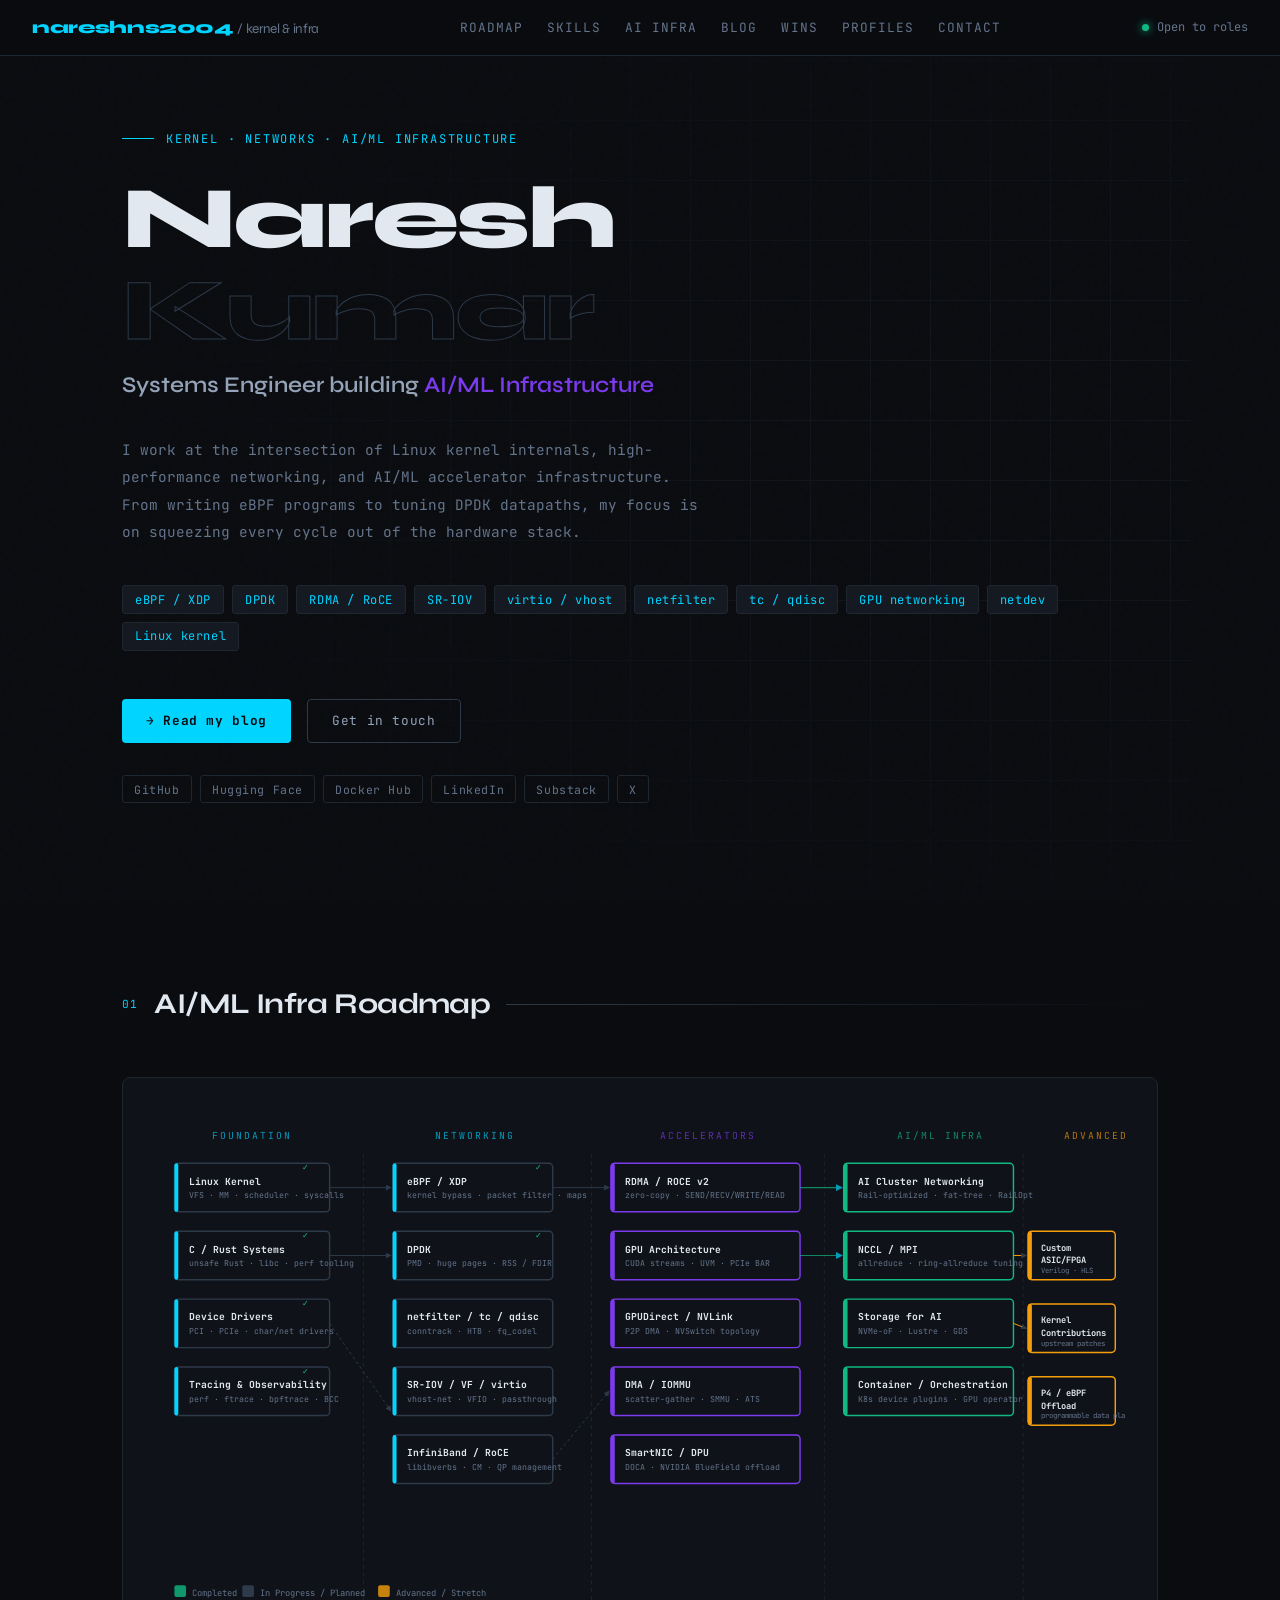
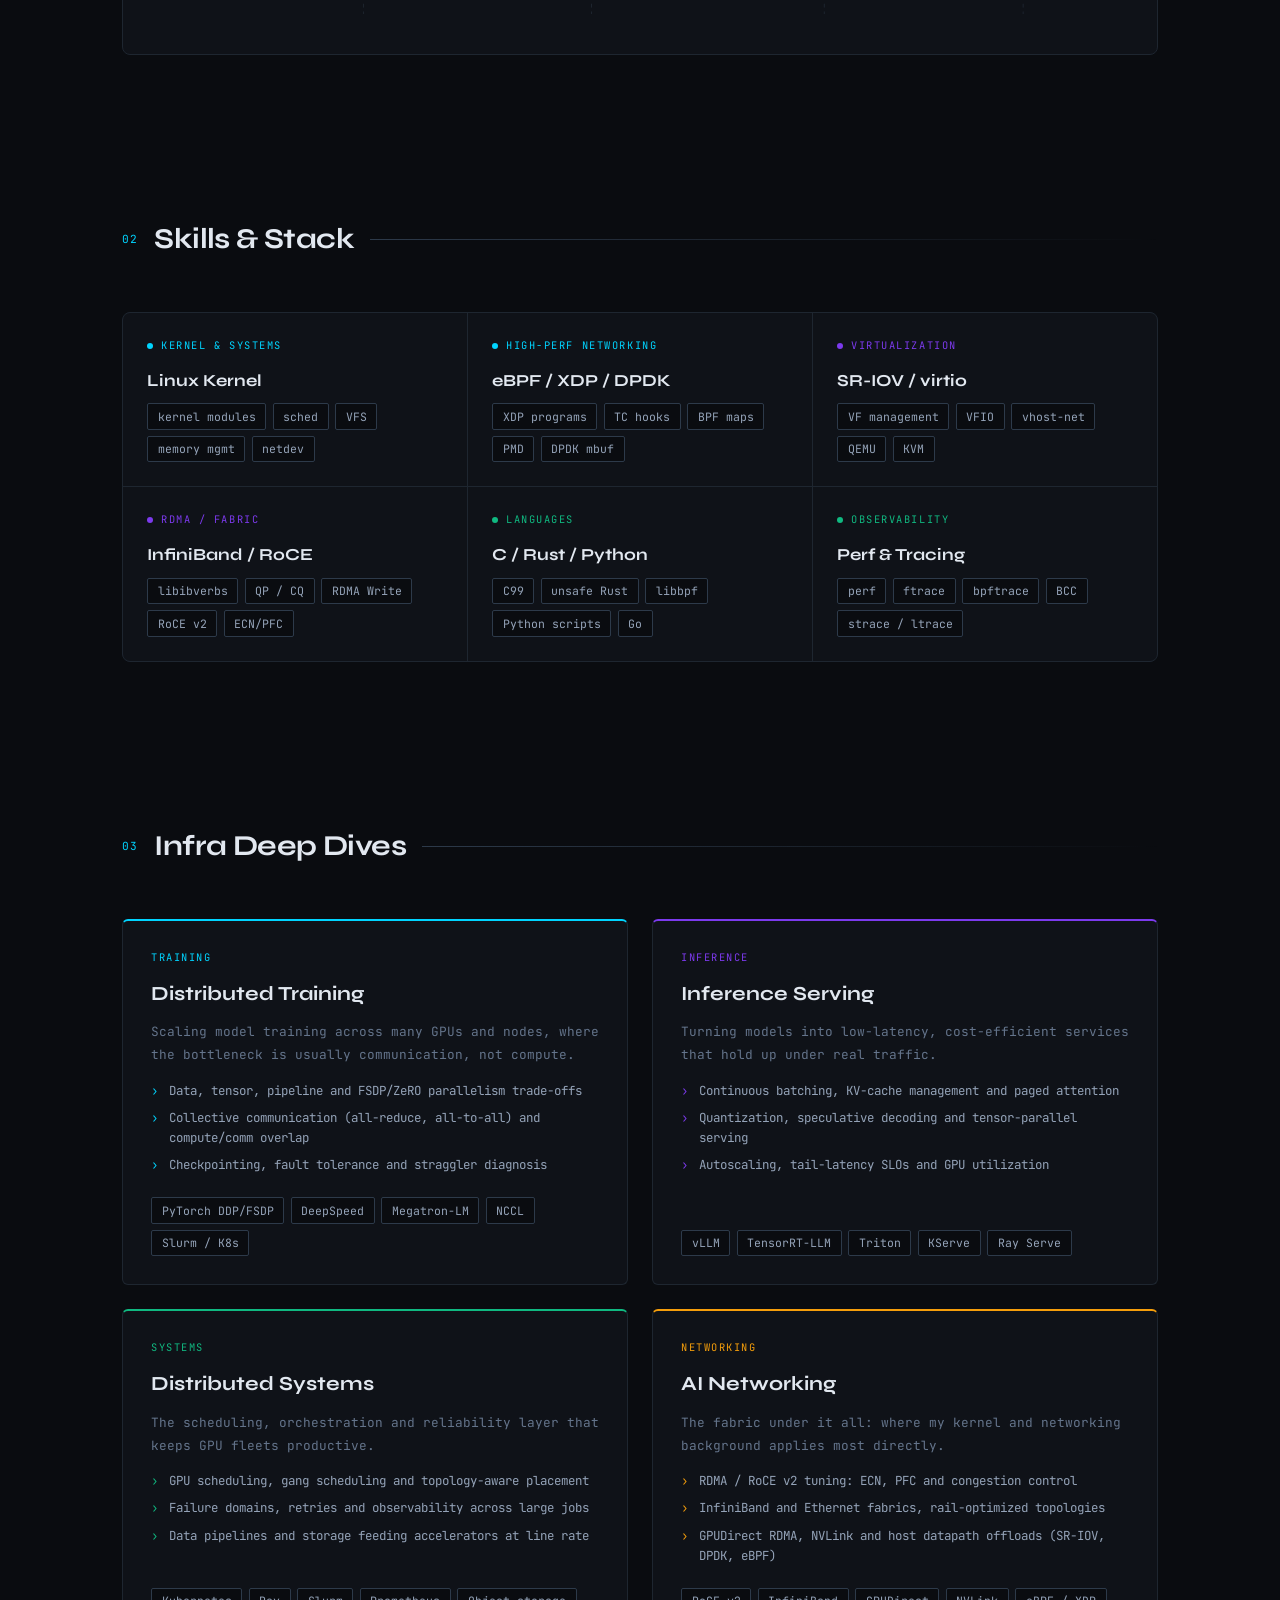
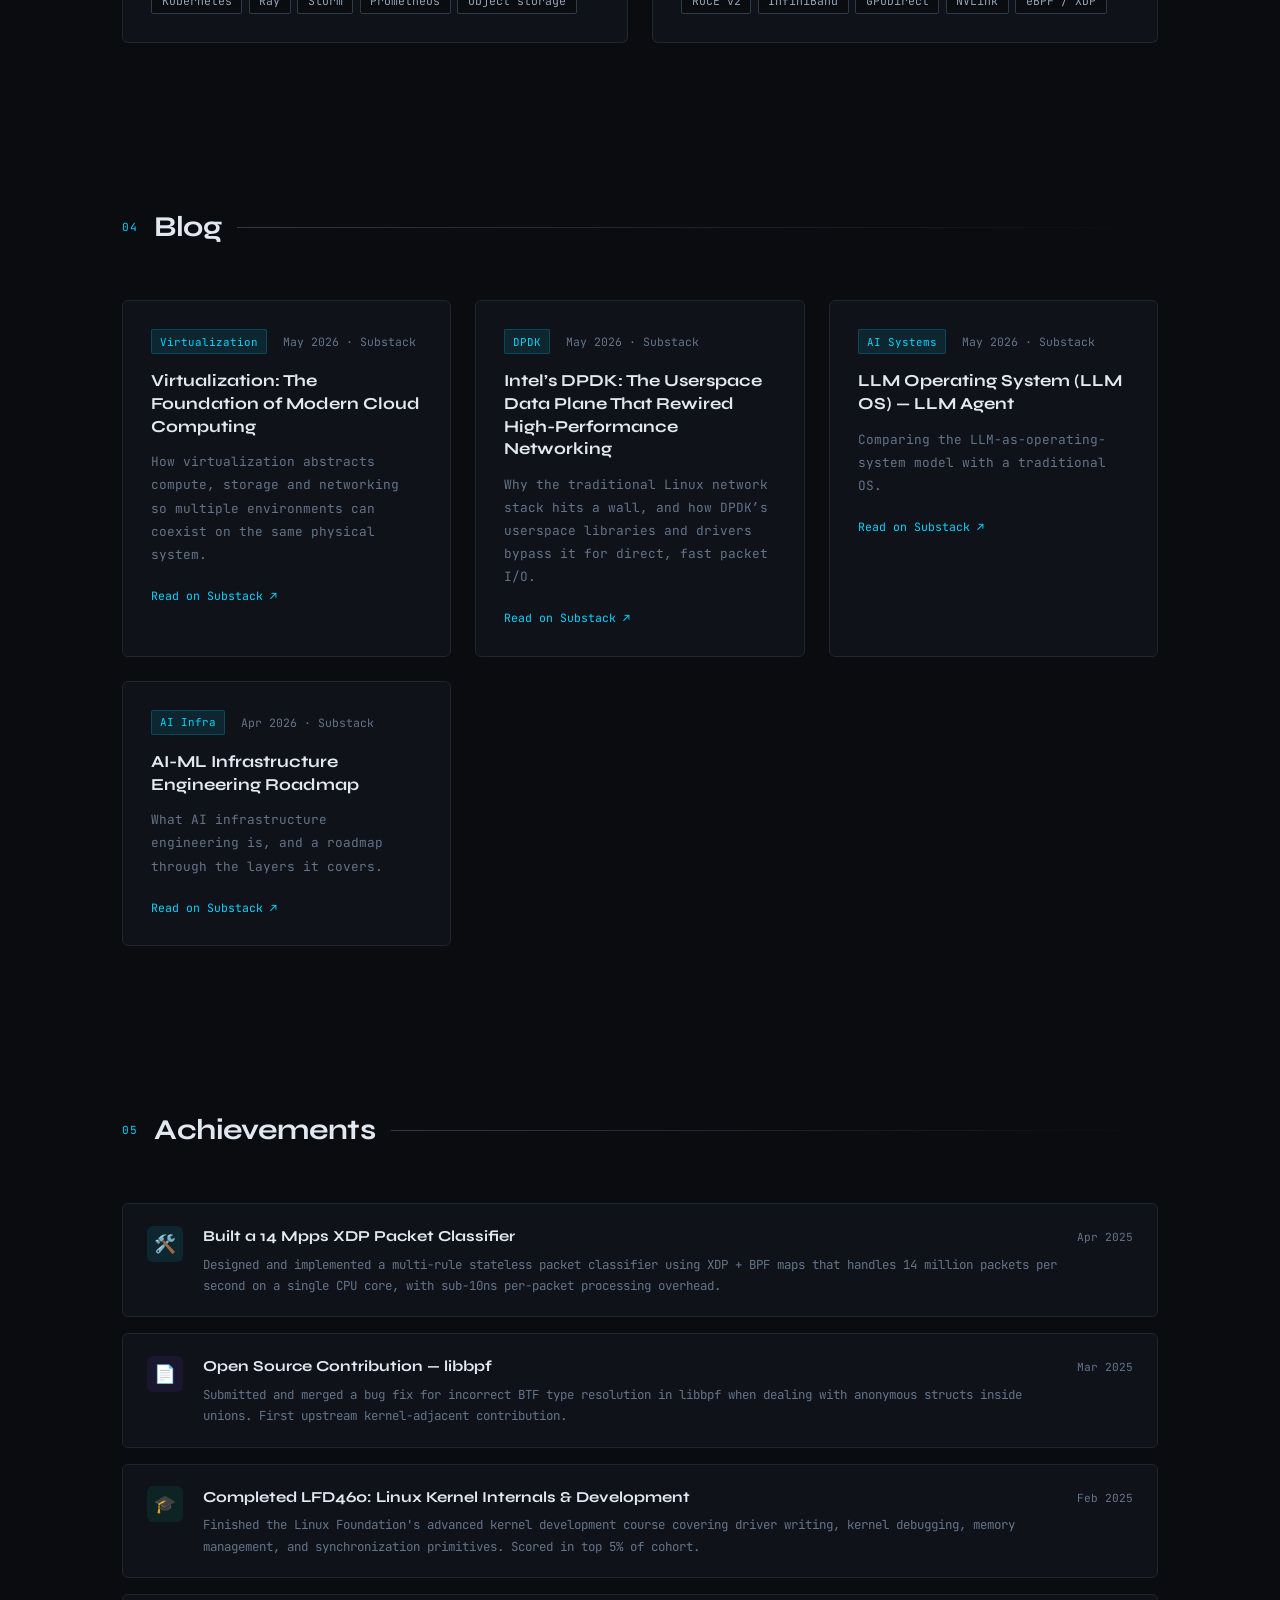
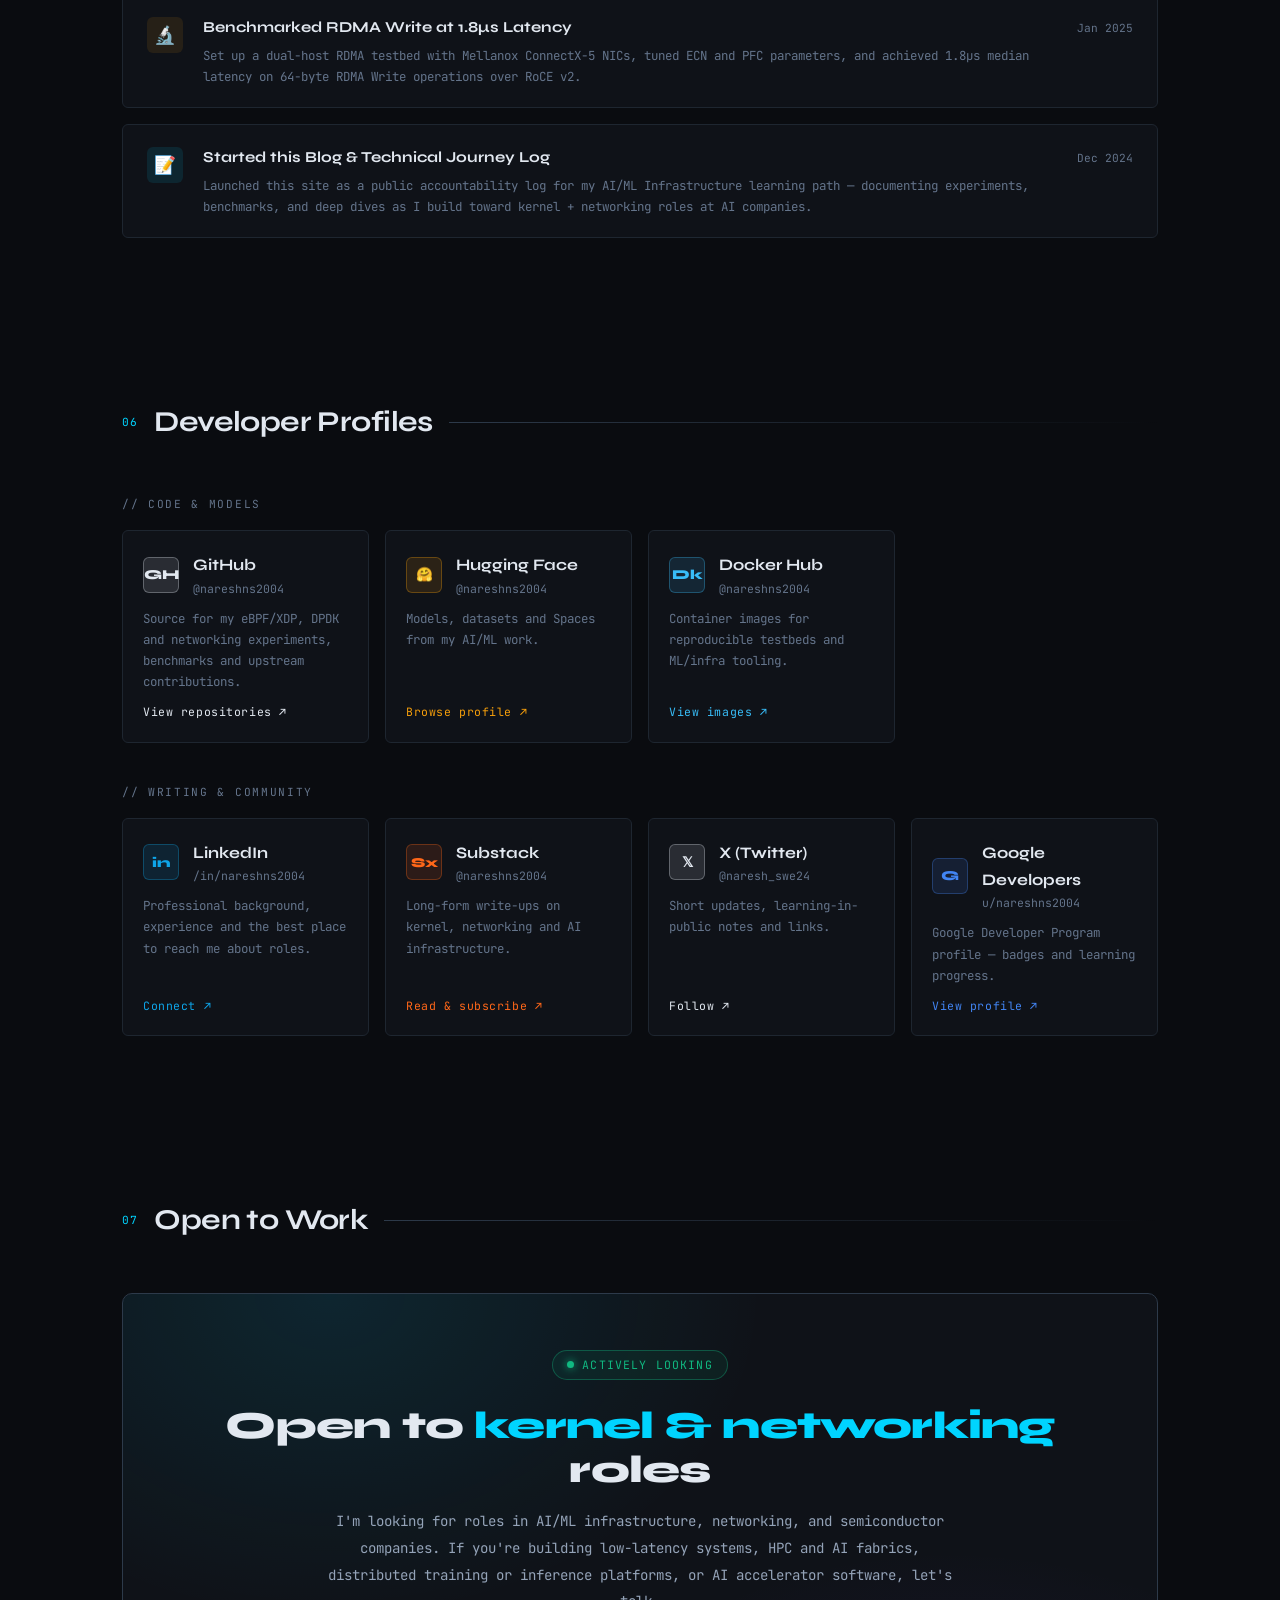
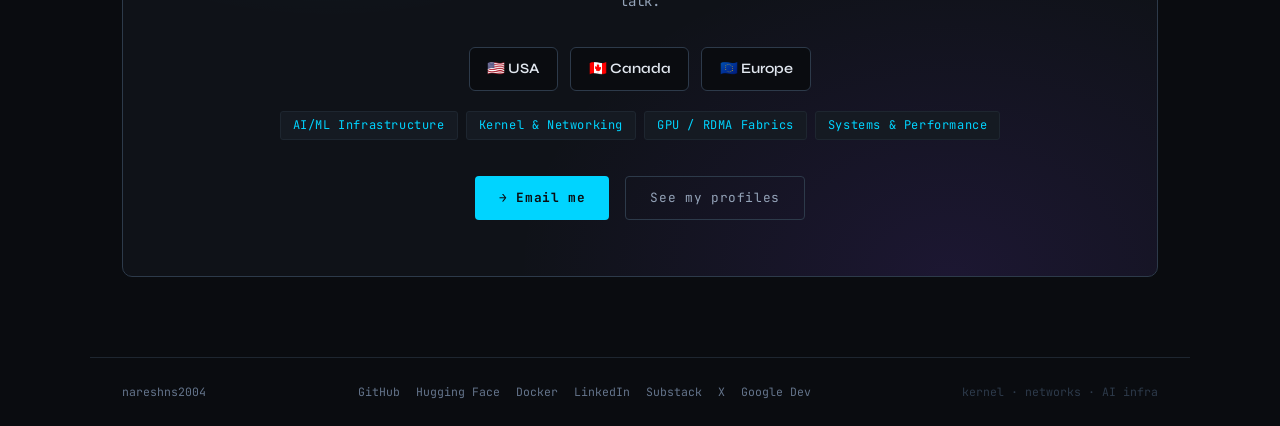
==== index.html @ ad6de615 "Stop the bleeding: remove dead links and self-rated proficiency - Blog: the five posts didn't exist " ====
<!DOCTYPE html>
<html lang="en">
<head>
<meta charset="UTF-8">
<meta name="viewport" content="width=device-width, initial-scale=1.0">
<title>Naresh Kumar — AI/ML Infra Engineer</title>
<meta name="description" content="Naresh Kumar — systems engineer building AI/ML infrastructure: Linux kernel, eBPF/XDP, DPDK, RDMA/RoCE and GPU networking. Open to roles.">
<meta name="author" content="Naresh Kumar">
<meta property="og:type" content="website">
<meta property="og:title" content="Naresh Kumar — AI/ML Infra Engineer">
<meta property="og:description" content="Kernel, high-performance networking and AI/ML infrastructure. Projects, benchmarks, writing and developer profiles.">
<meta name="twitter:card" content="summary">
<meta name="twitter:site" content="@naresh_swe24">
<meta name="theme-color" content="#0a0c10">
<script type="application/ld+json">
{
  "@context": "https://schema.org",
  "@type": "Person",
  "name": "Naresh Kumar",
  "alternateName": "nareshns2004",
  "jobTitle": "AI/ML Infrastructure Engineer",
  "knowsAbout": ["Linux kernel", "eBPF", "XDP", "DPDK", "RDMA", "RoCE", "GPU networking", "AI/ML infrastructure"],
  "sameAs": [
    "https://github.com/nareshns2004",
    "https://www.linkedin.com/in/nareshns2004/",
    "https://huggingface.co/nareshns2004",
    "https://hub.docker.com/u/nareshns2004",
    "https://substack.com/@nareshns2004",
    "https://x.com/naresh_swe24",
    "https://me.developers.google.com/u/nareshns2004"
  ]
}
</script>
<link rel="icon" href="favicon.ico" type="image/x-icon">
<link href="https://fonts.googleapis.com/css2?family=JetBrains+Mono:wght@300;400;500;700&family=Syne:wght@400;600;700;800&display=swap" rel="stylesheet">
<style>
  :root {
    --bg: #0a0c10;
    --bg2: #0f1218;
    --bg3: #151a22;
    --border: #1e2630;
    --border-bright: #2d3a4a;
    --accent: #00d4ff;
    --accent2: #7c3aed;
    --accent3: #10b981;
    --text: #e2e8f0;
    --text-dim: #64748b;
    --text-mid: #94a3b8;
    --warn: #f59e0b;
    --red: #ef4444;
    --font-mono: 'JetBrains Mono', monospace;
    --font-display: 'Syne', sans-serif;
  }

  * { margin: 0; padding: 0; box-sizing: border-box; }

  html { scroll-behavior: smooth; }

  body {
    background: var(--bg);
    color: var(--text);
    font-family: var(--font-mono);
    font-size: 14px;
    line-height: 1.7;
    overflow-x: hidden;
  }

  /* ─── NOISE OVERLAY ─── */
  body::before {
    content: '';
    position: fixed; inset: 0;
    background-image: url("data:image/svg+xml,%3Csvg viewBox='0 0 200 200' xmlns='http://www.w3.org/2000/svg'%3E%3Cfilter id='n'%3E%3CfeTurbulence type='fractalNoise' baseFrequency='0.9' numOctaves='4' stitchTiles='stitch'/%3E%3C/filter%3E%3Crect width='100%25' height='100%25' filter='url(%23n)' opacity='0.04'/%3E%3C/svg%3E");
    pointer-events: none; z-index: 0; opacity: 0.4;
  }

  /* ─── SCROLLBAR ─── */
  ::-webkit-scrollbar { width: 4px; }
  ::-webkit-scrollbar-track { background: var(--bg); }
  ::-webkit-scrollbar-thumb { background: var(--border-bright); border-radius: 2px; }

  /* ─── NAV ─── */
  nav {
    position: fixed; top: 0; left: 0; right: 0;
    background: rgba(10,12,16,0.85);
    backdrop-filter: blur(12px);
    border-bottom: 1px solid var(--border);
    z-index: 100;
    padding: 0 2rem;
    display: flex; align-items: center; justify-content: space-between;
    height: 56px;
  }

  .nav-brand {
    font-family: var(--font-display);
    font-weight: 800;
    font-size: 1.1rem;
    color: var(--accent);
    letter-spacing: -0.02em;
  }
  .nav-brand span { color: var(--text-dim); font-weight: 400; font-size: 0.85rem; }

  .nav-links { display: flex; gap: 1.5rem; list-style: none; }
  .nav-links a {
    color: var(--text-dim);
    text-decoration: none;
    font-size: 0.8rem;
    letter-spacing: 0.08em;
    text-transform: uppercase;
    transition: color 0.2s;
  }
  .nav-links a:hover { color: var(--accent); }

  .nav-status {
    display: flex; align-items: center; gap: 0.5rem;
    font-size: 0.75rem; color: var(--text-dim);
  }
  .status-dot {
    width: 7px; height: 7px; border-radius: 50%;
    background: var(--accent3);
    box-shadow: 0 0 8px var(--accent3);
    animation: pulse 2s infinite;
  }
  @keyframes pulse {
    0%,100% { opacity: 1; } 50% { opacity: 0.4; }
  }

  /* ─── HERO ─── */
  .hero {
    min-height: 100vh;
    display: flex; flex-direction: column; justify-content: center;
    padding: 5rem 2rem 3rem;
    max-width: 1100px; margin: 0 auto;
    position: relative;
  }

  .hero-eyebrow {
    font-size: 0.75rem;
    color: var(--accent);
    letter-spacing: 0.15em;
    text-transform: uppercase;
    margin-bottom: 1.5rem;
    display: flex; align-items: center; gap: 0.75rem;
  }
  .hero-eyebrow::before {
    content: '';
    display: inline-block;
    width: 32px; height: 1px;
    background: var(--accent);
  }

  .hero-name {
    font-family: var(--font-display);
    font-size: clamp(2.8rem, 7vw, 5.5rem);
    font-weight: 800;
    line-height: 1.05;
    letter-spacing: -0.03em;
    margin-bottom: 0.5rem;
  }
  .hero-name .line2 {
    color: transparent;
    -webkit-text-stroke: 1px var(--border-bright);
    transition: -webkit-text-stroke-color 0.3s;
  }
  .hero-name .line2:hover { -webkit-text-stroke-color: var(--accent); }

  .hero-role {
    font-family: var(--font-display);
    font-size: clamp(1rem, 2.5vw, 1.4rem);
    color: var(--text-mid);
    font-weight: 600;
    margin-bottom: 2rem;
  }
  .hero-role .highlight { color: var(--accent2); }

  .hero-bio {
    max-width: 580px;
    color: var(--text-dim);
    font-size: 0.9rem;
    line-height: 1.9;
    margin-bottom: 2.5rem;
  }

  .hero-tags {
    display: flex; flex-wrap: wrap; gap: 0.5rem;
    margin-bottom: 3rem;
  }
  .tag {
    background: var(--bg3);
    border: 1px solid var(--border);
    color: var(--accent);
    padding: 0.2rem 0.75rem;
    border-radius: 3px;
    font-size: 0.75rem;
    letter-spacing: 0.05em;
    transition: border-color 0.2s, background 0.2s;
  }
  .tag:hover { border-color: var(--accent); background: rgba(0,212,255,0.07); }

  .hero-cta {
    display: flex; gap: 1rem; flex-wrap: wrap;
  }
  .btn {
    display: inline-flex; align-items: center; gap: 0.5rem;
    padding: 0.65rem 1.5rem;
    border-radius: 4px;
    text-decoration: none;
    font-family: var(--font-mono);
    font-size: 0.8rem;
    letter-spacing: 0.05em;
    transition: all 0.2s;
    cursor: pointer; border: none;
  }
  .btn-primary {
    background: var(--accent);
    color: var(--bg);
    font-weight: 700;
  }
  .btn-primary:hover { background: #33ddff; transform: translateY(-1px); box-shadow: 0 8px 24px rgba(0,212,255,0.25); }
  .btn-outline {
    background: transparent;
    color: var(--text-mid);
    border: 1px solid var(--border-bright);
  }
  .btn-outline:hover { border-color: var(--text-mid); color: var(--text); }

  .hero-grid-bg {
    position: absolute; inset: 0; z-index: -1;
    background-image:
      linear-gradient(var(--border) 1px, transparent 1px),
      linear-gradient(90deg, var(--border) 1px, transparent 1px);
    background-size: 60px 60px;
    mask-image: radial-gradient(ellipse 80% 60% at 80% 50%, black 30%, transparent 100%);
    opacity: 0.35;
  }

  /* ─── SECTION ─── */
  section {
    max-width: 1100px; margin: 0 auto;
    padding: 5rem 2rem;
    position: relative;
  }

  .section-header {
    display: flex; align-items: center; gap: 1rem;
    margin-bottom: 3rem;
  }
  .section-num {
    font-size: 0.7rem;
    color: var(--accent);
    letter-spacing: 0.1em;
  }
  .section-title {
    font-family: var(--font-display);
    font-size: 1.8rem;
    font-weight: 700;
    letter-spacing: -0.02em;
  }
  .section-line {
    flex: 1;
    height: 1px;
    background: linear-gradient(90deg, var(--border-bright), transparent);
  }

  /* ─── ROADMAP ─── */
  .roadmap-svg-wrap {
    background: var(--bg2);
    border: 1px solid var(--border);
    border-radius: 8px;
    overflow: hidden;
    padding: 2rem;
  }

  .roadmap-svg-wrap svg text { font-family: var(--font-mono); }

  /* ─── SKILLS GRID ─── */
  .skills-grid {
    display: grid;
    grid-template-columns: repeat(auto-fill, minmax(280px, 1fr));
    gap: 1px;
    background: var(--border);
    border: 1px solid var(--border);
    border-radius: 8px;
    overflow: hidden;
  }

  .skill-card {
    background: var(--bg2);
    padding: 1.5rem;
    transition: background 0.2s;
  }
  .skill-card:hover { background: var(--bg3); }

  .skill-cat {
    font-size: 0.65rem;
    color: var(--accent);
    letter-spacing: 0.15em;
    text-transform: uppercase;
    margin-bottom: 0.75rem;
    display: flex; align-items: center; gap: 0.5rem;
  }
  .skill-cat::before {
    content: '';
    display: inline-block;
    width: 6px; height: 6px;
    border-radius: 50%;
    background: currentColor;
  }

  .skill-name {
    font-family: var(--font-display);
    font-size: 1.05rem;
    font-weight: 700;
    margin-bottom: 0.5rem;
    color: var(--text);
  }

  .skill-items {
    display: flex; flex-wrap: wrap; gap: 0.4rem;
  }
  .skill-pill {
    background: var(--bg);
    border: 1px solid var(--border-bright);
    color: var(--text-mid);
    padding: 0.15rem 0.6rem;
    border-radius: 2px;
    font-size: 0.72rem;
  }

  /* ─── BLOG ─── */
  .blog-grid {
    display: grid;
    grid-template-columns: repeat(auto-fill, minmax(320px, 1fr));
    gap: 1.5rem;
  }

  .blog-card {
    background: var(--bg2);
    border: 1px solid var(--border);
    border-radius: 6px;
    padding: 1.75rem;
    transition: border-color 0.2s, transform 0.2s;
    position: relative;
    overflow: hidden;
    display: block;
    text-decoration: none;
    color: inherit;
  }
  .blog-card::before {
    content: '';
    position: absolute; top: 0; left: 0; right: 0;
    height: 2px;
    background: linear-gradient(90deg, var(--accent), var(--accent2));
    opacity: 0; transition: opacity 0.2s;
  }
  .blog-card:hover { border-color: var(--border-bright); transform: translateY(-2px); }
  .blog-card:hover::before { opacity: 1; }

  .blog-meta {
    display: flex; align-items: center; gap: 1rem;
    margin-bottom: 1rem;
    font-size: 0.72rem; color: var(--text-dim);
  }
  .blog-tag-badge {
    background: rgba(0,212,255,0.1);
    color: var(--accent);
    border: 1px solid rgba(0,212,255,0.2);
    padding: 0.15rem 0.5rem;
    border-radius: 2px;
    font-size: 0.68rem;
  }

  .blog-title {
    font-family: var(--font-display);
    font-size: 1.05rem;
    font-weight: 700;
    line-height: 1.35;
    margin-bottom: 0.75rem;
    color: var(--text);
  }
  .blog-excerpt {
    color: var(--text-dim);
    font-size: 0.8rem;
    line-height: 1.8;
    margin-bottom: 1.25rem;
  }
  .blog-read {
    font-size: 0.72rem;
    color: var(--accent);
    display: flex; align-items: center; gap: 0.4rem;
    text-decoration: none;
  }

  /* ─── ACHIEVEMENTS ─── */
  .achieve-list { display: flex; flex-direction: column; gap: 1rem; }

  .achieve-item {
    background: var(--bg2);
    border: 1px solid var(--border);
    border-radius: 6px;
    padding: 1.25rem 1.5rem;
    display: flex; align-items: flex-start; gap: 1.25rem;
    transition: border-color 0.2s;
  }
  .achieve-item:hover { border-color: var(--border-bright); }

  .achieve-icon {
    width: 36px; height: 36px;
    border-radius: 6px;
    display: flex; align-items: center; justify-content: center;
    font-size: 1.1rem;
    flex-shrink: 0;
    margin-top: 0.1rem;
  }

  .achieve-body { flex: 1; }
  .achieve-title {
    font-family: var(--font-display);
    font-size: 0.95rem; font-weight: 700;
    margin-bottom: 0.25rem;
  }
  .achieve-desc {
    font-size: 0.78rem;
    color: var(--text-dim);
    line-height: 1.7;
  }
  .achieve-date {
    font-size: 0.7rem; color: var(--text-dim);
    white-space: nowrap; padding-top: 0.25rem;
  }

  /* ─── PLATFORMS ─── */
  .platform-group-label {
    font-size: 0.7rem; color: var(--text-dim);
    letter-spacing: 0.15em; text-transform: uppercase;
    margin: 0 0 1rem;
  }
  .platform-group-label:not(:first-of-type) { margin-top: 2.5rem; }
  .platform-grid {
    display: grid;
    grid-template-columns: repeat(auto-fill, minmax(240px, 1fr));
    gap: 1rem;
  }
  .platform-card {
    display: flex; flex-direction: column; gap: 0.6rem;
    background: var(--bg2);
    border: 1px solid var(--border);
    border-radius: 6px;
    padding: 1.25rem;
    text-decoration: none; color: var(--text);
    transition: border-color 0.2s, background 0.2s, transform 0.2s;
  }
  .platform-card:hover { border-color: var(--pc, var(--accent)); background: var(--bg3); transform: translateY(-2px); }
  .platform-top { display: flex; align-items: center; gap: 0.85rem; }
  .platform-badge {
    width: 36px; height: 36px; border-radius: 6px; flex-shrink: 0;
    display: flex; align-items: center; justify-content: center;
    font-family: var(--font-display); font-weight: 800; font-size: 0.85rem;
    color: var(--pc, var(--accent));
    background: color-mix(in srgb, var(--pc, var(--accent)) 12%, transparent);
    border: 1px solid color-mix(in srgb, var(--pc, var(--accent)) 30%, transparent);
  }
  .platform-name { font-family: var(--font-display); font-weight: 700; font-size: 1rem; }
  .platform-handle { font-size: 0.72rem; color: var(--text-dim); }
  .platform-desc { font-size: 0.78rem; color: var(--text-dim); line-height: 1.7; flex: 1; }
  .platform-cta { font-size: 0.72rem; color: var(--pc, var(--accent)); letter-spacing: 0.05em; }

  .hero-social { display: flex; flex-wrap: wrap; gap: 0.5rem; margin-top: 2rem; }
  .hero-social a {
    font-size: 0.72rem; letter-spacing: 0.05em;
    color: var(--text-dim); text-decoration: none;
    border: 1px solid var(--border); border-radius: 3px;
    padding: 0.2rem 0.7rem;
    transition: color 0.2s, border-color 0.2s;
  }
  .hero-social a:hover { color: var(--accent); border-color: var(--accent); }

  .footer-links { display: flex; flex-wrap: wrap; gap: 1rem; justify-content: center; }
  .footer-links a { color: var(--text-dim); text-decoration: none; transition: color 0.2s; }
  .footer-links a:hover { color: var(--accent); }

  /* ─── AI INFRA ─── */
  .infra-grid {
    display: grid;
    grid-template-columns: repeat(2, 1fr);
    gap: 1.5rem;
  }
  @media (max-width: 800px) { .infra-grid { grid-template-columns: 1fr; } }
  .infra-card {
    background: var(--bg2);
    border: 1px solid var(--border);
    border-top: 2px solid var(--ic, var(--accent));
    border-radius: 6px;
    padding: 1.75rem;
    display: flex; flex-direction: column; gap: 0.9rem;
    transition: border-color 0.2s, transform 0.2s;
  }
  .infra-card:hover { border-color: var(--ic, var(--accent)); transform: translateY(-2px); }
  .infra-kicker {
    font-size: 0.65rem; letter-spacing: 0.15em; text-transform: uppercase;
    color: var(--ic, var(--accent));
  }
  .infra-title { font-family: var(--font-display); font-size: 1.25rem; font-weight: 700; line-height: 1.25; }
  .infra-desc { font-size: 0.8rem; color: var(--text-dim); line-height: 1.8; }
  .infra-points { list-style: none; display: flex; flex-direction: column; gap: 0.45rem; }
  .infra-points li {
    font-size: 0.78rem; color: var(--text-mid); line-height: 1.6;
    padding-left: 1.1rem; position: relative;
  }
  .infra-points li::before {
    content: '›'; position: absolute; left: 0; color: var(--ic, var(--accent));
  }
  .infra-card .skill-items { margin-top: auto; padding-top: 0.5rem; }

  /* ─── CONTACT ─── */
  .open-panel {
    position: relative; overflow: hidden;
    background: var(--bg2);
    border: 1px solid var(--border-bright);
    border-radius: 10px;
    padding: 3.5rem 2rem;
    text-align: center;
  }
  .open-panel::before {
    content: ''; position: absolute; inset: 0; z-index: 0;
    background:
      radial-gradient(ellipse 60% 80% at 20% 0%, rgba(0,212,255,0.10), transparent 70%),
      radial-gradient(ellipse 60% 80% at 80% 100%, rgba(124,58,237,0.12), transparent 70%);
  }
  .open-panel > * { position: relative; z-index: 1; }
  .open-badge {
    display: inline-flex; align-items: center; gap: 0.5rem;
    font-size: 0.72rem; letter-spacing: 0.1em; text-transform: uppercase;
    color: var(--accent3);
    border: 1px solid rgba(16,185,129,0.35); background: rgba(16,185,129,0.08);
    padding: 0.25rem 0.9rem; border-radius: 999px; margin-bottom: 1.5rem;
  }
  .open-title {
    font-family: var(--font-display);
    font-size: clamp(1.6rem, 4vw, 2.4rem); font-weight: 800;
    letter-spacing: -0.02em; line-height: 1.15;
    margin-bottom: 1rem;
  }
  .open-title .highlight { color: var(--accent); }
  .open-desc {
    max-width: 640px; margin: 0 auto 2rem;
    color: var(--text-mid); font-size: 0.88rem; line-height: 1.9;
  }
  .open-regions { display: flex; flex-wrap: wrap; justify-content: center; gap: 0.75rem; margin-bottom: 1.25rem; }
  .region {
    display: flex; align-items: center; gap: 0.5rem;
    background: var(--bg); border: 1px solid var(--border-bright);
    border-radius: 6px; padding: 0.55rem 1.1rem;
    font-family: var(--font-display); font-weight: 600; font-size: 0.9rem;
  }
  .open-roles { display: flex; flex-wrap: wrap; justify-content: center; gap: 0.5rem; margin-bottom: 2.25rem; }
  .open-cta { display: flex; flex-wrap: wrap; justify-content: center; gap: 1rem; }

  /* ─── FOOTER ─── */
  footer {
    border-top: 1px solid var(--border);
    padding: 1.5rem 2rem;
    max-width: 1100px; margin: 0 auto;
    display: flex; justify-content: space-between; align-items: center;
    font-size: 0.72rem; color: var(--text-dim);
  }

  /* ─── FOCUS ─── */
  a:focus-visible, button:focus-visible {
    outline: 2px solid var(--accent);
    outline-offset: 3px;
  }

  /* ─── ANIMATIONS ─── */
  .fade-in {
    opacity: 0; transform: translateY(20px);
    transition: opacity 0.6s ease, transform 0.6s ease;
  }
  .fade-in.visible { opacity: 1; transform: translateY(0); }

  @media (prefers-reduced-motion: reduce) {
    html { scroll-behavior: auto; }
    *, *::before, *::after { animation: none !important; transition: none !important; }
    .fade-in { opacity: 1; transform: none; }
  }

  @media (max-width: 768px) {
    .nav-links { display: none; }
    .hero-name { font-size: 2.5rem; }
    .skills-grid { grid-template-columns: 1fr; }
    footer { flex-direction: column; gap: 0.5rem; }
  }
</style>
</head>
<body>

<!-- NAV -->
<nav>
  <div class="nav-brand">nareshns2004 <span>/ kernel & infra</span></div>
  <ul class="nav-links">
    <li><a href="#roadmap">Roadmap</a></li>
    <li><a href="#skills">Skills</a></li>
    <li><a href="#ai-infra">AI Infra</a></li>
    <li><a href="#blog">Blog</a></li>
    <li><a href="#achievements">Wins</a></li>
    <li><a href="#platforms">Profiles</a></li>
    <li><a href="#contact">Contact</a></li>
  </ul>
  <div class="nav-status">
    <span class="status-dot"></span>
    <span>Open to roles</span>
  </div>
</nav>

<!-- HERO -->
<div class="hero">
  <div class="hero-grid-bg"></div>
  <div class="hero-eyebrow">Kernel · Networks · AI/ML Infrastructure</div>
  <h1 class="hero-name">
    Naresh<br>
    <span class="line2">Kumar</span>
  </h1>
  <p class="hero-role">
    Systems Engineer building <span class="highlight">AI/ML Infrastructure</span>
  </p>
  <p class="hero-bio">
    I work at the intersection of Linux kernel internals, high-performance networking, and AI/ML accelerator infrastructure.
    From writing eBPF programs to tuning DPDK datapaths, my focus is on squeezing every cycle out of the hardware stack.
  </p>
  <div class="hero-tags">
    <span class="tag">eBPF / XDP</span>
    <span class="tag">DPDK</span>
    <span class="tag">RDMA / RoCE</span>
    <span class="tag">SR-IOV</span>
    <span class="tag">virtio / vhost</span>
    <span class="tag">netfilter</span>
    <span class="tag">tc / qdisc</span>
    <span class="tag">GPU networking</span>
    <span class="tag">netdev</span>
    <span class="tag">Linux kernel</span>
  </div>
  <div class="hero-cta">
    <a href="#blog" class="btn btn-primary">→ Read my blog</a>
    <a href="#contact" class="btn btn-outline">Get in touch</a>
  </div>
  <div class="hero-social" aria-label="Profiles">
    <a href="https://github.com/nareshns2004" target="_blank" rel="noopener">GitHub</a>
    <a href="https://huggingface.co/nareshns2004" target="_blank" rel="noopener">Hugging Face</a>
    <a href="https://hub.docker.com/u/nareshns2004" target="_blank" rel="noopener">Docker Hub</a>
    <a href="https://www.linkedin.com/in/nareshns2004/" target="_blank" rel="noopener">LinkedIn</a>
    <a href="https://substack.com/@nareshns2004" target="_blank" rel="noopener">Substack</a>
    <a href="https://x.com/naresh_swe24" target="_blank" rel="noopener">X</a>
  </div>
</div>

<!-- ROADMAP -->
<section id="roadmap">
  <div class="section-header">
    <span class="section-num">01</span>
    <h2 class="section-title">AI/ML Infra Roadmap</h2>
    <div class="section-line"></div>
  </div>

  <div class="roadmap-svg-wrap fade-in">
    <svg viewBox="0 0 1000 520" xmlns="http://www.w3.org/2000/svg" width="100%" style="max-width:100%">
      <defs>
        <marker id="arr" markerWidth="6" markerHeight="6" refX="5" refY="3" orient="auto">
          <path d="M0,0 L0,6 L6,3 z" fill="#2d3a4a"/>
        </marker>
        <marker id="arr-active" markerWidth="6" markerHeight="6" refX="5" refY="3" orient="auto">
          <path d="M0,0 L0,6 L6,3 z" fill="#00d4ff"/>
        </marker>
        <linearGradient id="gAcc" x1="0%" y1="0%" x2="100%" y2="0%">
          <stop offset="0%" stop-color="#00d4ff" stop-opacity="0.6"/>
          <stop offset="100%" stop-color="#7c3aed" stop-opacity="0.6"/>
        </linearGradient>
      </defs>

      <!-- column labels -->
      <text x="100" y="30" fill="#00d4ff" font-size="10" text-anchor="middle" letter-spacing="2" opacity="0.7">FOUNDATION</text>
      <text x="330" y="30" fill="#00d4ff" font-size="10" text-anchor="middle" letter-spacing="2" opacity="0.7">NETWORKING</text>
      <text x="570" y="30" fill="#7c3aed" font-size="10" text-anchor="middle" letter-spacing="2" opacity="0.7">ACCELERATORS</text>
      <text x="810" y="30" fill="#10b981" font-size="10" text-anchor="middle" letter-spacing="2" opacity="0.7">AI/ML INFRA</text>
      <text x="970" y="30" fill="#f59e0b" font-size="10" text-anchor="middle" letter-spacing="2" opacity="0.7">ADVANCED</text>

      <!-- vertical column lines -->
      <line x1="215" y1="45" x2="215" y2="620" stroke="#1e2630" stroke-width="1" stroke-dasharray="4,4"/>
      <line x1="450" y1="45" x2="450" y2="620" stroke="#1e2630" stroke-width="1" stroke-dasharray="4,4"/>
      <line x1="690" y1="45" x2="690" y2="620" stroke="#1e2630" stroke-width="1" stroke-dasharray="4,4"/>
      <line x1="895" y1="45" x2="895" y2="620" stroke="#1e2630" stroke-width="1" stroke-dasharray="4,4"/>

      <!-- ── FOUNDATION NODES ── -->
      <!-- Linux Kernel Internals -->
      <rect x="20" y="55" width="160" height="50" rx="4" fill="#0f1218" stroke="#2d3a4a" stroke-width="1.5"/>
      <rect x="20" y="55" width="4" height="50" rx="2" fill="#00d4ff"/>
      <text x="35" y="77" fill="#e2e8f0" font-size="10" font-weight="700">Linux Kernel</text>
      <text x="35" y="91" fill="#64748b" font-size="8.5">VFS · MM · scheduler · syscalls</text>
      <text x="152" y="62" fill="#10b981" font-size="8">✓</text>

      <!-- C / Rust Systems -->
      <rect x="20" y="125" width="160" height="50" rx="4" fill="#0f1218" stroke="#2d3a4a" stroke-width="1.5"/>
      <rect x="20" y="125" width="4" height="50" rx="2" fill="#00d4ff"/>
      <text x="35" y="147" fill="#e2e8f0" font-size="10" font-weight="700">C / Rust Systems</text>
      <text x="35" y="161" fill="#64748b" font-size="8.5">unsafe Rust · libc · perf tooling</text>
      <text x="152" y="132" fill="#10b981" font-size="8">✓</text>

      <!-- Device Drivers -->
      <rect x="20" y="195" width="160" height="50" rx="4" fill="#0f1218" stroke="#2d3a4a" stroke-width="1.5"/>
      <rect x="20" y="195" width="4" height="50" rx="2" fill="#00d4ff"/>
      <text x="35" y="217" fill="#e2e8f0" font-size="10" font-weight="700">Device Drivers</text>
      <text x="35" y="231" fill="#64748b" font-size="8.5">PCI · PCIe · char/net drivers</text>
      <text x="152" y="202" fill="#10b981" font-size="8">✓</text>

      <!-- Tracing & Observability -->
      <rect x="20" y="265" width="160" height="50" rx="4" fill="#0f1218" stroke="#2d3a4a" stroke-width="1.5"/>
      <rect x="20" y="265" width="4" height="50" rx="2" fill="#00d4ff"/>
      <text x="35" y="287" fill="#e2e8f0" font-size="10" font-weight="700">Tracing & Observability</text>
      <text x="35" y="301" fill="#64748b" font-size="8.5">perf · ftrace · bpftrace · BCC</text>
      <text x="152" y="272" fill="#10b981" font-size="8">✓</text>

      <!-- ── NETWORKING NODES ── -->
      <rect x="245" y="55" width="165" height="50" rx="4" fill="#0f1218" stroke="#2d3a4a" stroke-width="1.5"/>
      <rect x="245" y="55" width="4" height="50" rx="2" fill="#00d4ff"/>
      <text x="260" y="77" fill="#e2e8f0" font-size="10" font-weight="700">eBPF / XDP</text>
      <text x="260" y="91" fill="#64748b" font-size="8.5">kernel bypass · packet filter · maps</text>
      <text x="392" y="62" fill="#10b981" font-size="8">✓</text>

      <rect x="245" y="125" width="165" height="50" rx="4" fill="#0f1218" stroke="#2d3a4a" stroke-width="1.5"/>
      <rect x="245" y="125" width="4" height="50" rx="2" fill="#00d4ff"/>
      <text x="260" y="147" fill="#e2e8f0" font-size="10" font-weight="700">DPDK</text>
      <text x="260" y="161" fill="#64748b" font-size="8.5">PMD · huge pages · RSS / FDIR</text>
      <text x="392" y="132" fill="#10b981" font-size="8">✓</text>

      <rect x="245" y="195" width="165" height="50" rx="4" fill="#0f1218" stroke="#2d3a4a" stroke-width="1.5"/>
      <rect x="245" y="195" width="4" height="50" rx="2" fill="#00d4ff"/>
      <text x="260" y="217" fill="#e2e8f0" font-size="10" font-weight="700">netfilter / tc / qdisc</text>
      <text x="260" y="231" fill="#64748b" font-size="8.5">conntrack · HTB · fq_codel</text>

      <rect x="245" y="265" width="165" height="50" rx="4" fill="#0f1218" stroke="#2d3a4a" stroke-width="1.5"/>
      <rect x="245" y="265" width="4" height="50" rx="2" fill="#00d4ff"/>
      <text x="260" y="287" fill="#e2e8f0" font-size="10" font-weight="700">SR-IOV / VF / virtio</text>
      <text x="260" y="301" fill="#64748b" font-size="8.5">vhost-net · VFIO · passthrough</text>

      <rect x="245" y="335" width="165" height="50" rx="4" fill="#0f1218" stroke="#2d3a4a" stroke-width="1.5"/>
      <rect x="245" y="335" width="4" height="50" rx="2" fill="#00d4ff"/>
      <text x="260" y="357" fill="#e2e8f0" font-size="10" font-weight="700">InfiniBand / RoCE</text>
      <text x="260" y="371" fill="#64748b" font-size="8.5">libibverbs · CM · QP management</text>

      <!-- ── ACCELERATORS ── -->
      <rect x="470" y="55" width="195" height="50" rx="4" fill="#0f1218" stroke="#7c3aed" stroke-width="1.5"/>
      <rect x="470" y="55" width="4" height="50" rx="2" fill="#7c3aed"/>
      <text x="485" y="77" fill="#e2e8f0" font-size="10" font-weight="700">RDMA / ROCE v2</text>
      <text x="485" y="91" fill="#64748b" font-size="8.5">zero-copy · SEND/RECV/WRITE/READ</text>

      <rect x="470" y="125" width="195" height="50" rx="4" fill="#0f1218" stroke="#7c3aed" stroke-width="1.5"/>
      <rect x="470" y="125" width="4" height="50" rx="2" fill="#7c3aed"/>
      <text x="485" y="147" fill="#e2e8f0" font-size="10" font-weight="700">GPU Architecture</text>
      <text x="485" y="161" fill="#64748b" font-size="8.5">CUDA streams · UVM · PCIe BAR</text>

      <rect x="470" y="195" width="195" height="50" rx="4" fill="#0f1218" stroke="#7c3aed" stroke-width="1.5"/>
      <rect x="470" y="195" width="4" height="50" rx="2" fill="#7c3aed"/>
      <text x="485" y="217" fill="#e2e8f0" font-size="10" font-weight="700">GPUDirect / NVLink</text>
      <text x="485" y="231" fill="#64748b" font-size="8.5">P2P DMA · NVSwitch topology</text>

      <rect x="470" y="265" width="195" height="50" rx="4" fill="#0f1218" stroke="#7c3aed" stroke-width="1.5"/>
      <rect x="470" y="265" width="4" height="50" rx="2" fill="#7c3aed"/>
      <text x="485" y="287" fill="#e2e8f0" font-size="10" font-weight="700">DMA / IOMMU</text>
      <text x="485" y="301" fill="#64748b" font-size="8.5">scatter-gather · SMMU · ATS</text>

      <rect x="470" y="335" width="195" height="50" rx="4" fill="#0f1218" stroke="#7c3aed" stroke-width="1.5"/>
      <rect x="470" y="335" width="4" height="50" rx="2" fill="#7c3aed"/>
      <text x="485" y="357" fill="#e2e8f0" font-size="10" font-weight="700">SmartNIC / DPU</text>
      <text x="485" y="371" fill="#64748b" font-size="8.5">DOCA · NVIDIA BlueField offload</text>

      <!-- ── AI/ML INFRA ── -->
      <rect x="710" y="55" width="175" height="50" rx="4" fill="#0f1218" stroke="#10b981" stroke-width="1.5"/>
      <rect x="710" y="55" width="4" height="50" rx="2" fill="#10b981"/>
      <text x="725" y="77" fill="#e2e8f0" font-size="10" font-weight="700">AI Cluster Networking</text>
      <text x="725" y="91" fill="#64748b" font-size="8.5">Rail-optimized · fat-tree · RailOpt</text>

      <rect x="710" y="125" width="175" height="50" rx="4" fill="#0f1218" stroke="#10b981" stroke-width="1.5"/>
      <rect x="710" y="125" width="4" height="50" rx="2" fill="#10b981"/>
      <text x="725" y="147" fill="#e2e8f0" font-size="10" font-weight="700">NCCL / MPI</text>
      <text x="725" y="161" fill="#64748b" font-size="8.5">allreduce · ring-allreduce tuning</text>

      <rect x="710" y="195" width="175" height="50" rx="4" fill="#0f1218" stroke="#10b981" stroke-width="1.5"/>
      <rect x="710" y="195" width="4" height="50" rx="2" fill="#10b981"/>
      <text x="725" y="217" fill="#e2e8f0" font-size="10" font-weight="700">Storage for AI</text>
      <text x="725" y="231" fill="#64748b" font-size="8.5">NVMe-oF · Lustre · GDS</text>

      <rect x="710" y="265" width="175" height="50" rx="4" fill="#0f1218" stroke="#10b981" stroke-width="1.5"/>
      <rect x="710" y="265" width="4" height="50" rx="2" fill="#10b981"/>
      <text x="725" y="287" fill="#e2e8f0" font-size="10" font-weight="700">Container / Orchestration</text>
      <text x="725" y="301" fill="#64748b" font-size="8.5">K8s device plugins · GPU operator</text>

      <!-- ── ADVANCED ── -->
      <rect x="900" y="125" width="90" height="50" rx="4" fill="#0f1218" stroke="#f59e0b" stroke-width="1.5"/>
      <rect x="900" y="125" width="4" height="50" rx="2" fill="#f59e0b"/>
      <text x="913" y="145" fill="#e2e8f0" font-size="9" font-weight="700">Custom</text>
      <text x="913" y="158" fill="#e2e8f0" font-size="9" font-weight="700">ASIC/FPGA</text>
      <text x="913" y="168" fill="#64748b" font-size="7.5">Verilog · HLS</text>

      <rect x="900" y="200" width="90" height="50" rx="4" fill="#0f1218" stroke="#f59e0b" stroke-width="1.5"/>
      <rect x="900" y="200" width="4" height="50" rx="2" fill="#f59e0b"/>
      <text x="913" y="220" fill="#e2e8f0" font-size="9" font-weight="700">Kernel</text>
      <text x="913" y="233" fill="#e2e8f0" font-size="9" font-weight="700">Contributions</text>
      <text x="913" y="243" fill="#64748b" font-size="7.5">upstream patches</text>

      <rect x="900" y="275" width="90" height="50" rx="4" fill="#0f1218" stroke="#f59e0b" stroke-width="1.5"/>
      <rect x="900" y="275" width="4" height="50" rx="2" fill="#f59e0b"/>
      <text x="913" y="295" fill="#e2e8f0" font-size="9" font-weight="700">P4 / eBPF</text>
      <text x="913" y="308" fill="#e2e8f0" font-size="9" font-weight="700">Offload</text>
      <text x="913" y="318" fill="#64748b" font-size="7.5">programmable data planes</text>

      <!-- ── CONNECTOR ARROWS ── -->
      <!-- Foundation → Networking -->
      <line x1="180" y1="80" x2="243" y2="80" stroke="#2d3a4a" stroke-width="1" marker-end="url(#arr)"/>
      <line x1="180" y1="150" x2="243" y2="150" stroke="#2d3a4a" stroke-width="1" marker-end="url(#arr)"/>
      <line x1="180" y1="220" x2="243" y2="310" stroke="#2d3a4a" stroke-width="1" stroke-dasharray="3,3" marker-end="url(#arr)"/>
      <!-- Networking → Accelerators -->
      <line x1="410" y1="80" x2="468" y2="80" stroke="#2d3a4a" stroke-width="1" marker-end="url(#arr)"/>
      <line x1="410" y1="360" x2="468" y2="290" stroke="#2d3a4a" stroke-width="1" stroke-dasharray="3,3" marker-end="url(#arr)"/>
      <!-- Accelerators → AI/ML -->
      <line x1="665" y1="80" x2="708" y2="80" stroke="#10b981" stroke-width="1.2" marker-end="url(#arr-active)" opacity="0.7"/>
      <line x1="665" y1="150" x2="708" y2="150" stroke="#10b981" stroke-width="1.2" marker-end="url(#arr-active)" opacity="0.7"/>
      <!-- AI/ML → Advanced -->
      <line x1="885" y1="150" x2="898" y2="150" stroke="#f59e0b" stroke-width="1" marker-end="url(#arr)"/>
      <line x1="885" y1="220" x2="898" y2="225" stroke="#f59e0b" stroke-width="1" marker-end="url(#arr)"/>

      <!-- LEGEND -->
      <rect x="20" y="490" width="12" height="12" rx="2" fill="#10b981" opacity="0.8"/>
      <text x="38" y="501" fill="#64748b" font-size="9">Completed</text>
      <rect x="90" y="490" width="12" height="12" rx="2" fill="#2d3a4a"/>
      <text x="108" y="501" fill="#64748b" font-size="9">In Progress / Planned</text>
      <rect x="230" y="490" width="12" height="12" rx="2" fill="#f59e0b" opacity="0.8"/>
      <text x="248" y="501" fill="#64748b" font-size="9">Advanced / Stretch</text>

    </svg>
  </div>
</section>

<!-- SKILLS -->
<section id="skills">
  <div class="section-header">
    <span class="section-num">02</span>
    <h2 class="section-title">Skills & Stack</h2>
    <div class="section-line"></div>
  </div>

  <div class="skills-grid">
    <div class="skill-card fade-in">
      <div class="skill-cat" style="color:#00d4ff">Kernel & Systems</div>
      <div class="skill-name">Linux Kernel</div>
      <div class="skill-items">
        <span class="skill-pill">kernel modules</span>
        <span class="skill-pill">sched</span>
        <span class="skill-pill">VFS</span>
        <span class="skill-pill">memory mgmt</span>
        <span class="skill-pill">netdev</span>
      </div>
    </div>

    <div class="skill-card fade-in">
      <div class="skill-cat" style="color:#00d4ff">High-Perf Networking</div>
      <div class="skill-name">eBPF / XDP / DPDK</div>
      <div class="skill-items">
        <span class="skill-pill">XDP programs</span>
        <span class="skill-pill">TC hooks</span>
        <span class="skill-pill">BPF maps</span>
        <span class="skill-pill">PMD</span>
        <span class="skill-pill">DPDK mbuf</span>
      </div>
    </div>

    <div class="skill-card fade-in">
      <div class="skill-cat" style="color:#7c3aed">Virtualization</div>
      <div class="skill-name">SR-IOV / virtio</div>
      <div class="skill-items">
        <span class="skill-pill">VF management</span>
        <span class="skill-pill">VFIO</span>
        <span class="skill-pill">vhost-net</span>
        <span class="skill-pill">QEMU</span>
        <span class="skill-pill">KVM</span>
      </div>
    </div>

    <div class="skill-card fade-in">
      <div class="skill-cat" style="color:#7c3aed">RDMA / Fabric</div>
      <div class="skill-name">InfiniBand / RoCE</div>
      <div class="skill-items">
        <span class="skill-pill">libibverbs</span>
        <span class="skill-pill">QP / CQ</span>
        <span class="skill-pill">RDMA Write</span>
        <span class="skill-pill">RoCE v2</span>
        <span class="skill-pill">ECN/PFC</span>
      </div>
    </div>

    <div class="skill-card fade-in">
      <div class="skill-cat" style="color:#10b981">Languages</div>
      <div class="skill-name">C / Rust / Python</div>
      <div class="skill-items">
        <span class="skill-pill">C99</span>
        <span class="skill-pill">unsafe Rust</span>
        <span class="skill-pill">libbpf</span>
        <span class="skill-pill">Python scripts</span>
        <span class="skill-pill">Go</span>
      </div>
    </div>

    <div class="skill-card fade-in">
      <div class="skill-cat" style="color:#10b981">Observability</div>
      <div class="skill-name">Perf & Tracing</div>
      <div class="skill-items">
        <span class="skill-pill">perf</span>
        <span class="skill-pill">ftrace</span>
        <span class="skill-pill">bpftrace</span>
        <span class="skill-pill">BCC</span>
        <span class="skill-pill">strace / ltrace</span>
      </div>
    </div>
  </div>
</section>

<!-- AI INFRA DEEP DIVES -->
<section id="ai-infra">
  <div class="section-header">
    <span class="section-num">03</span>
    <h2 class="section-title">Infra Deep Dives</h2>
    <div class="section-line"></div>
  </div>

  <div class="infra-grid">
    <div class="infra-card fade-in" style="--ic:#00d4ff">
      <div class="infra-kicker">Training</div>
      <div class="infra-title">Distributed Training</div>
      <p class="infra-desc">Scaling model training across many GPUs and nodes, where the bottleneck is usually communication, not compute.</p>
      <ul class="infra-points">
        <li>Data, tensor, pipeline and FSDP/ZeRO parallelism trade-offs</li>
        <li>Collective communication (all-reduce, all-to-all) and compute/comm overlap</li>
        <li>Checkpointing, fault tolerance and straggler diagnosis</li>
      </ul>
      <div class="skill-items">
        <span class="skill-pill">PyTorch DDP/FSDP</span>
        <span class="skill-pill">DeepSpeed</span>
        <span class="skill-pill">Megatron-LM</span>
        <span class="skill-pill">NCCL</span>
        <span class="skill-pill">Slurm / K8s</span>
      </div>
    </div>

    <div class="infra-card fade-in" style="--ic:#7c3aed">
      <div class="infra-kicker">Inference</div>
      <div class="infra-title">Inference Serving</div>
      <p class="infra-desc">Turning models into low-latency, cost-efficient services that hold up under real traffic.</p>
      <ul class="infra-points">
        <li>Continuous batching, KV-cache management and paged attention</li>
        <li>Quantization, speculative decoding and tensor-parallel serving</li>
        <li>Autoscaling, tail-latency SLOs and GPU utilization</li>
      </ul>
      <div class="skill-items">
        <span class="skill-pill">vLLM</span>
        <span class="skill-pill">TensorRT-LLM</span>
        <span class="skill-pill">Triton</span>
        <span class="skill-pill">KServe</span>
        <span class="skill-pill">Ray Serve</span>
      </div>
    </div>

    <div class="infra-card fade-in" style="--ic:#10b981">
      <div class="infra-kicker">Systems</div>
      <div class="infra-title">Distributed Systems</div>
      <p class="infra-desc">The scheduling, orchestration and reliability layer that keeps GPU fleets productive.</p>
      <ul class="infra-points">
        <li>GPU scheduling, gang scheduling and topology-aware placement</li>
        <li>Failure domains, retries and observability across large jobs</li>
        <li>Data pipelines and storage feeding accelerators at line rate</li>
      </ul>
      <div class="skill-items">
        <span class="skill-pill">Kubernetes</span>
        <span class="skill-pill">Ray</span>
        <span class="skill-pill">Slurm</span>
        <span class="skill-pill">Prometheus</span>
        <span class="skill-pill">Object storage</span>
      </div>
    </div>

    <div class="infra-card fade-in" style="--ic:#f59e0b">
      <div class="infra-kicker">Networking</div>
      <div class="infra-title">AI Networking</div>
      <p class="infra-desc">The fabric under it all: where my kernel and networking background applies most directly.</p>
      <ul class="infra-points">
        <li>RDMA / RoCE v2 tuning: ECN, PFC and congestion control</li>
        <li>InfiniBand and Ethernet fabrics, rail-optimized topologies</li>
        <li>GPUDirect RDMA, NVLink and host datapath offloads (SR-IOV, DPDK, eBPF)</li>
      </ul>
      <div class="skill-items">
        <span class="skill-pill">RoCE v2</span>
        <span class="skill-pill">InfiniBand</span>
        <span class="skill-pill">GPUDirect</span>
        <span class="skill-pill">NVLink</span>
        <span class="skill-pill">eBPF / XDP</span>
      </div>
    </div>

  </div>
</section>

<!-- BLOG -->
<section id="blog">
  <div class="section-header">
    <span class="section-num">04</span>
    <h2 class="section-title">Blog</h2>
    <div class="section-line"></div>
  </div>

  <div class="blog-grid">

    <a class="blog-card fade-in" href="https://nareshns2004.substack.com/p/virtualization-the-foundation-of" target="_blank" rel="noopener">
      <div class="blog-meta">
        <span class="blog-tag-badge">Virtualization</span>
        <span>May 2026 · Substack</span>
      </div>
      <h3 class="blog-title">Virtualization: The Foundation of Modern Cloud Computing</h3>
      <p class="blog-excerpt">How virtualization abstracts compute, storage and networking so multiple environments can coexist on the same physical system.</p>
      <span class="blog-read">Read on Substack ↗</span>
    </a>

    <a class="blog-card fade-in" href="https://nareshns2004.substack.com/p/intels-dpdk-the-userspace-data-plane" target="_blank" rel="noopener">
      <div class="blog-meta">
        <span class="blog-tag-badge">DPDK</span>
        <span>May 2026 · Substack</span>
      </div>
      <h3 class="blog-title">Intel’s DPDK: The Userspace Data Plane That Rewired High-Performance Networking</h3>
      <p class="blog-excerpt">Why the traditional Linux network stack hits a wall, and how DPDK’s userspace libraries and drivers bypass it for direct, fast packet I/O.</p>
      <span class="blog-read">Read on Substack ↗</span>
    </a>

    <a class="blog-card fade-in" href="https://nareshns2004.substack.com/p/llm-operating-system-llm-os-llm-agent" target="_blank" rel="noopener">
      <div class="blog-meta">
        <span class="blog-tag-badge">AI Systems</span>
        <span>May 2026 · Substack</span>
      </div>
      <h3 class="blog-title">LLM Operating System (LLM OS) — LLM Agent</h3>
      <p class="blog-excerpt">Comparing the LLM-as-operating-system model with a traditional OS.</p>
      <span class="blog-read">Read on Substack ↗</span>
    </a>

    <a class="blog-card fade-in" href="https://nareshns2004.substack.com/p/ai-ml-infrastructure-engineering" target="_blank" rel="noopener">
      <div class="blog-meta">
        <span class="blog-tag-badge">AI Infra</span>
        <span>Apr 2026 · Substack</span>
      </div>
      <h3 class="blog-title">AI-ML Infrastructure Engineering Roadmap</h3>
      <p class="blog-excerpt">What AI infrastructure engineering is, and a roadmap through the layers it covers.</p>
      <span class="blog-read">Read on Substack ↗</span>
    </a>

  </div>
</section>

<!-- ACHIEVEMENTS -->
<section id="achievements">
  <div class="section-header">
    <span class="section-num">05</span>
    <h2 class="section-title">Achievements</h2>
    <div class="section-line"></div>
  </div>

  <!-- TODO(naresh): link evidence or cut. None of these claims link to a repo, PR, post or certificate
       (the 14 Mpps / 1.8μs numbers came from blog posts that don't exist on Substack). Replaced in backlog item 4. -->
  <div class="achieve-list">

    <div class="achieve-item fade-in">
      <div class="achieve-icon" style="background:rgba(0,212,255,0.1)">🛠️</div>
      <div class="achieve-body">
        <div class="achieve-title">Built a 14 Mpps XDP Packet Classifier</div>
        <div class="achieve-desc">Designed and implemented a multi-rule stateless packet classifier using XDP + BPF maps that handles 14 million packets per second on a single CPU core, with sub-10ns per-packet processing overhead.</div>
      </div>
      <div class="achieve-date">Apr 2025</div>
    </div>

    <div class="achieve-item fade-in">
      <div class="achieve-icon" style="background:rgba(124,58,237,0.1)">📄</div>
      <div class="achieve-body">
        <div class="achieve-title">Open Source Contribution — libbpf</div>
        <div class="achieve-desc">Submitted and merged a bug fix for incorrect BTF type resolution in libbpf when dealing with anonymous structs inside unions. First upstream kernel-adjacent contribution.</div>
      </div>
      <div class="achieve-date">Mar 2025</div>
    </div>

    <div class="achieve-item fade-in">
      <div class="achieve-icon" style="background:rgba(16,185,129,0.1)">🎓</div>
      <div class="achieve-body">
        <div class="achieve-title">Completed LFD460: Linux Kernel Internals & Development</div>
        <div class="achieve-desc">Finished the Linux Foundation's advanced kernel development course covering driver writing, kernel debugging, memory management, and synchronization primitives. Scored in top 5% of cohort.</div>
      </div>
      <div class="achieve-date">Feb 2025</div>
    </div>

    <div class="achieve-item fade-in">
      <div class="achieve-icon" style="background:rgba(245,158,11,0.1)">🔬</div>
      <div class="achieve-body">
        <div class="achieve-title">Benchmarked RDMA Write at 1.8μs Latency</div>
        <div class="achieve-desc">Set up a dual-host RDMA testbed with Mellanox ConnectX-5 NICs, tuned ECN and PFC parameters, and achieved 1.8μs median latency on 64-byte RDMA Write operations over RoCE v2.</div>
      </div>
      <div class="achieve-date">Jan 2025</div>
    </div>

    <div class="achieve-item fade-in">
      <div class="achieve-icon" style="background:rgba(0,212,255,0.1)">📝</div>
      <div class="achieve-body">
        <div class="achieve-title">Started this Blog & Technical Journey Log</div>
        <div class="achieve-desc">Launched this site as a public accountability log for my AI/ML Infrastructure learning path — documenting experiments, benchmarks, and deep dives as I build toward kernel + networking roles at AI companies.</div>
      </div>
      <div class="achieve-date">Dec 2024</div>
    </div>

  </div>
</section>

<!-- PLATFORMS -->
<section id="platforms">
  <div class="section-header">
    <span class="section-num">06</span>
    <h2 class="section-title">Developer Profiles</h2>
    <div class="section-line"></div>
  </div>

  <div class="platform-group-label">// Code &amp; models</div>
  <div class="platform-grid">
      <a href="https://github.com/nareshns2004" class="platform-card fade-in" style="--pc:#e2e8f0" target="_blank" rel="noopener">
        <div class="platform-top">
          <div class="platform-badge">GH</div>
          <div><div class="platform-name">GitHub</div><div class="platform-handle">@nareshns2004</div></div>
        </div>
        <div class="platform-desc">Source for my eBPF/XDP, DPDK and networking experiments, benchmarks and upstream contributions.</div>
        <div class="platform-cta">View repositories ↗</div>
      </a>
      <a href="https://huggingface.co/nareshns2004" class="platform-card fade-in" style="--pc:#f59e0b" target="_blank" rel="noopener">
        <div class="platform-top">
          <div class="platform-badge">🤗</div>
          <div><div class="platform-name">Hugging Face</div><div class="platform-handle">@nareshns2004</div></div>
        </div>
        <div class="platform-desc">Models, datasets and Spaces from my AI/ML work.</div>
        <div class="platform-cta">Browse profile ↗</div>
      </a>
      <a href="https://hub.docker.com/u/nareshns2004" class="platform-card fade-in" style="--pc:#38bdf8" target="_blank" rel="noopener">
        <div class="platform-top">
          <div class="platform-badge">Dk</div>
          <div><div class="platform-name">Docker Hub</div><div class="platform-handle">@nareshns2004</div></div>
        </div>
        <div class="platform-desc">Container images for reproducible testbeds and ML/infra tooling.</div>
        <div class="platform-cta">View images ↗</div>
      </a>
  </div>

  <div class="platform-group-label">// Writing &amp; community</div>
  <div class="platform-grid">
      <a href="https://www.linkedin.com/in/nareshns2004/" class="platform-card fade-in" style="--pc:#0ea5e9" target="_blank" rel="noopener">
        <div class="platform-top">
          <div class="platform-badge">in</div>
          <div><div class="platform-name">LinkedIn</div><div class="platform-handle">/in/nareshns2004</div></div>
        </div>
        <div class="platform-desc">Professional background, experience and the best place to reach me about roles.</div>
        <div class="platform-cta">Connect ↗</div>
      </a>
      <a href="https://substack.com/@nareshns2004" class="platform-card fade-in" style="--pc:#ff6719" target="_blank" rel="noopener">
        <div class="platform-top">
          <div class="platform-badge">Sx</div>
          <div><div class="platform-name">Substack</div><div class="platform-handle">@nareshns2004</div></div>
        </div>
        <div class="platform-desc">Long-form write-ups on kernel, networking and AI infrastructure.</div>
        <div class="platform-cta">Read & subscribe ↗</div>
      </a>
      <a href="https://x.com/naresh_swe24" class="platform-card fade-in" style="--pc:#e2e8f0" target="_blank" rel="noopener">
        <div class="platform-top">
          <div class="platform-badge">𝕏</div>
          <div><div class="platform-name">X (Twitter)</div><div class="platform-handle">@naresh_swe24</div></div>
        </div>
        <div class="platform-desc">Short updates, learning-in-public notes and links.</div>
        <div class="platform-cta">Follow ↗</div>
      </a>
      <a href="https://me.developers.google.com/u/nareshns2004" class="platform-card fade-in" style="--pc:#4285f4" target="_blank" rel="noopener">
        <div class="platform-top">
          <div class="platform-badge">G</div>
          <div><div class="platform-name">Google Developers</div><div class="platform-handle">u/nareshns2004</div></div>
        </div>
        <div class="platform-desc">Google Developer Program profile — badges and learning progress.</div>
        <div class="platform-cta">View profile ↗</div>
      </a>
  </div>
</section>

<!-- CONTACT -->
<section id="contact">
  <div class="section-header">
    <span class="section-num">07</span>
    <h2 class="section-title">Open to Work</h2>
    <div class="section-line"></div>
  </div>

  <div class="open-panel fade-in">
    <div class="open-badge"><span class="status-dot"></span>Actively looking</div>
    <h3 class="open-title">Open to <span class="highlight">kernel &amp; networking</span> roles</h3>
    <p class="open-desc">
      I'm looking for roles in AI/ML infrastructure, networking, and semiconductor companies.
      If you're building low-latency systems, HPC and AI fabrics, distributed training or inference platforms,
      or AI accelerator software, let's talk.
    </p>
    <div class="open-regions">
      <span class="region">🇺🇸 USA</span>
      <span class="region">🇨🇦 Canada</span>
      <span class="region">🇪🇺 Europe</span>
    </div>
    <div class="open-roles">
      <span class="tag">AI/ML Infrastructure</span>
      <span class="tag">Kernel &amp; Networking</span>
      <span class="tag">GPU / RDMA Fabrics</span>
      <span class="tag">Systems &amp; Performance</span>
    </div>
    <div class="open-cta">
      <a href="mailto:nareshns2004@gmail.com?subject=Opportunity%20for%20Naresh" class="btn btn-primary">→ Email me</a>
      <a href="#platforms" class="btn btn-outline">See my profiles</a>
    </div>
  </div>
</section>

<footer>
  <span>nareshns2004</span>
  <div class="footer-links">
    <a href="https://github.com/nareshns2004" target="_blank" rel="noopener">GitHub</a>
    <a href="https://huggingface.co/nareshns2004" target="_blank" rel="noopener">Hugging Face</a>
    <a href="https://hub.docker.com/u/nareshns2004" target="_blank" rel="noopener">Docker</a>
    <a href="https://www.linkedin.com/in/nareshns2004/" target="_blank" rel="noopener">LinkedIn</a>
    <a href="https://substack.com/@nareshns2004" target="_blank" rel="noopener">Substack</a>
    <a href="https://x.com/naresh_swe24" target="_blank" rel="noopener">X</a>
    <a href="https://me.developers.google.com/u/nareshns2004" target="_blank" rel="noopener">Google Dev</a>
  </div>
  <span style="color:var(--border-bright)">kernel · networks · AI infra</span>
</footer>

<script>
// Fade-in on scroll
const obs = new IntersectionObserver(entries => {
  entries.forEach((e, i) => {
    if (e.isIntersecting) {
      setTimeout(() => e.target.classList.add('visible'), i * 80);
      obs.unobserve(e.target);
    }
  });
}, { threshold: 0.1 });
document.querySelectorAll('.fade-in').forEach(el => obs.observe(el));
</script>
</body>
</html>
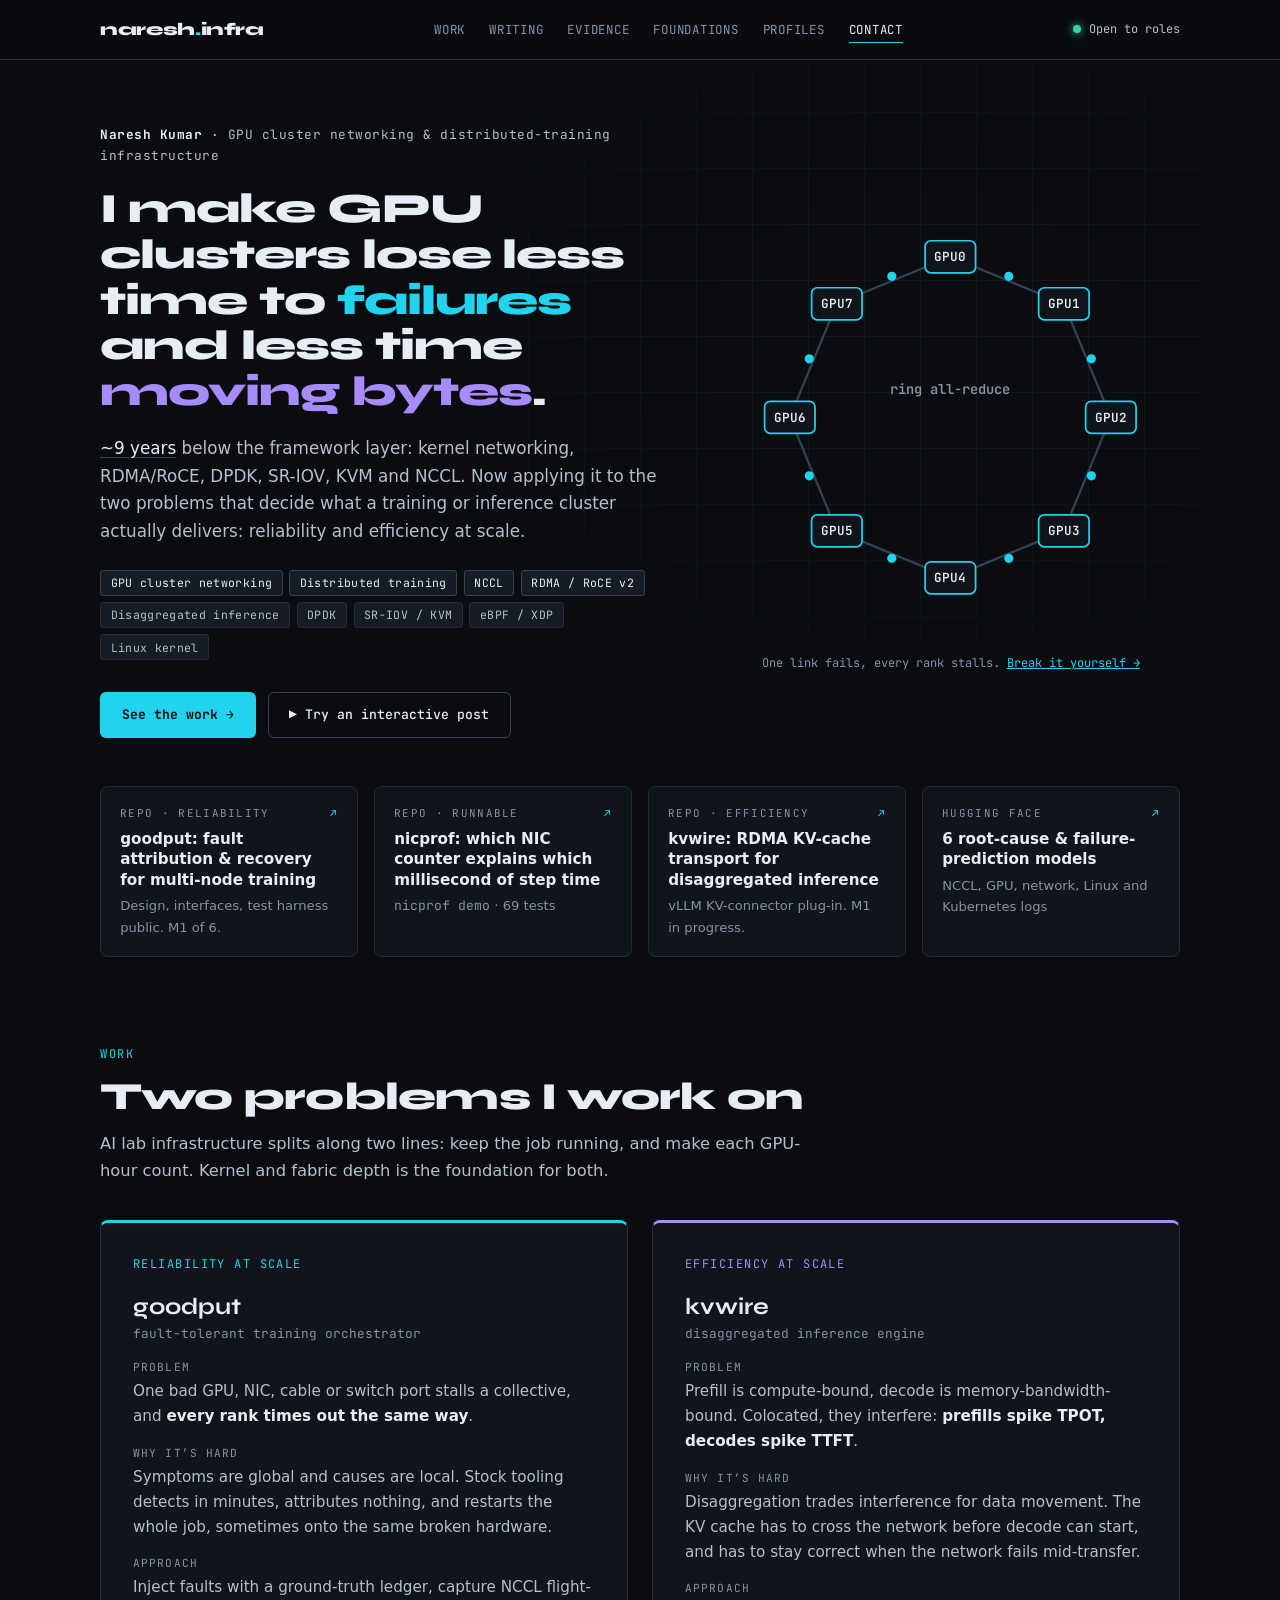
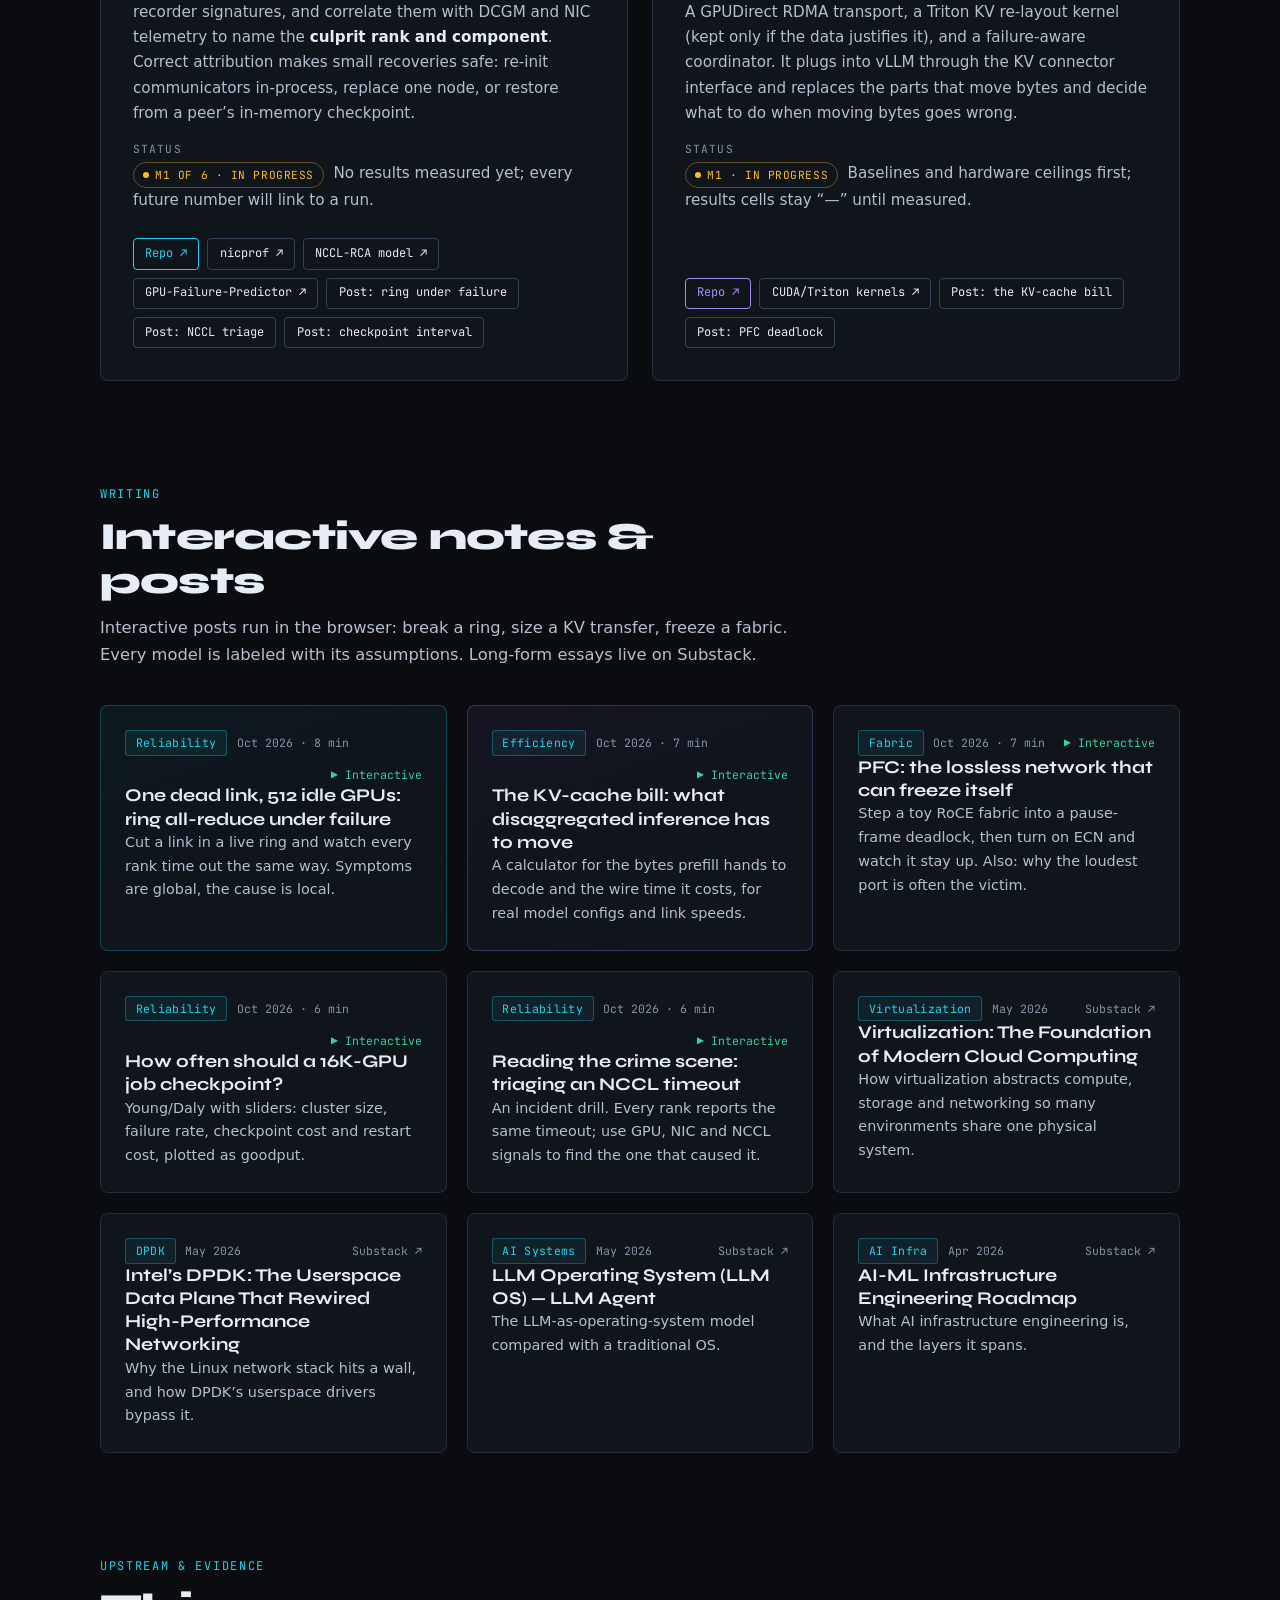
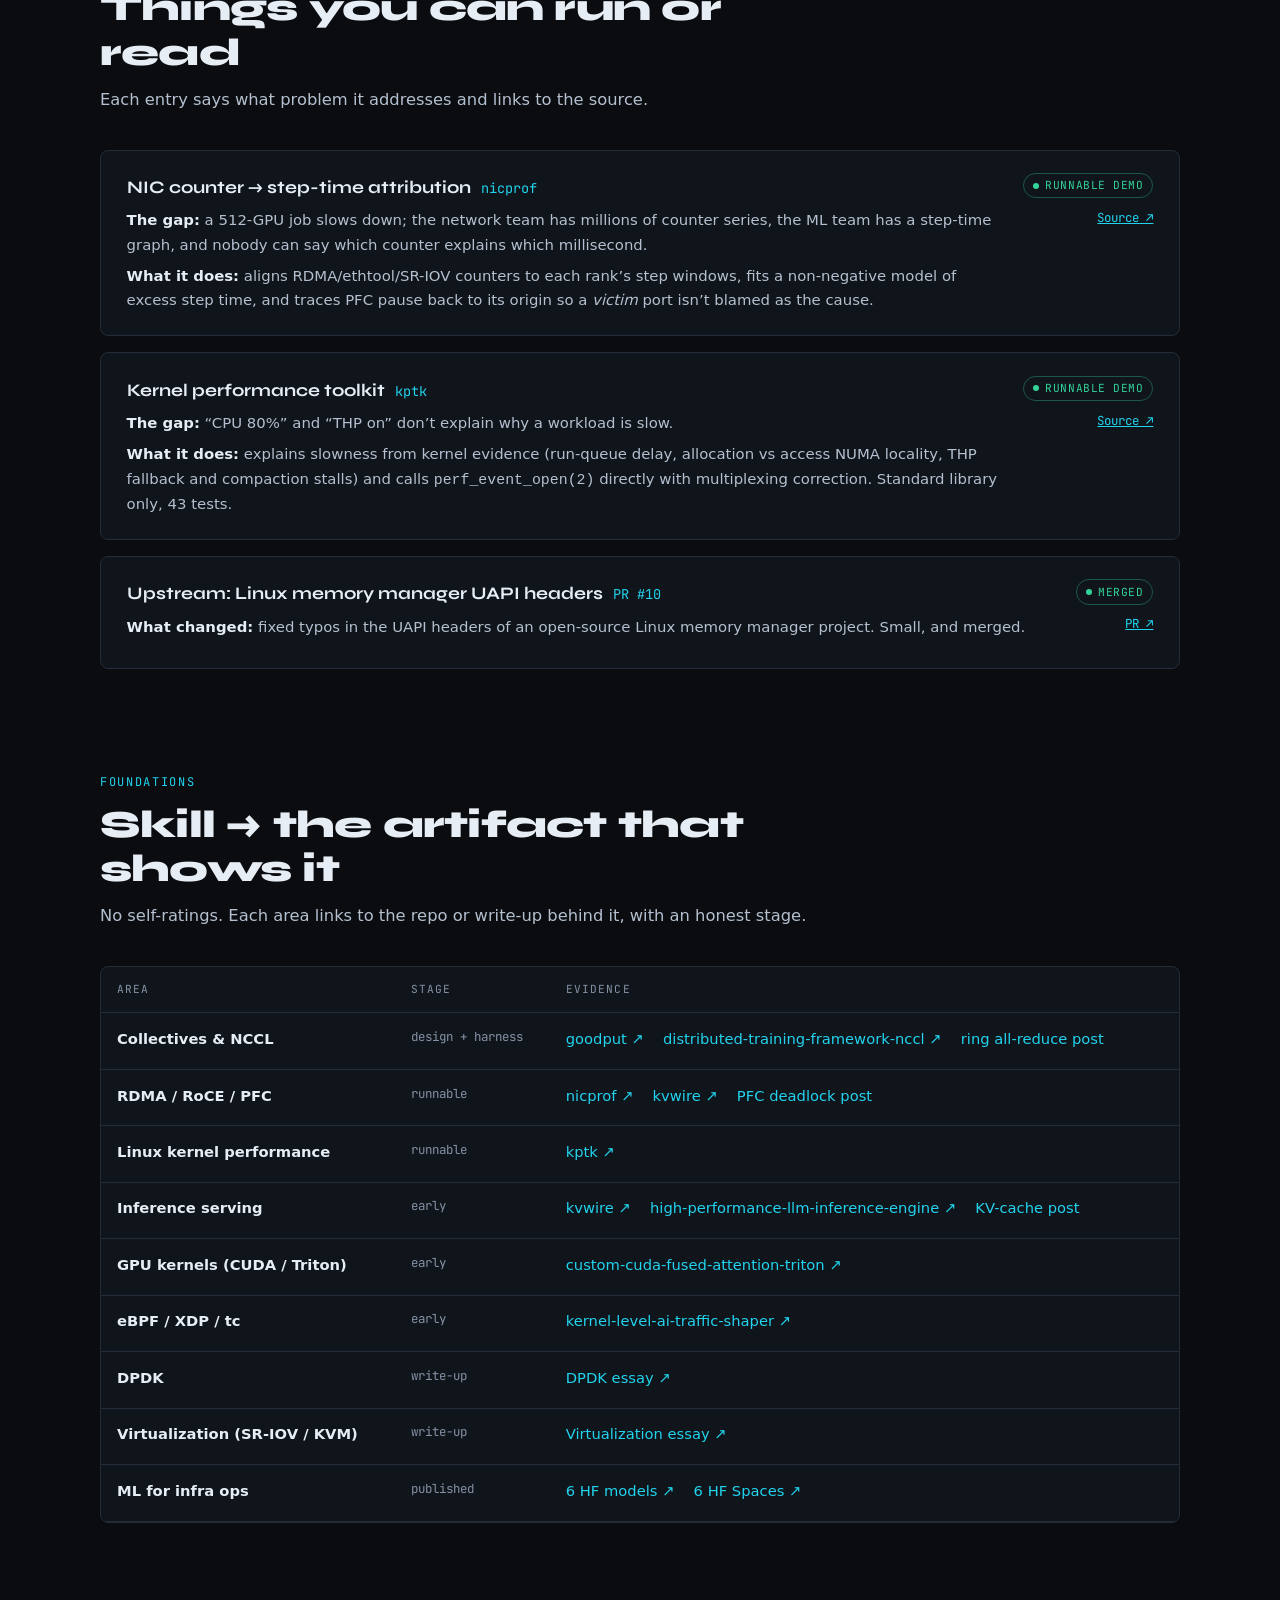
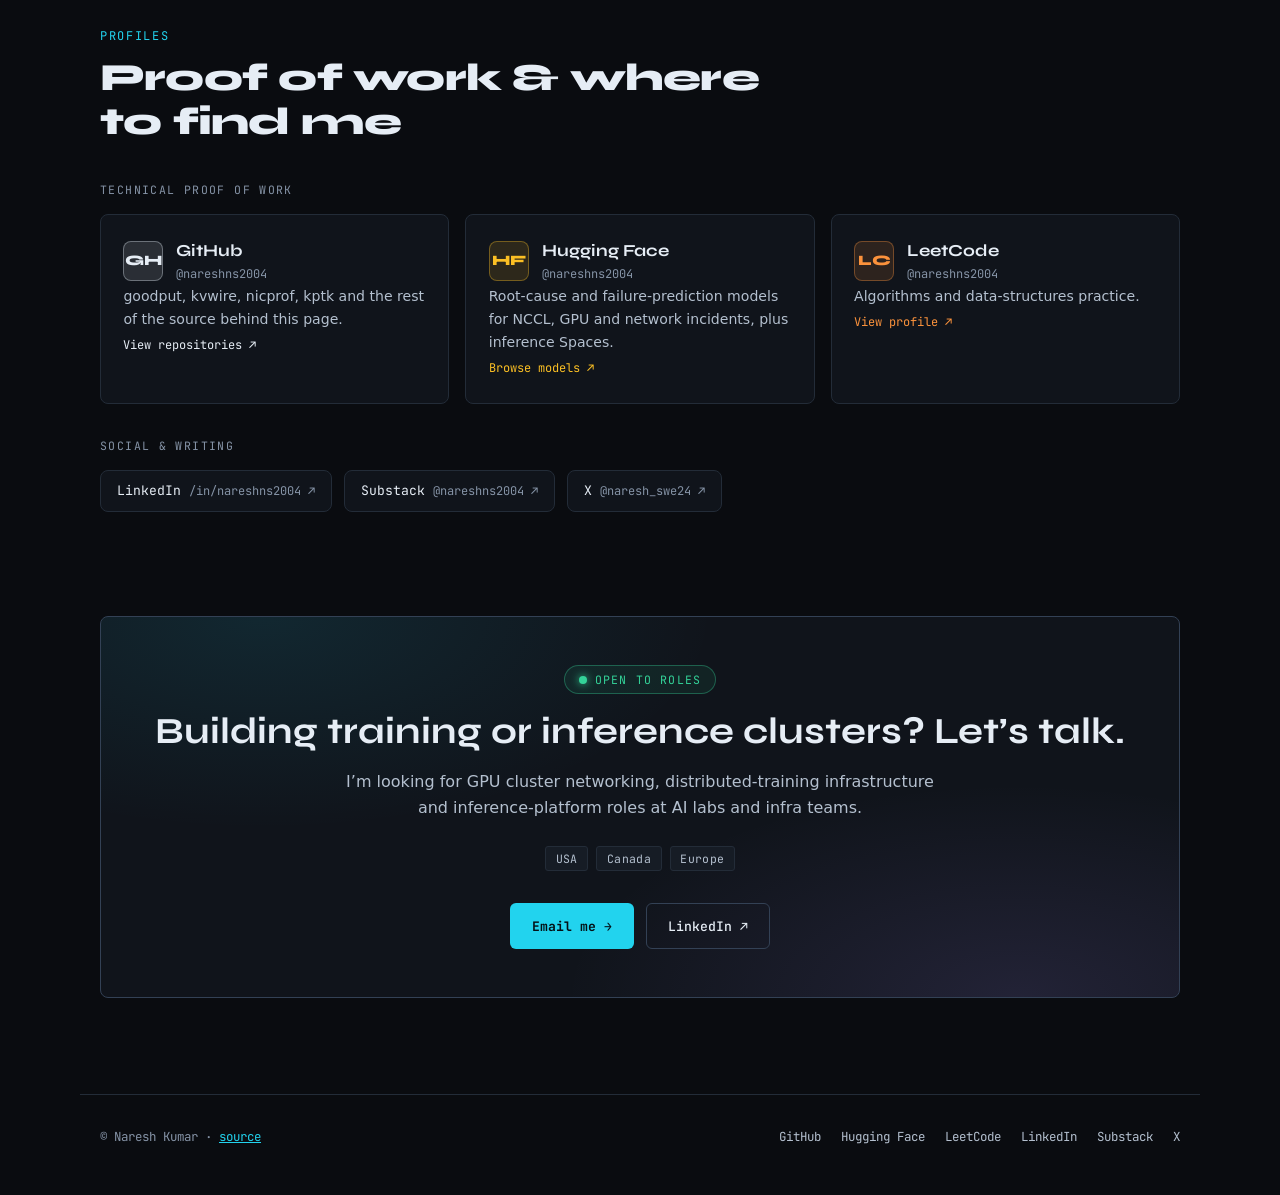
==== commit 5a5b9f1a: "Restructure site around proof of work; add five interactive posts Backlog items 2-6, 8 and 9 from CL" ====
--- a/index.html
+++ b/index.html
@@ -1,16 +1,23 @@
 <!DOCTYPE html>
-<html lang="en">
+<html lang="en" class="no-js">
 <head>
 <meta charset="UTF-8">
 <meta name="viewport" content="width=device-width, initial-scale=1.0">
-<title>Naresh Kumar — AI/ML Infra Engineer</title>
-<meta name="description" content="Naresh Kumar — systems engineer building AI/ML infrastructure: Linux kernel, eBPF/XDP, DPDK, RDMA/RoCE and GPU networking. Open to roles.">
+<title>Naresh Kumar — GPU Cluster Networking &amp; Training Infrastructure</title>
+<meta name="description" content="Naresh Kumar builds GPU cluster networking and distributed-training infrastructure: fault attribution and recovery for multi-node training, and RDMA KV-cache transport for disaggregated inference. ~9 years in kernel networking, RDMA/RoCE, DPDK, SR-IOV and NCCL.">
 <meta name="author" content="Naresh Kumar">
+<link rel="canonical" href="https://portfolio-webapp-roan.vercel.app/">
 <meta property="og:type" content="website">
-<meta property="og:title" content="Naresh Kumar — AI/ML Infra Engineer">
-<meta property="og:description" content="Kernel, high-performance networking and AI/ML infrastructure. Projects, benchmarks, writing and developer profiles.">
-<meta name="twitter:card" content="summary">
+<meta property="og:url" content="https://portfolio-webapp-roan.vercel.app/">
+<meta property="og:title" content="Naresh Kumar — GPU Cluster Networking &amp; Training Infrastructure">
+<meta property="og:description" content="Making GPU clusters lose less time to failures and less time moving bytes. Repos, models and interactive write-ups.">
+<meta property="og:image" content="https://portfolio-webapp-roan.vercel.app/og-image.png">
+<meta property="og:image:width" content="1200">
+<meta property="og:image:height" content="630">
+<meta property="og:image:alt" content="Naresh Kumar: GPU cluster networking and distributed-training infrastructure">
+<meta name="twitter:card" content="summary_large_image">
 <meta name="twitter:site" content="@naresh_swe24">
+<meta name="twitter:image" content="https://portfolio-webapp-roan.vercel.app/og-image.png">
 <meta name="theme-color" content="#0a0c10">
 <script type="application/ld+json">
 {
@@ -18,1238 +25,354 @@
   "@type": "Person",
   "name": "Naresh Kumar",
   "alternateName": "nareshns2004",
-  "jobTitle": "AI/ML Infrastructure Engineer",
-  "knowsAbout": ["Linux kernel", "eBPF", "XDP", "DPDK", "RDMA", "RoCE", "GPU networking", "AI/ML infrastructure"],
+  "url": "https://portfolio-webapp-roan.vercel.app/",
+  "jobTitle": "GPU Cluster Networking & Distributed-Training Infrastructure Engineer",
+  "knowsAbout": ["GPU cluster networking", "Distributed training", "NCCL", "RDMA", "RoCE", "Disaggregated inference", "DPDK", "SR-IOV", "KVM", "Linux kernel networking", "eBPF", "XDP"],
   "sameAs": [
     "https://github.com/nareshns2004",
+    "https://huggingface.co/nareshns2004",
+    "https://leetcode.com/u/nareshns2004/",
     "https://www.linkedin.com/in/nareshns2004/",
-    "https://huggingface.co/nareshns2004",
-    "https://hub.docker.com/u/nareshns2004",
     "https://substack.com/@nareshns2004",
-    "https://x.com/naresh_swe24",
-    "https://me.developers.google.com/u/nareshns2004"
+    "https://x.com/naresh_swe24"
   ]
 }
 </script>
 <link rel="icon" href="favicon.ico" type="image/x-icon">
-<link href="https://fonts.googleapis.com/css2?family=JetBrains+Mono:wght@300;400;500;700&family=Syne:wght@400;600;700;800&display=swap" rel="stylesheet">
-<style>
-  :root {
-    --bg: #0a0c10;
-    --bg2: #0f1218;
-    --bg3: #151a22;
-    --border: #1e2630;
-    --border-bright: #2d3a4a;
-    --accent: #00d4ff;
-    --accent2: #7c3aed;
-    --accent3: #10b981;
-    --text: #e2e8f0;
-    --text-dim: #64748b;
-    --text-mid: #94a3b8;
-    --warn: #f59e0b;
-    --red: #ef4444;
-    --font-mono: 'JetBrains Mono', monospace;
-    --font-display: 'Syne', sans-serif;
-  }
-
-  * { margin: 0; padding: 0; box-sizing: border-box; }
-
-  html { scroll-behavior: smooth; }
-
-  body {
-    background: var(--bg);
-    color: var(--text);
-    font-family: var(--font-mono);
-    font-size: 14px;
-    line-height: 1.7;
-    overflow-x: hidden;
-  }
-
-  /* ─── NOISE OVERLAY ─── */
-  body::before {
-    content: '';
-    position: fixed; inset: 0;
-    background-image: url("data:image/svg+xml,%3Csvg viewBox='0 0 200 200' xmlns='http://www.w3.org/2000/svg'%3E%3Cfilter id='n'%3E%3CfeTurbulence type='fractalNoise' baseFrequency='0.9' numOctaves='4' stitchTiles='stitch'/%3E%3C/filter%3E%3Crect width='100%25' height='100%25' filter='url(%23n)' opacity='0.04'/%3E%3C/svg%3E");
-    pointer-events: none; z-index: 0; opacity: 0.4;
-  }
-
-  /* ─── SCROLLBAR ─── */
-  ::-webkit-scrollbar { width: 4px; }
-  ::-webkit-scrollbar-track { background: var(--bg); }
-  ::-webkit-scrollbar-thumb { background: var(--border-bright); border-radius: 2px; }
-
-  /* ─── NAV ─── */
-  nav {
-    position: fixed; top: 0; left: 0; right: 0;
-    background: rgba(10,12,16,0.85);
-    backdrop-filter: blur(12px);
-    border-bottom: 1px solid var(--border);
-    z-index: 100;
-    padding: 0 2rem;
-    display: flex; align-items: center; justify-content: space-between;
-    height: 56px;
-  }
-
-  .nav-brand {
-    font-family: var(--font-display);
-    font-weight: 800;
-    font-size: 1.1rem;
-    color: var(--accent);
-    letter-spacing: -0.02em;
-  }
-  .nav-brand span { color: var(--text-dim); font-weight: 400; font-size: 0.85rem; }
-
-  .nav-links { display: flex; gap: 1.5rem; list-style: none; }
-  .nav-links a {
-    color: var(--text-dim);
-    text-decoration: none;
-    font-size: 0.8rem;
-    letter-spacing: 0.08em;
-    text-transform: uppercase;
-    transition: color 0.2s;
-  }
-  .nav-links a:hover { color: var(--accent); }
-
-  .nav-status {
-    display: flex; align-items: center; gap: 0.5rem;
-    font-size: 0.75rem; color: var(--text-dim);
-  }
-  .status-dot {
-    width: 7px; height: 7px; border-radius: 50%;
-    background: var(--accent3);
-    box-shadow: 0 0 8px var(--accent3);
-    animation: pulse 2s infinite;
-  }
-  @keyframes pulse {
-    0%,100% { opacity: 1; } 50% { opacity: 0.4; }
-  }
-
-  /* ─── HERO ─── */
-  .hero {
-    min-height: 100vh;
-    display: flex; flex-direction: column; justify-content: center;
-    padding: 5rem 2rem 3rem;
-    max-width: 1100px; margin: 0 auto;
-    position: relative;
-  }
-
-  .hero-eyebrow {
-    font-size: 0.75rem;
-    color: var(--accent);
-    letter-spacing: 0.15em;
-    text-transform: uppercase;
-    margin-bottom: 1.5rem;
-    display: flex; align-items: center; gap: 0.75rem;
-  }
-  .hero-eyebrow::before {
-    content: '';
-    display: inline-block;
-    width: 32px; height: 1px;
-    background: var(--accent);
-  }
-
-  .hero-name {
-    font-family: var(--font-display);
-    font-size: clamp(2.8rem, 7vw, 5.5rem);
-    font-weight: 800;
-    line-height: 1.05;
-    letter-spacing: -0.03em;
-    margin-bottom: 0.5rem;
-  }
-  .hero-name .line2 {
-    color: transparent;
-    -webkit-text-stroke: 1px var(--border-bright);
-    transition: -webkit-text-stroke-color 0.3s;
-  }
-  .hero-name .line2:hover { -webkit-text-stroke-color: var(--accent); }
-
-  .hero-role {
-    font-family: var(--font-display);
-    font-size: clamp(1rem, 2.5vw, 1.4rem);
-    color: var(--text-mid);
-    font-weight: 600;
-    margin-bottom: 2rem;
-  }
-  .hero-role .highlight { color: var(--accent2); }
-
-  .hero-bio {
-    max-width: 580px;
-    color: var(--text-dim);
-    font-size: 0.9rem;
-    line-height: 1.9;
-    margin-bottom: 2.5rem;
-  }
-
-  .hero-tags {
-    display: flex; flex-wrap: wrap; gap: 0.5rem;
-    margin-bottom: 3rem;
-  }
-  .tag {
-    background: var(--bg3);
-    border: 1px solid var(--border);
-    color: var(--accent);
-    padding: 0.2rem 0.75rem;
-    border-radius: 3px;
-    font-size: 0.75rem;
-    letter-spacing: 0.05em;
-    transition: border-color 0.2s, background 0.2s;
-  }
-  .tag:hover { border-color: var(--accent); background: rgba(0,212,255,0.07); }
-
-  .hero-cta {
-    display: flex; gap: 1rem; flex-wrap: wrap;
-  }
-  .btn {
-    display: inline-flex; align-items: center; gap: 0.5rem;
-    padding: 0.65rem 1.5rem;
-    border-radius: 4px;
-    text-decoration: none;
-    font-family: var(--font-mono);
-    font-size: 0.8rem;
-    letter-spacing: 0.05em;
-    transition: all 0.2s;
-    cursor: pointer; border: none;
-  }
-  .btn-primary {
-    background: var(--accent);
-    color: var(--bg);
-    font-weight: 700;
-  }
-  .btn-primary:hover { background: #33ddff; transform: translateY(-1px); box-shadow: 0 8px 24px rgba(0,212,255,0.25); }
-  .btn-outline {
-    background: transparent;
-    color: var(--text-mid);
-    border: 1px solid var(--border-bright);
-  }
-  .btn-outline:hover { border-color: var(--text-mid); color: var(--text); }
-
-  .hero-grid-bg {
-    position: absolute; inset: 0; z-index: -1;
-    background-image:
-      linear-gradient(var(--border) 1px, transparent 1px),
-      linear-gradient(90deg, var(--border) 1px, transparent 1px);
-    background-size: 60px 60px;
-    mask-image: radial-gradient(ellipse 80% 60% at 80% 50%, black 30%, transparent 100%);
-    opacity: 0.35;
-  }
-
-  /* ─── SECTION ─── */
-  section {
-    max-width: 1100px; margin: 0 auto;
-    padding: 5rem 2rem;
-    position: relative;
-  }
-
-  .section-header {
-    display: flex; align-items: center; gap: 1rem;
-    margin-bottom: 3rem;
-  }
-  .section-num {
-    font-size: 0.7rem;
-    color: var(--accent);
-    letter-spacing: 0.1em;
-  }
-  .section-title {
-    font-family: var(--font-display);
-    font-size: 1.8rem;
-    font-weight: 700;
-    letter-spacing: -0.02em;
-  }
-  .section-line {
-    flex: 1;
-    height: 1px;
-    background: linear-gradient(90deg, var(--border-bright), transparent);
-  }
-
-  /* ─── ROADMAP ─── */
-  .roadmap-svg-wrap {
-    background: var(--bg2);
-    border: 1px solid var(--border);
-    border-radius: 8px;
-    overflow: hidden;
-    padding: 2rem;
-  }
-
-  .roadmap-svg-wrap svg text { font-family: var(--font-mono); }
-
-  /* ─── SKILLS GRID ─── */
-  .skills-grid {
-    display: grid;
-    grid-template-columns: repeat(auto-fill, minmax(280px, 1fr));
-    gap: 1px;
-    background: var(--border);
-    border: 1px solid var(--border);
-    border-radius: 8px;
-    overflow: hidden;
-  }
-
-  .skill-card {
-    background: var(--bg2);
-    padding: 1.5rem;
-    transition: background 0.2s;
-  }
-  .skill-card:hover { background: var(--bg3); }
-
-  .skill-cat {
-    font-size: 0.65rem;
-    color: var(--accent);
-    letter-spacing: 0.15em;
-    text-transform: uppercase;
-    margin-bottom: 0.75rem;
-    display: flex; align-items: center; gap: 0.5rem;
-  }
-  .skill-cat::before {
-    content: '';
-    display: inline-block;
-    width: 6px; height: 6px;
-    border-radius: 50%;
-    background: currentColor;
-  }
-
-  .skill-name {
-    font-family: var(--font-display);
-    font-size: 1.05rem;
-    font-weight: 700;
-    margin-bottom: 0.5rem;
-    color: var(--text);
-  }
-
-  .skill-items {
-    display: flex; flex-wrap: wrap; gap: 0.4rem;
-  }
-  .skill-pill {
-    background: var(--bg);
-    border: 1px solid var(--border-bright);
-    color: var(--text-mid);
-    padding: 0.15rem 0.6rem;
-    border-radius: 2px;
-    font-size: 0.72rem;
-  }
-
-  /* ─── BLOG ─── */
-  .blog-grid {
-    display: grid;
-    grid-template-columns: repeat(auto-fill, minmax(320px, 1fr));
-    gap: 1.5rem;
-  }
-
-  .blog-card {
-    background: var(--bg2);
-    border: 1px solid var(--border);
-    border-radius: 6px;
-    padding: 1.75rem;
-    transition: border-color 0.2s, transform 0.2s;
-    position: relative;
-    overflow: hidden;
-    display: block;
-    text-decoration: none;
-    color: inherit;
-  }
-  .blog-card::before {
-    content: '';
-    position: absolute; top: 0; left: 0; right: 0;
-    height: 2px;
-    background: linear-gradient(90deg, var(--accent), var(--accent2));
-    opacity: 0; transition: opacity 0.2s;
-  }
-  .blog-card:hover { border-color: var(--border-bright); transform: translateY(-2px); }
-  .blog-card:hover::before { opacity: 1; }
-
-  .blog-meta {
-    display: flex; align-items: center; gap: 1rem;
-    margin-bottom: 1rem;
-    font-size: 0.72rem; color: var(--text-dim);
-  }
-  .blog-tag-badge {
-    background: rgba(0,212,255,0.1);
-    color: var(--accent);
-    border: 1px solid rgba(0,212,255,0.2);
-    padding: 0.15rem 0.5rem;
-    border-radius: 2px;
-    font-size: 0.68rem;
-  }
-
-  .blog-title {
-    font-family: var(--font-display);
-    font-size: 1.05rem;
-    font-weight: 700;
-    line-height: 1.35;
-    margin-bottom: 0.75rem;
-    color: var(--text);
-  }
-  .blog-excerpt {
-    color: var(--text-dim);
-    font-size: 0.8rem;
-    line-height: 1.8;
-    margin-bottom: 1.25rem;
-  }
-  .blog-read {
-    font-size: 0.72rem;
-    color: var(--accent);
-    display: flex; align-items: center; gap: 0.4rem;
-    text-decoration: none;
-  }
-
-  /* ─── ACHIEVEMENTS ─── */
-  .achieve-list { display: flex; flex-direction: column; gap: 1rem; }
-
-  .achieve-item {
-    background: var(--bg2);
-    border: 1px solid var(--border);
-    border-radius: 6px;
-    padding: 1.25rem 1.5rem;
-    display: flex; align-items: flex-start; gap: 1.25rem;
-    transition: border-color 0.2s;
-  }
-  .achieve-item:hover { border-color: var(--border-bright); }
-
-  .achieve-icon {
-    width: 36px; height: 36px;
-    border-radius: 6px;
-    display: flex; align-items: center; justify-content: center;
-    font-size: 1.1rem;
-    flex-shrink: 0;
-    margin-top: 0.1rem;
-  }
-
-  .achieve-body { flex: 1; }
-  .achieve-title {
-    font-family: var(--font-display);
-    font-size: 0.95rem; font-weight: 700;
-    margin-bottom: 0.25rem;
-  }
-  .achieve-desc {
-    font-size: 0.78rem;
-    color: var(--text-dim);
-    line-height: 1.7;
-  }
-  .achieve-date {
-    font-size: 0.7rem; color: var(--text-dim);
-    white-space: nowrap; padding-top: 0.25rem;
-  }
-
-  /* ─── PLATFORMS ─── */
-  .platform-group-label {
-    font-size: 0.7rem; color: var(--text-dim);
-    letter-spacing: 0.15em; text-transform: uppercase;
-    margin: 0 0 1rem;
-  }
-  .platform-group-label:not(:first-of-type) { margin-top: 2.5rem; }
-  .platform-grid {
-    display: grid;
-    grid-template-columns: repeat(auto-fill, minmax(240px, 1fr));
-    gap: 1rem;
-  }
-  .platform-card {
-    display: flex; flex-direction: column; gap: 0.6rem;
-    background: var(--bg2);
-    border: 1px solid var(--border);
-    border-radius: 6px;
-    padding: 1.25rem;
-    text-decoration: none; color: var(--text);
-    transition: border-color 0.2s, background 0.2s, transform 0.2s;
-  }
-  .platform-card:hover { border-color: var(--pc, var(--accent)); background: var(--bg3); transform: translateY(-2px); }
-  .platform-top { display: flex; align-items: center; gap: 0.85rem; }
-  .platform-badge {
-    width: 36px; height: 36px; border-radius: 6px; flex-shrink: 0;
-    display: flex; align-items: center; justify-content: center;
-    font-family: var(--font-display); font-weight: 800; font-size: 0.85rem;
-    color: var(--pc, var(--accent));
-    background: color-mix(in srgb, var(--pc, var(--accent)) 12%, transparent);
-    border: 1px solid color-mix(in srgb, var(--pc, var(--accent)) 30%, transparent);
-  }
-  .platform-name { font-family: var(--font-display); font-weight: 700; font-size: 1rem; }
-  .platform-handle { font-size: 0.72rem; color: var(--text-dim); }
-  .platform-desc { font-size: 0.78rem; color: var(--text-dim); line-height: 1.7; flex: 1; }
-  .platform-cta { font-size: 0.72rem; color: var(--pc, var(--accent)); letter-spacing: 0.05em; }
-
-  .hero-social { display: flex; flex-wrap: wrap; gap: 0.5rem; margin-top: 2rem; }
-  .hero-social a {
-    font-size: 0.72rem; letter-spacing: 0.05em;
-    color: var(--text-dim); text-decoration: none;
-    border: 1px solid var(--border); border-radius: 3px;
-    padding: 0.2rem 0.7rem;
-    transition: color 0.2s, border-color 0.2s;
-  }
-  .hero-social a:hover { color: var(--accent); border-color: var(--accent); }
-
-  .footer-links { display: flex; flex-wrap: wrap; gap: 1rem; justify-content: center; }
-  .footer-links a { color: var(--text-dim); text-decoration: none; transition: color 0.2s; }
-  .footer-links a:hover { color: var(--accent); }
-
-  /* ─── AI INFRA ─── */
-  .infra-grid {
-    display: grid;
-    grid-template-columns: repeat(2, 1fr);
-    gap: 1.5rem;
-  }
-  @media (max-width: 800px) { .infra-grid { grid-template-columns: 1fr; } }
-  .infra-card {
-    background: var(--bg2);
-    border: 1px solid var(--border);
-    border-top: 2px solid var(--ic, var(--accent));
-    border-radius: 6px;
-    padding: 1.75rem;
-    display: flex; flex-direction: column; gap: 0.9rem;
-    transition: border-color 0.2s, transform 0.2s;
-  }
-  .infra-card:hover { border-color: var(--ic, var(--accent)); transform: translateY(-2px); }
-  .infra-kicker {
-    font-size: 0.65rem; letter-spacing: 0.15em; text-transform: uppercase;
-    color: var(--ic, var(--accent));
-  }
-  .infra-title { font-family: var(--font-display); font-size: 1.25rem; font-weight: 700; line-height: 1.25; }
-  .infra-desc { font-size: 0.8rem; color: var(--text-dim); line-height: 1.8; }
-  .infra-points { list-style: none; display: flex; flex-direction: column; gap: 0.45rem; }
-  .infra-points li {
-    font-size: 0.78rem; color: var(--text-mid); line-height: 1.6;
-    padding-left: 1.1rem; position: relative;
-  }
-  .infra-points li::before {
-    content: '›'; position: absolute; left: 0; color: var(--ic, var(--accent));
-  }
-  .infra-card .skill-items { margin-top: auto; padding-top: 0.5rem; }
-
-  /* ─── CONTACT ─── */
-  .open-panel {
-    position: relative; overflow: hidden;
-    background: var(--bg2);
-    border: 1px solid var(--border-bright);
-    border-radius: 10px;
-    padding: 3.5rem 2rem;
-    text-align: center;
-  }
-  .open-panel::before {
-    content: ''; position: absolute; inset: 0; z-index: 0;
-    background:
-      radial-gradient(ellipse 60% 80% at 20% 0%, rgba(0,212,255,0.10), transparent 70%),
-      radial-gradient(ellipse 60% 80% at 80% 100%, rgba(124,58,237,0.12), transparent 70%);
-  }
-  .open-panel > * { position: relative; z-index: 1; }
-  .open-badge {
-    display: inline-flex; align-items: center; gap: 0.5rem;
-    font-size: 0.72rem; letter-spacing: 0.1em; text-transform: uppercase;
-    color: var(--accent3);
-    border: 1px solid rgba(16,185,129,0.35); background: rgba(16,185,129,0.08);
-    padding: 0.25rem 0.9rem; border-radius: 999px; margin-bottom: 1.5rem;
-  }
-  .open-title {
-    font-family: var(--font-display);
-    font-size: clamp(1.6rem, 4vw, 2.4rem); font-weight: 800;
-    letter-spacing: -0.02em; line-height: 1.15;
-    margin-bottom: 1rem;
-  }
-  .open-title .highlight { color: var(--accent); }
-  .open-desc {
-    max-width: 640px; margin: 0 auto 2rem;
-    color: var(--text-mid); font-size: 0.88rem; line-height: 1.9;
-  }
-  .open-regions { display: flex; flex-wrap: wrap; justify-content: center; gap: 0.75rem; margin-bottom: 1.25rem; }
-  .region {
-    display: flex; align-items: center; gap: 0.5rem;
-    background: var(--bg); border: 1px solid var(--border-bright);
-    border-radius: 6px; padding: 0.55rem 1.1rem;
-    font-family: var(--font-display); font-weight: 600; font-size: 0.9rem;
-  }
-  .open-roles { display: flex; flex-wrap: wrap; justify-content: center; gap: 0.5rem; margin-bottom: 2.25rem; }
-  .open-cta { display: flex; flex-wrap: wrap; justify-content: center; gap: 1rem; }
-
-  /* ─── FOOTER ─── */
-  footer {
-    border-top: 1px solid var(--border);
-    padding: 1.5rem 2rem;
-    max-width: 1100px; margin: 0 auto;
-    display: flex; justify-content: space-between; align-items: center;
-    font-size: 0.72rem; color: var(--text-dim);
-  }
-
-  /* ─── FOCUS ─── */
-  a:focus-visible, button:focus-visible {
-    outline: 2px solid var(--accent);
-    outline-offset: 3px;
-  }
-
-  /* ─── ANIMATIONS ─── */
-  .fade-in {
-    opacity: 0; transform: translateY(20px);
-    transition: opacity 0.6s ease, transform 0.6s ease;
-  }
-  .fade-in.visible { opacity: 1; transform: translateY(0); }
-
-  @media (prefers-reduced-motion: reduce) {
-    html { scroll-behavior: auto; }
-    *, *::before, *::after { animation: none !important; transition: none !important; }
-    .fade-in { opacity: 1; transform: none; }
-  }
-
-  @media (max-width: 768px) {
-    .nav-links { display: none; }
-    .hero-name { font-size: 2.5rem; }
-    .skills-grid { grid-template-columns: 1fr; }
-    footer { flex-direction: column; gap: 0.5rem; }
-  }
-</style>
+<link rel="preconnect" href="https://fonts.googleapis.com">
+<link rel="preconnect" href="https://fonts.gstatic.com" crossorigin>
+<link href="https://fonts.googleapis.com/css2?family=JetBrains+Mono:wght@400;500;700&family=Syne:wght@600;700;800&display=swap" rel="stylesheet">
+<link rel="stylesheet" href="assets/css/site.css">
+<link rel="stylesheet" href="assets/css/home.css">
 </head>
 <body>
-
-<!-- NAV -->
-<nav>
-  <div class="nav-brand">nareshns2004 <span>/ kernel & infra</span></div>
-  <ul class="nav-links">
-    <li><a href="#roadmap">Roadmap</a></li>
-    <li><a href="#skills">Skills</a></li>
-    <li><a href="#ai-infra">AI Infra</a></li>
-    <li><a href="#blog">Blog</a></li>
-    <li><a href="#achievements">Wins</a></li>
-    <li><a href="#platforms">Profiles</a></li>
-    <li><a href="#contact">Contact</a></li>
-  </ul>
-  <div class="nav-status">
-    <span class="status-dot"></span>
-    <span>Open to roles</span>
+<a class="skip-link" href="#main">Skip to content</a>
+
+<nav class="nav" aria-label="Primary">
+  <div class="nav-inner">
+    <a class="nav-brand" href="#top">naresh<span>.</span>infra</a>
+    <button class="nav-toggle" aria-expanded="false" aria-controls="nav-links">Menu</button>
+    <ul class="nav-links" id="nav-links">
+      <li><a href="#work">Work</a></li>
+      <li><a href="#writing">Writing</a></li>
+      <li><a href="#evidence">Evidence</a></li>
+      <li><a href="#foundations">Foundations</a></li>
+      <li><a href="#profiles">Profiles</a></li>
+      <li><a href="#contact">Contact</a></li>
+    </ul>
+    <a class="nav-status" href="#contact"><span class="status-dot"></span>Open to roles</a>
   </div>
 </nav>
 
+<main id="main">
+
 <!-- HERO -->
-<div class="hero">
-  <div class="hero-grid-bg"></div>
-  <div class="hero-eyebrow">Kernel · Networks · AI/ML Infrastructure</div>
-  <h1 class="hero-name">
-    Naresh<br>
-    <span class="line2">Kumar</span>
-  </h1>
-  <p class="hero-role">
-    Systems Engineer building <span class="highlight">AI/ML Infrastructure</span>
-  </p>
-  <p class="hero-bio">
-    I work at the intersection of Linux kernel internals, high-performance networking, and AI/ML accelerator infrastructure.
-    From writing eBPF programs to tuning DPDK datapaths, my focus is on squeezing every cycle out of the hardware stack.
-  </p>
-  <div class="hero-tags">
-    <span class="tag">eBPF / XDP</span>
-    <span class="tag">DPDK</span>
-    <span class="tag">RDMA / RoCE</span>
-    <span class="tag">SR-IOV</span>
-    <span class="tag">virtio / vhost</span>
-    <span class="tag">netfilter</span>
-    <span class="tag">tc / qdisc</span>
-    <span class="tag">GPU networking</span>
-    <span class="tag">netdev</span>
-    <span class="tag">Linux kernel</span>
-  </div>
-  <div class="hero-cta">
-    <a href="#blog" class="btn btn-primary">→ Read my blog</a>
-    <a href="#contact" class="btn btn-outline">Get in touch</a>
-  </div>
-  <div class="hero-social" aria-label="Profiles">
+<!--
+  TODO(naresh): pick the hero line (CLAUDE.md item 2). Current choice is A.
+    A) "I make GPU clusters lose less time to failures and less time moving bytes."
+    B) "When one link fails, a 512-GPU job stops. I build the infrastructure that finds it and gets training back fast."
+    C) "A GPU cluster is as fast as its slowest link and as reliable as its weakest one. I work on both."
+-->
+<header class="hero" id="top">
+  <div>
+    <p class="hero-eyebrow"><strong>Naresh Kumar</strong> · GPU cluster networking &amp; distributed-training infrastructure</p>
+    <h1 class="hero-title">I make GPU clusters lose less time to <em>failures</em> and less time <em class="alt">moving bytes</em>.</h1>
+    <p class="hero-bio">
+      <a href="https://www.linkedin.com/in/nareshns2004/" target="_blank" rel="noopener">~9 years</a> below the framework layer:
+      kernel networking, RDMA/RoCE, DPDK, SR-IOV, KVM and NCCL. Now applying it to the two problems that
+      decide what a training or inference cluster actually delivers: reliability and efficiency at scale.
+    </p>
+    <div class="hero-tags" aria-label="Focus areas">
+      <span class="chip lead">GPU cluster networking</span>
+      <span class="chip lead">Distributed training</span>
+      <span class="chip lead">NCCL</span>
+      <span class="chip lead">RDMA / RoCE v2</span>
+      <span class="chip">Disaggregated inference</span>
+      <span class="chip">DPDK</span>
+      <span class="chip">SR-IOV / KVM</span>
+      <span class="chip">eBPF / XDP</span>
+      <span class="chip">Linux kernel</span>
+    </div>
+    <div class="hero-cta">
+      <a href="#work" class="btn btn-primary">See the work →</a>
+      <a href="posts/ring-allreduce-failure.html" class="btn btn-outline">▶ Try an interactive post</a>
+    </div>
+  </div>
+
+  <div class="hero-viz">
+    <figure>
+      <svg viewBox="0 0 400 400" role="img" aria-labelledby="ring-title ring-desc">
+        <title id="ring-title">Ring all-reduce losing a link and recovering</title>
+        <desc id="ring-desc">Eight GPUs pass gradient chunks around a ring. The link between GPU 2 and GPU 3 fails, every rank stalls on the collective, and the job resumes from a checkpoint.</desc>
+        <g>
+          <line class="ring-link" x1="200" y1="60" x2="299" y2="101"/>
+          <line class="ring-link" x1="299" y1="101" x2="340" y2="200"/>
+          <line class="ring-link flaky" x1="340" y1="200" x2="299" y2="299"/>
+          <line class="ring-link" x1="299" y1="299" x2="200" y2="340"/>
+          <line class="ring-link" x1="200" y1="340" x2="101" y2="299"/>
+          <line class="ring-link" x1="101" y1="299" x2="60" y2="200"/>
+          <line class="ring-link" x1="60" y1="200" x2="101" y2="101"/>
+          <line class="ring-link" x1="101" y1="101" x2="200" y2="60"/>
+        </g>
+        <g class="ring-packets">
+          <circle cx="251" cy="77" r="4"/><circle cx="323" cy="149" r="4"/>
+          <circle cx="323" cy="251" r="4"/><circle cx="251" cy="323" r="4"/>
+          <circle cx="149" cy="323" r="4"/><circle cx="77" cy="251" r="4"/>
+          <circle cx="77" cy="149" r="4"/><circle cx="149" cy="77" r="4"/>
+        </g>
+        <g class="ring-node"><rect x="178" y="46" width="44" height="28" rx="5"/><text x="200" y="64">GPU0</text></g>
+        <g class="ring-node"><rect x="277" y="87" width="44" height="28" rx="5"/><text x="299" y="105">GPU1</text></g>
+        <g class="ring-node"><rect x="318" y="186" width="44" height="28" rx="5"/><text x="340" y="204">GPU2</text></g>
+        <g class="ring-node"><rect x="277" y="285" width="44" height="28" rx="5"/><text x="299" y="303">GPU3</text></g>
+        <g class="ring-node"><rect x="178" y="326" width="44" height="28" rx="5"/><text x="200" y="344">GPU4</text></g>
+        <g class="ring-node"><rect x="79" y="285" width="44" height="28" rx="5"/><text x="101" y="303">GPU5</text></g>
+        <g class="ring-node"><rect x="38" y="186" width="44" height="28" rx="5"/><text x="60" y="204">GPU6</text></g>
+        <g class="ring-node"><rect x="79" y="87" width="44" height="28" rx="5"/><text x="101" y="105">GPU7</text></g>
+        <text class="ring-center" x="200" y="180">ring all-reduce</text>
+        <text class="ring-label l1" x="200" y="210">link 2→3 down</text>
+        <text class="ring-label l2" x="200" y="210">all 8 ranks: timeout</text>
+        <text class="ring-label l3" x="200" y="210">resumed from checkpoint</text>
+      </svg>
+      <figcaption>One link fails, every rank stalls. <a href="posts/ring-allreduce-failure.html">Break it yourself →</a></figcaption>
+    </figure>
+  </div>
+</header>
+
+<!-- PROOF STRIP -->
+<!-- TODO(naresh): upstream slot. CLAUDE.md cites vLLM PR #50618, but on GitHub that PR is by JohnQinAMD and is unmerged.
+     Send the link to your own merged PR (or the cudagraph padding issue) and it goes here as the first proof item. -->
+<section class="proof" aria-label="Proof of work">
+  <a class="card proof-item reveal" href="https://github.com/nareshns2004/fault-tolerant-training-orchestrator" target="_blank" rel="noopener">
+    <div class="proof-kicker"><span>Repo · reliability</span><span>↗</span></div>
+    <div class="proof-fact">goodput: fault attribution &amp; recovery for multi-node training</div>
+    <div class="proof-sub">Design, interfaces, test harness public. M1 of 6.</div>
+  </a>
+  <a class="card proof-item reveal" href="https://github.com/nareshns2004/ai-nic-performance-profiler" target="_blank" rel="noopener">
+    <div class="proof-kicker"><span>Repo · runnable</span><span>↗</span></div>
+    <div class="proof-fact">nicprof: which NIC counter explains which millisecond of step time</div>
+    <div class="proof-sub"><code class="mono">nicprof demo</code> · 69 tests</div>
+  </a>
+  <a class="card proof-item reveal" href="https://github.com/nareshns2004/disaggregated-inference-engine" target="_blank" rel="noopener">
+    <div class="proof-kicker"><span>Repo · efficiency</span><span>↗</span></div>
+    <div class="proof-fact">kvwire: RDMA KV-cache transport for disaggregated inference</div>
+    <div class="proof-sub">vLLM KV-connector plug-in. M1 in progress.</div>
+  </a>
+  <!-- TODO(naresh): fill in the model cards. All six HF models currently have an empty README (license only). -->
+  <a class="card proof-item reveal" href="https://huggingface.co/nareshns2004" target="_blank" rel="noopener">
+    <div class="proof-kicker"><span>Hugging Face</span><span>↗</span></div>
+    <div class="proof-fact">6 root-cause &amp; failure-prediction models</div>
+    <div class="proof-sub">NCCL, GPU, network, Linux and Kubernetes logs</div>
+  </a>
+</section>
+
+<!-- TWO PROBLEMS -->
+<section class="section" id="work">
+  <div class="section-head">
+    <p class="section-kicker">Work</p>
+    <h2 class="section-title">Two problems I work on</h2>
+    <p class="section-lede">AI lab infrastructure splits along two lines: keep the job running, and make each GPU-hour count. Kernel and fabric depth is the foundation for both.</p>
+  </div>
+
+  <div class="problems">
+    <article class="card problem reveal" style="--pc: var(--accent)">
+      <p class="problem-kicker">Reliability at scale</p>
+      <h3>goodput <small>fault-tolerant training orchestrator</small></h3>
+      <dl>
+        <div><dt>Problem</dt><dd>One bad GPU, NIC, cable or switch port stalls a collective, and <strong>every rank times out the same way</strong>.</dd></div>
+        <div><dt>Why it’s hard</dt><dd>Symptoms are global and causes are local. Stock tooling detects in minutes, attributes nothing, and restarts the whole job, sometimes onto the same broken hardware.</dd></div>
+        <div><dt>Approach</dt><dd>Inject faults with a ground-truth ledger, capture NCCL flight-recorder signatures, and correlate them with DCGM and NIC telemetry to name the <strong>culprit rank and component</strong>. Correct attribution makes small recoveries safe: re-init communicators in-process, replace one node, or restore from a peer’s in-memory checkpoint.</dd></div>
+        <div><dt>Status</dt><dd><span class="status status-wip">M1 of 6 · in progress</span> &nbsp;No results measured yet; every future number will link to a run.</dd></div>
+      </dl>
+      <div class="problem-links">
+        <a class="primary" href="https://github.com/nareshns2004/fault-tolerant-training-orchestrator" target="_blank" rel="noopener">Repo ↗</a>
+        <a href="https://github.com/nareshns2004/ai-nic-performance-profiler" target="_blank" rel="noopener">nicprof ↗</a>
+        <a href="https://huggingface.co/nareshns2004/NCCL-RCA" target="_blank" rel="noopener">NCCL-RCA model ↗</a>
+        <a href="https://huggingface.co/nareshns2004/GPU-Failure-Predictor" target="_blank" rel="noopener">GPU-Failure-Predictor ↗</a>
+        <a href="posts/ring-allreduce-failure.html">Post: ring under failure</a>
+        <a href="posts/nccl-timeout-triage.html">Post: NCCL triage</a>
+        <a href="posts/checkpoint-interval.html">Post: checkpoint interval</a>
+      </div>
+    </article>
+
+    <article class="card problem reveal" style="--pc: var(--accent2)">
+      <p class="problem-kicker">Efficiency at scale</p>
+      <h3>kvwire <small>disaggregated inference engine</small></h3>
+      <dl>
+        <div><dt>Problem</dt><dd>Prefill is compute-bound, decode is memory-bandwidth-bound. Colocated, they interfere: <strong>prefills spike TPOT, decodes spike TTFT</strong>.</dd></div>
+        <div><dt>Why it’s hard</dt><dd>Disaggregation trades interference for data movement. The KV cache has to cross the network before decode can start, and has to stay correct when the network fails mid-transfer.</dd></div>
+        <div><dt>Approach</dt><dd>A GPUDirect RDMA transport, a Triton KV re-layout kernel (kept only if the data justifies it), and a failure-aware coordinator. It plugs into vLLM through the KV connector interface and replaces the parts that move bytes and decide what to do when moving bytes goes wrong.</dd></div>
+        <div><dt>Status</dt><dd><span class="status status-wip">M1 · in progress</span> &nbsp;Baselines and hardware ceilings first; results cells stay “—” until measured.</dd></div>
+      </dl>
+      <div class="problem-links">
+        <a class="primary" href="https://github.com/nareshns2004/disaggregated-inference-engine" target="_blank" rel="noopener">Repo ↗</a>
+        <a href="https://github.com/nareshns2004/custom-cuda-fused-attention-triton" target="_blank" rel="noopener">CUDA/Triton kernels ↗</a>
+        <a href="posts/kv-cache-transfer.html">Post: the KV-cache bill</a>
+        <a href="posts/pfc-deadlock.html">Post: PFC deadlock</a>
+      </div>
+    </article>
+  </div>
+</section>
+
+<!-- WRITING -->
+<section class="section" id="writing">
+  <div class="section-head">
+    <p class="section-kicker">Writing</p>
+    <h2 class="section-title">Interactive notes &amp; posts</h2>
+    <p class="section-lede">Interactive posts run in the browser: break a ring, size a KV transfer, freeze a fabric. Every model is labeled with its assumptions. Long-form essays live on Substack.</p>
+  </div>
+  <div class="writing-grid" id="writing-grid">
+    <noscript><ul>
+      <li><a href="posts/ring-allreduce-failure.html">One dead link, 512 idle GPUs: ring all-reduce under failure</a></li>
+      <li><a href="posts/kv-cache-transfer.html">The KV-cache bill: what disaggregated inference has to move</a></li>
+      <li><a href="posts/pfc-deadlock.html">PFC: the lossless network that can freeze itself</a></li>
+      <li><a href="posts/checkpoint-interval.html">How often should a 16K-GPU job checkpoint?</a></li>
+      <li><a href="posts/nccl-timeout-triage.html">Reading the crime scene: triaging an NCCL timeout</a></li>
+      <li><a href="https://substack.com/@nareshns2004">Essays on Substack</a></li>
+    </ul></noscript>
+  </div>
+</section>
+
+<!-- UPSTREAM & EVIDENCE -->
+<!-- TODO(naresh): add upstream entries with links: vLLM PR, the cudagraph padding issue, the libbpf BTF fix.
+     The previous "Achievements" (14 Mpps XDP classifier, 1.8 μs RDMA write, LFD460 top 5%) were removed: no evidence links. -->
+<section class="section" id="evidence">
+  <div class="section-head">
+    <p class="section-kicker">Upstream &amp; evidence</p>
+    <h2 class="section-title">Things you can run or read</h2>
+    <p class="section-lede">Each entry says what problem it addresses and links to the source.</p>
+  </div>
+
+  <div class="evidence">
+    <article class="card ev-item reveal">
+      <h3>NIC counter → step-time attribution <code>nicprof</code></h3>
+      <p><b>The gap:</b> a 512-GPU job slows down; the network team has millions of counter series, the ML team has a step-time graph, and nobody can say which counter explains which millisecond.</p>
+      <p><b>What it does:</b> aligns RDMA/ethtool/SR-IOV counters to each rank’s step windows, fits a non-negative model of excess step time, and traces PFC pause back to its origin so a <em>victim</em> port isn’t blamed as the cause.</p>
+      <div class="ev-side"><span class="status status-ok">Runnable demo</span><a href="https://github.com/nareshns2004/ai-nic-performance-profiler" target="_blank" rel="noopener">Source ↗</a></div>
+    </article>
+
+    <article class="card ev-item reveal">
+      <h3>Kernel performance toolkit <code>kptk</code></h3>
+      <p><b>The gap:</b> “CPU 80%” and “THP on” don’t explain why a workload is slow.</p>
+      <p><b>What it does:</b> explains slowness from kernel evidence (run-queue delay, allocation vs access NUMA locality, THP fallback and compaction stalls) and calls <code>perf_event_open(2)</code> directly with multiplexing correction. Standard library only, 43 tests.</p>
+      <div class="ev-side"><span class="status status-ok">Runnable demo</span><a href="https://github.com/nareshns2004/kernel-performance-toolkit" target="_blank" rel="noopener">Source ↗</a></div>
+    </article>
+
+    <article class="card ev-item reveal">
+      <h3>Upstream: Linux memory manager UAPI headers <code>PR #10</code></h3>
+      <p><b>What changed:</b> fixed typos in the UAPI headers of an open-source Linux memory manager project. Small, and merged.</p>
+      <div class="ev-side"><span class="status status-ok">Merged</span><a href="https://github.com/sachinites/LinuxMemoryManager/pull/10" target="_blank" rel="noopener">PR ↗</a></div>
+    </article>
+  </div>
+</section>
+
+<!-- FOUNDATIONS -->
+<section class="section" id="foundations">
+  <div class="section-head">
+    <p class="section-kicker">Foundations</p>
+    <h2 class="section-title">Skill → the artifact that shows it</h2>
+    <p class="section-lede">No self-ratings. Each area links to the repo or write-up behind it, with an honest stage.</p>
+  </div>
+
+  <div class="table-wrap reveal">
+    <table class="foundations">
+      <thead><tr><th scope="col">Area</th><th scope="col">Stage</th><th scope="col">Evidence</th></tr></thead>
+      <tbody>
+        <tr><td>Collectives &amp; NCCL</td><td>design + harness</td><td>
+          <a href="https://github.com/nareshns2004/fault-tolerant-training-orchestrator" target="_blank" rel="noopener">goodput ↗</a>
+          <a href="https://github.com/nareshns2004/distributed-training-framework-nccl" target="_blank" rel="noopener">distributed-training-framework-nccl ↗</a>
+          <a href="posts/ring-allreduce-failure.html">ring all-reduce post</a></td></tr>
+        <tr><td>RDMA / RoCE / PFC</td><td>runnable</td><td>
+          <a href="https://github.com/nareshns2004/ai-nic-performance-profiler" target="_blank" rel="noopener">nicprof ↗</a>
+          <a href="https://github.com/nareshns2004/disaggregated-inference-engine" target="_blank" rel="noopener">kvwire ↗</a>
+          <a href="posts/pfc-deadlock.html">PFC deadlock post</a></td></tr>
+        <tr><td>Linux kernel performance</td><td>runnable</td><td>
+          <a href="https://github.com/nareshns2004/kernel-performance-toolkit" target="_blank" rel="noopener">kptk ↗</a></td></tr>
+        <tr><td>Inference serving</td><td>early</td><td>
+          <a href="https://github.com/nareshns2004/disaggregated-inference-engine" target="_blank" rel="noopener">kvwire ↗</a>
+          <a href="https://github.com/nareshns2004/high-performance-llm-inference-engine" target="_blank" rel="noopener">high-performance-llm-inference-engine ↗</a>
+          <a href="posts/kv-cache-transfer.html">KV-cache post</a></td></tr>
+        <tr><td>GPU kernels (CUDA / Triton)</td><td>early</td><td>
+          <a href="https://github.com/nareshns2004/custom-cuda-fused-attention-triton" target="_blank" rel="noopener">custom-cuda-fused-attention-triton ↗</a></td></tr>
+        <tr><td>eBPF / XDP / tc</td><td>early</td><td>
+          <a href="https://github.com/nareshns2004/kernel-level-ai-traffic-shaper" target="_blank" rel="noopener">kernel-level-ai-traffic-shaper ↗</a></td></tr>
+        <tr><td>DPDK</td><td>write-up</td><td>
+          <a href="https://nareshns2004.substack.com/p/intels-dpdk-the-userspace-data-plane" target="_blank" rel="noopener">DPDK essay ↗</a></td></tr>
+        <tr><td>Virtualization (SR-IOV / KVM)</td><td>write-up</td><td>
+          <a href="https://nareshns2004.substack.com/p/virtualization-the-foundation-of" target="_blank" rel="noopener">Virtualization essay ↗</a>
+          <!-- TODO(naresh): link SR-IOV/KVM work evidence (repo, talk, or post) --></td></tr>
+        <tr><td>ML for infra ops</td><td>published</td><td>
+          <a href="https://huggingface.co/nareshns2004" target="_blank" rel="noopener">6 HF models ↗</a>
+          <a href="https://huggingface.co/nareshns2004" target="_blank" rel="noopener">6 HF Spaces ↗</a></td></tr>
+      </tbody>
+    </table>
+  </div>
+</section>
+
+<!-- PROFILES -->
+<section class="section" id="profiles">
+  <div class="section-head">
+    <p class="section-kicker">Profiles</p>
+    <h2 class="section-title">Proof of work &amp; where to find me</h2>
+  </div>
+
+  <p class="profile-label">Technical proof of work</p>
+  <div class="profiles-primary">
+    <a class="card profile reveal" href="https://github.com/nareshns2004" target="_blank" rel="noopener" style="--pc:#e6edf5">
+      <div class="profile-top"><div class="profile-badge">GH</div><div><div class="profile-name">GitHub</div><div class="profile-handle">@nareshns2004</div></div></div>
+      <p class="profile-desc">goodput, kvwire, nicprof, kptk and the rest of the source behind this page.</p>
+      <span class="profile-cta">View repositories ↗</span>
+    </a>
+    <a class="card profile reveal" href="https://huggingface.co/nareshns2004" target="_blank" rel="noopener" style="--pc:#fbbf24">
+      <div class="profile-top"><div class="profile-badge">HF</div><div><div class="profile-name">Hugging Face</div><div class="profile-handle">@nareshns2004</div></div></div>
+      <p class="profile-desc">Root-cause and failure-prediction models for NCCL, GPU and network incidents, plus inference Spaces.</p>
+      <span class="profile-cta">Browse models ↗</span>
+    </a>
+    <a class="card profile reveal" href="https://leetcode.com/u/nareshns2004/" target="_blank" rel="noopener" style="--pc:#fb923c">
+      <div class="profile-top"><div class="profile-badge">LC</div><div><div class="profile-name">LeetCode</div><div class="profile-handle">@nareshns2004</div></div></div>
+      <p class="profile-desc">Algorithms and data-structures practice.</p>
+      <span class="profile-cta">View profile ↗</span>
+    </a>
+  </div>
+
+  <p class="profile-label">Social &amp; writing</p>
+  <div class="profiles-social">
+    <a class="card social" href="https://www.linkedin.com/in/nareshns2004/" target="_blank" rel="noopener">LinkedIn <span>/in/nareshns2004 ↗</span></a>
+    <a class="card social" href="https://substack.com/@nareshns2004" target="_blank" rel="noopener">Substack <span>@nareshns2004 ↗</span></a>
+    <a class="card social" href="https://x.com/naresh_swe24" target="_blank" rel="noopener">X <span>@naresh_swe24 ↗</span></a>
+  </div>
+</section>
+
+<!-- CONTACT -->
+<section class="section" id="contact">
+  <div class="card contact reveal">
+    <span class="contact-badge"><span class="status-dot"></span>Open to roles</span>
+    <h2>Building training or inference clusters? Let’s talk.</h2>
+    <p>I’m looking for GPU cluster networking, distributed-training infrastructure and inference-platform roles at AI labs and infra teams.</p>
+    <div class="contact-meta">
+      <span class="chip">USA</span><span class="chip">Canada</span><span class="chip">Europe</span>
+    </div>
+    <div class="contact-cta">
+      <a href="mailto:nareshns2004@gmail.com?subject=Opportunity%20for%20Naresh" class="btn btn-primary">Email me →</a>
+      <a href="https://www.linkedin.com/in/nareshns2004/" target="_blank" rel="noopener" class="btn btn-outline">LinkedIn ↗</a>
+    </div>
+  </div>
+</section>
+
+</main>
+
+<footer class="footer">
+  <span>© Naresh Kumar · <a href="https://github.com/nareshns2004/portfolio-webapp" target="_blank" rel="noopener">source</a></span>
+  <div class="footer-links">
     <a href="https://github.com/nareshns2004" target="_blank" rel="noopener">GitHub</a>
     <a href="https://huggingface.co/nareshns2004" target="_blank" rel="noopener">Hugging Face</a>
-    <a href="https://hub.docker.com/u/nareshns2004" target="_blank" rel="noopener">Docker Hub</a>
+    <a href="https://leetcode.com/u/nareshns2004/" target="_blank" rel="noopener">LeetCode</a>
     <a href="https://www.linkedin.com/in/nareshns2004/" target="_blank" rel="noopener">LinkedIn</a>
     <a href="https://substack.com/@nareshns2004" target="_blank" rel="noopener">Substack</a>
     <a href="https://x.com/naresh_swe24" target="_blank" rel="noopener">X</a>
   </div>
-</div>
-
-<!-- ROADMAP -->
-<section id="roadmap">
-  <div class="section-header">
-    <span class="section-num">01</span>
-    <h2 class="section-title">AI/ML Infra Roadmap</h2>
-    <div class="section-line"></div>
-  </div>
-
-  <div class="roadmap-svg-wrap fade-in">
-    <svg viewBox="0 0 1000 520" xmlns="http://www.w3.org/2000/svg" width="100%" style="max-width:100%">
-      <defs>
-        <marker id="arr" markerWidth="6" markerHeight="6" refX="5" refY="3" orient="auto">
-          <path d="M0,0 L0,6 L6,3 z" fill="#2d3a4a"/>
-        </marker>
-        <marker id="arr-active" markerWidth="6" markerHeight="6" refX="5" refY="3" orient="auto">
-          <path d="M0,0 L0,6 L6,3 z" fill="#00d4ff"/>
-        </marker>
-        <linearGradient id="gAcc" x1="0%" y1="0%" x2="100%" y2="0%">
-          <stop offset="0%" stop-color="#00d4ff" stop-opacity="0.6"/>
-          <stop offset="100%" stop-color="#7c3aed" stop-opacity="0.6"/>
-        </linearGradient>
-      </defs>
-
-      <!-- column labels -->
-      <text x="100" y="30" fill="#00d4ff" font-size="10" text-anchor="middle" letter-spacing="2" opacity="0.7">FOUNDATION</text>
-      <text x="330" y="30" fill="#00d4ff" font-size="10" text-anchor="middle" letter-spacing="2" opacity="0.7">NETWORKING</text>
-      <text x="570" y="30" fill="#7c3aed" font-size="10" text-anchor="middle" letter-spacing="2" opacity="0.7">ACCELERATORS</text>
-      <text x="810" y="30" fill="#10b981" font-size="10" text-anchor="middle" letter-spacing="2" opacity="0.7">AI/ML INFRA</text>
-      <text x="970" y="30" fill="#f59e0b" font-size="10" text-anchor="middle" letter-spacing="2" opacity="0.7">ADVANCED</text>
-
-      <!-- vertical column lines -->
-      <line x1="215" y1="45" x2="215" y2="620" stroke="#1e2630" stroke-width="1" stroke-dasharray="4,4"/>
-      <line x1="450" y1="45" x2="450" y2="620" stroke="#1e2630" stroke-width="1" stroke-dasharray="4,4"/>
-      <line x1="690" y1="45" x2="690" y2="620" stroke="#1e2630" stroke-width="1" stroke-dasharray="4,4"/>
-      <line x1="895" y1="45" x2="895" y2="620" stroke="#1e2630" stroke-width="1" stroke-dasharray="4,4"/>
-
-      <!-- ── FOUNDATION NODES ── -->
-      <!-- Linux Kernel Internals -->
-      <rect x="20" y="55" width="160" height="50" rx="4" fill="#0f1218" stroke="#2d3a4a" stroke-width="1.5"/>
-      <rect x="20" y="55" width="4" height="50" rx="2" fill="#00d4ff"/>
-      <text x="35" y="77" fill="#e2e8f0" font-size="10" font-weight="700">Linux Kernel</text>
-      <text x="35" y="91" fill="#64748b" font-size="8.5">VFS · MM · scheduler · syscalls</text>
-      <text x="152" y="62" fill="#10b981" font-size="8">✓</text>
-
-      <!-- C / Rust Systems -->
-      <rect x="20" y="125" width="160" height="50" rx="4" fill="#0f1218" stroke="#2d3a4a" stroke-width="1.5"/>
-      <rect x="20" y="125" width="4" height="50" rx="2" fill="#00d4ff"/>
-      <text x="35" y="147" fill="#e2e8f0" font-size="10" font-weight="700">C / Rust Systems</text>
-      <text x="35" y="161" fill="#64748b" font-size="8.5">unsafe Rust · libc · perf tooling</text>
-      <text x="152" y="132" fill="#10b981" font-size="8">✓</text>
-
-      <!-- Device Drivers -->
-      <rect x="20" y="195" width="160" height="50" rx="4" fill="#0f1218" stroke="#2d3a4a" stroke-width="1.5"/>
-      <rect x="20" y="195" width="4" height="50" rx="2" fill="#00d4ff"/>
-      <text x="35" y="217" fill="#e2e8f0" font-size="10" font-weight="700">Device Drivers</text>
-      <text x="35" y="231" fill="#64748b" font-size="8.5">PCI · PCIe · char/net drivers</text>
-      <text x="152" y="202" fill="#10b981" font-size="8">✓</text>
-
-      <!-- Tracing & Observability -->
-      <rect x="20" y="265" width="160" height="50" rx="4" fill="#0f1218" stroke="#2d3a4a" stroke-width="1.5"/>
-      <rect x="20" y="265" width="4" height="50" rx="2" fill="#00d4ff"/>
-      <text x="35" y="287" fill="#e2e8f0" font-size="10" font-weight="700">Tracing & Observability</text>
-      <text x="35" y="301" fill="#64748b" font-size="8.5">perf · ftrace · bpftrace · BCC</text>
-      <text x="152" y="272" fill="#10b981" font-size="8">✓</text>
-
-      <!-- ── NETWORKING NODES ── -->
-      <rect x="245" y="55" width="165" height="50" rx="4" fill="#0f1218" stroke="#2d3a4a" stroke-width="1.5"/>
-      <rect x="245" y="55" width="4" height="50" rx="2" fill="#00d4ff"/>
-      <text x="260" y="77" fill="#e2e8f0" font-size="10" font-weight="700">eBPF / XDP</text>
-      <text x="260" y="91" fill="#64748b" font-size="8.5">kernel bypass · packet filter · maps</text>
-      <text x="392" y="62" fill="#10b981" font-size="8">✓</text>
-
-      <rect x="245" y="125" width="165" height="50" rx="4" fill="#0f1218" stroke="#2d3a4a" stroke-width="1.5"/>
-      <rect x="245" y="125" width="4" height="50" rx="2" fill="#00d4ff"/>
-      <text x="260" y="147" fill="#e2e8f0" font-size="10" font-weight="700">DPDK</text>
-      <text x="260" y="161" fill="#64748b" font-size="8.5">PMD · huge pages · RSS / FDIR</text>
-      <text x="392" y="132" fill="#10b981" font-size="8">✓</text>
-
-      <rect x="245" y="195" width="165" height="50" rx="4" fill="#0f1218" stroke="#2d3a4a" stroke-width="1.5"/>
-      <rect x="245" y="195" width="4" height="50" rx="2" fill="#00d4ff"/>
-      <text x="260" y="217" fill="#e2e8f0" font-size="10" font-weight="700">netfilter / tc / qdisc</text>
-      <text x="260" y="231" fill="#64748b" font-size="8.5">conntrack · HTB · fq_codel</text>
-
-      <rect x="245" y="265" width="165" height="50" rx="4" fill="#0f1218" stroke="#2d3a4a" stroke-width="1.5"/>
-      <rect x="245" y="265" width="4" height="50" rx="2" fill="#00d4ff"/>
-      <text x="260" y="287" fill="#e2e8f0" font-size="10" font-weight="700">SR-IOV / VF / virtio</text>
-      <text x="260" y="301" fill="#64748b" font-size="8.5">vhost-net · VFIO · passthrough</text>
-
-      <rect x="245" y="335" width="165" height="50" rx="4" fill="#0f1218" stroke="#2d3a4a" stroke-width="1.5"/>
-      <rect x="245" y="335" width="4" height="50" rx="2" fill="#00d4ff"/>
-      <text x="260" y="357" fill="#e2e8f0" font-size="10" font-weight="700">InfiniBand / RoCE</text>
-      <text x="260" y="371" fill="#64748b" font-size="8.5">libibverbs · CM · QP management</text>
-
-      <!-- ── ACCELERATORS ── -->
-      <rect x="470" y="55" width="195" height="50" rx="4" fill="#0f1218" stroke="#7c3aed" stroke-width="1.5"/>
-      <rect x="470" y="55" width="4" height="50" rx="2" fill="#7c3aed"/>
-      <text x="485" y="77" fill="#e2e8f0" font-size="10" font-weight="700">RDMA / ROCE v2</text>
-      <text x="485" y="91" fill="#64748b" font-size="8.5">zero-copy · SEND/RECV/WRITE/READ</text>
-
-      <rect x="470" y="125" width="195" height="50" rx="4" fill="#0f1218" stroke="#7c3aed" stroke-width="1.5"/>
-      <rect x="470" y="125" width="4" height="50" rx="2" fill="#7c3aed"/>
-      <text x="485" y="147" fill="#e2e8f0" font-size="10" font-weight="700">GPU Architecture</text>
-      <text x="485" y="161" fill="#64748b" font-size="8.5">CUDA streams · UVM · PCIe BAR</text>
-
-      <rect x="470" y="195" width="195" height="50" rx="4" fill="#0f1218" stroke="#7c3aed" stroke-width="1.5"/>
-      <rect x="470" y="195" width="4" height="50" rx="2" fill="#7c3aed"/>
-      <text x="485" y="217" fill="#e2e8f0" font-size="10" font-weight="700">GPUDirect / NVLink</text>
-      <text x="485" y="231" fill="#64748b" font-size="8.5">P2P DMA · NVSwitch topology</text>
-
-      <rect x="470" y="265" width="195" height="50" rx="4" fill="#0f1218" stroke="#7c3aed" stroke-width="1.5"/>
-      <rect x="470" y="265" width="4" height="50" rx="2" fill="#7c3aed"/>
-      <text x="485" y="287" fill="#e2e8f0" font-size="10" font-weight="700">DMA / IOMMU</text>
-      <text x="485" y="301" fill="#64748b" font-size="8.5">scatter-gather · SMMU · ATS</text>
-
-      <rect x="470" y="335" width="195" height="50" rx="4" fill="#0f1218" stroke="#7c3aed" stroke-width="1.5"/>
-      <rect x="470" y="335" width="4" height="50" rx="2" fill="#7c3aed"/>
-      <text x="485" y="357" fill="#e2e8f0" font-size="10" font-weight="700">SmartNIC / DPU</text>
-      <text x="485" y="371" fill="#64748b" font-size="8.5">DOCA · NVIDIA BlueField offload</text>
-
-      <!-- ── AI/ML INFRA ── -->
-      <rect x="710" y="55" width="175" height="50" rx="4" fill="#0f1218" stroke="#10b981" stroke-width="1.5"/>
-      <rect x="710" y="55" width="4" height="50" rx="2" fill="#10b981"/>
-      <text x="725" y="77" fill="#e2e8f0" font-size="10" font-weight="700">AI Cluster Networking</text>
-      <text x="725" y="91" fill="#64748b" font-size="8.5">Rail-optimized · fat-tree · RailOpt</text>
-
-      <rect x="710" y="125" width="175" height="50" rx="4" fill="#0f1218" stroke="#10b981" stroke-width="1.5"/>
-      <rect x="710" y="125" width="4" height="50" rx="2" fill="#10b981"/>
-      <text x="725" y="147" fill="#e2e8f0" font-size="10" font-weight="700">NCCL / MPI</text>
-      <text x="725" y="161" fill="#64748b" font-size="8.5">allreduce · ring-allreduce tuning</text>
-
-      <rect x="710" y="195" width="175" height="50" rx="4" fill="#0f1218" stroke="#10b981" stroke-width="1.5"/>
-      <rect x="710" y="195" width="4" height="50" rx="2" fill="#10b981"/>
-      <text x="725" y="217" fill="#e2e8f0" font-size="10" font-weight="700">Storage for AI</text>
-      <text x="725" y="231" fill="#64748b" font-size="8.5">NVMe-oF · Lustre · GDS</text>
-
-      <rect x="710" y="265" width="175" height="50" rx="4" fill="#0f1218" stroke="#10b981" stroke-width="1.5"/>
-      <rect x="710" y="265" width="4" height="50" rx="2" fill="#10b981"/>
-      <text x="725" y="287" fill="#e2e8f0" font-size="10" font-weight="700">Container / Orchestration</text>
-      <text x="725" y="301" fill="#64748b" font-size="8.5">K8s device plugins · GPU operator</text>
-
-      <!-- ── ADVANCED ── -->
-      <rect x="900" y="125" width="90" height="50" rx="4" fill="#0f1218" stroke="#f59e0b" stroke-width="1.5"/>
-      <rect x="900" y="125" width="4" height="50" rx="2" fill="#f59e0b"/>
-      <text x="913" y="145" fill="#e2e8f0" font-size="9" font-weight="700">Custom</text>
-      <text x="913" y="158" fill="#e2e8f0" font-size="9" font-weight="700">ASIC/FPGA</text>
-      <text x="913" y="168" fill="#64748b" font-size="7.5">Verilog · HLS</text>
-
-      <rect x="900" y="200" width="90" height="50" rx="4" fill="#0f1218" stroke="#f59e0b" stroke-width="1.5"/>
-      <rect x="900" y="200" width="4" height="50" rx="2" fill="#f59e0b"/>
-      <text x="913" y="220" fill="#e2e8f0" font-size="9" font-weight="700">Kernel</text>
-      <text x="913" y="233" fill="#e2e8f0" font-size="9" font-weight="700">Contributions</text>
-      <text x="913" y="243" fill="#64748b" font-size="7.5">upstream patches</text>
-
-      <rect x="900" y="275" width="90" height="50" rx="4" fill="#0f1218" stroke="#f59e0b" stroke-width="1.5"/>
-      <rect x="900" y="275" width="4" height="50" rx="2" fill="#f59e0b"/>
-      <text x="913" y="295" fill="#e2e8f0" font-size="9" font-weight="700">P4 / eBPF</text>
-      <text x="913" y="308" fill="#e2e8f0" font-size="9" font-weight="700">Offload</text>
-      <text x="913" y="318" fill="#64748b" font-size="7.5">programmable data planes</text>
-
-      <!-- ── CONNECTOR ARROWS ── -->
-      <!-- Foundation → Networking -->
-      <line x1="180" y1="80" x2="243" y2="80" stroke="#2d3a4a" stroke-width="1" marker-end="url(#arr)"/>
-      <line x1="180" y1="150" x2="243" y2="150" stroke="#2d3a4a" stroke-width="1" marker-end="url(#arr)"/>
-      <line x1="180" y1="220" x2="243" y2="310" stroke="#2d3a4a" stroke-width="1" stroke-dasharray="3,3" marker-end="url(#arr)"/>
-      <!-- Networking → Accelerators -->
-      <line x1="410" y1="80" x2="468" y2="80" stroke="#2d3a4a" stroke-width="1" marker-end="url(#arr)"/>
-      <line x1="410" y1="360" x2="468" y2="290" stroke="#2d3a4a" stroke-width="1" stroke-dasharray="3,3" marker-end="url(#arr)"/>
-      <!-- Accelerators → AI/ML -->
-      <line x1="665" y1="80" x2="708" y2="80" stroke="#10b981" stroke-width="1.2" marker-end="url(#arr-active)" opacity="0.7"/>
-      <line x1="665" y1="150" x2="708" y2="150" stroke="#10b981" stroke-width="1.2" marker-end="url(#arr-active)" opacity="0.7"/>
-      <!-- AI/ML → Advanced -->
-      <line x1="885" y1="150" x2="898" y2="150" stroke="#f59e0b" stroke-width="1" marker-end="url(#arr)"/>
-      <line x1="885" y1="220" x2="898" y2="225" stroke="#f59e0b" stroke-width="1" marker-end="url(#arr)"/>
-
-      <!-- LEGEND -->
-      <rect x="20" y="490" width="12" height="12" rx="2" fill="#10b981" opacity="0.8"/>
-      <text x="38" y="501" fill="#64748b" font-size="9">Completed</text>
-      <rect x="90" y="490" width="12" height="12" rx="2" fill="#2d3a4a"/>
-      <text x="108" y="501" fill="#64748b" font-size="9">In Progress / Planned</text>
-      <rect x="230" y="490" width="12" height="12" rx="2" fill="#f59e0b" opacity="0.8"/>
-      <text x="248" y="501" fill="#64748b" font-size="9">Advanced / Stretch</text>
-
-    </svg>
-  </div>
-</section>
-
-<!-- SKILLS -->
-<section id="skills">
-  <div class="section-header">
-    <span class="section-num">02</span>
-    <h2 class="section-title">Skills & Stack</h2>
-    <div class="section-line"></div>
-  </div>
-
-  <div class="skills-grid">
-    <div class="skill-card fade-in">
-      <div class="skill-cat" style="color:#00d4ff">Kernel & Systems</div>
-      <div class="skill-name">Linux Kernel</div>
-      <div class="skill-items">
-        <span class="skill-pill">kernel modules</span>
-        <span class="skill-pill">sched</span>
-        <span class="skill-pill">VFS</span>
-        <span class="skill-pill">memory mgmt</span>
-        <span class="skill-pill">netdev</span>
-      </div>
-    </div>
-
-    <div class="skill-card fade-in">
-      <div class="skill-cat" style="color:#00d4ff">High-Perf Networking</div>
-      <div class="skill-name">eBPF / XDP / DPDK</div>
-      <div class="skill-items">
-        <span class="skill-pill">XDP programs</span>
-        <span class="skill-pill">TC hooks</span>
-        <span class="skill-pill">BPF maps</span>
-        <span class="skill-pill">PMD</span>
-        <span class="skill-pill">DPDK mbuf</span>
-      </div>
-    </div>
-
-    <div class="skill-card fade-in">
-      <div class="skill-cat" style="color:#7c3aed">Virtualization</div>
-      <div class="skill-name">SR-IOV / virtio</div>
-      <div class="skill-items">
-        <span class="skill-pill">VF management</span>
-        <span class="skill-pill">VFIO</span>
-        <span class="skill-pill">vhost-net</span>
-        <span class="skill-pill">QEMU</span>
-        <span class="skill-pill">KVM</span>
-      </div>
-    </div>
-
-    <div class="skill-card fade-in">
-      <div class="skill-cat" style="color:#7c3aed">RDMA / Fabric</div>
-      <div class="skill-name">InfiniBand / RoCE</div>
-      <div class="skill-items">
-        <span class="skill-pill">libibverbs</span>
-        <span class="skill-pill">QP / CQ</span>
-        <span class="skill-pill">RDMA Write</span>
-        <span class="skill-pill">RoCE v2</span>
-        <span class="skill-pill">ECN/PFC</span>
-      </div>
-    </div>
-
-    <div class="skill-card fade-in">
-      <div class="skill-cat" style="color:#10b981">Languages</div>
-      <div class="skill-name">C / Rust / Python</div>
-      <div class="skill-items">
-        <span class="skill-pill">C99</span>
-        <span class="skill-pill">unsafe Rust</span>
-        <span class="skill-pill">libbpf</span>
-        <span class="skill-pill">Python scripts</span>
-        <span class="skill-pill">Go</span>
-      </div>
-    </div>
-
-    <div class="skill-card fade-in">
-      <div class="skill-cat" style="color:#10b981">Observability</div>
-      <div class="skill-name">Perf & Tracing</div>
-      <div class="skill-items">
-        <span class="skill-pill">perf</span>
-        <span class="skill-pill">ftrace</span>
-        <span class="skill-pill">bpftrace</span>
-        <span class="skill-pill">BCC</span>
-        <span class="skill-pill">strace / ltrace</span>
-      </div>
-    </div>
-  </div>
-</section>
-
-<!-- AI INFRA DEEP DIVES -->
-<section id="ai-infra">
-  <div class="section-header">
-    <span class="section-num">03</span>
-    <h2 class="section-title">Infra Deep Dives</h2>
-    <div class="section-line"></div>
-  </div>
-
-  <div class="infra-grid">
-    <div class="infra-card fade-in" style="--ic:#00d4ff">
-      <div class="infra-kicker">Training</div>
-      <div class="infra-title">Distributed Training</div>
-      <p class="infra-desc">Scaling model training across many GPUs and nodes, where the bottleneck is usually communication, not compute.</p>
-      <ul class="infra-points">
-        <li>Data, tensor, pipeline and FSDP/ZeRO parallelism trade-offs</li>
-        <li>Collective communication (all-reduce, all-to-all) and compute/comm overlap</li>
-        <li>Checkpointing, fault tolerance and straggler diagnosis</li>
-      </ul>
-      <div class="skill-items">
-        <span class="skill-pill">PyTorch DDP/FSDP</span>
-        <span class="skill-pill">DeepSpeed</span>
-        <span class="skill-pill">Megatron-LM</span>
-        <span class="skill-pill">NCCL</span>
-        <span class="skill-pill">Slurm / K8s</span>
-      </div>
-    </div>
-
-    <div class="infra-card fade-in" style="--ic:#7c3aed">
-      <div class="infra-kicker">Inference</div>
-      <div class="infra-title">Inference Serving</div>
-      <p class="infra-desc">Turning models into low-latency, cost-efficient services that hold up under real traffic.</p>
-      <ul class="infra-points">
-        <li>Continuous batching, KV-cache management and paged attention</li>
-        <li>Quantization, speculative decoding and tensor-parallel serving</li>
-        <li>Autoscaling, tail-latency SLOs and GPU utilization</li>
-      </ul>
-      <div class="skill-items">
-        <span class="skill-pill">vLLM</span>
-        <span class="skill-pill">TensorRT-LLM</span>
-        <span class="skill-pill">Triton</span>
-        <span class="skill-pill">KServe</span>
-        <span class="skill-pill">Ray Serve</span>
-      </div>
-    </div>
-
-    <div class="infra-card fade-in" style="--ic:#10b981">
-      <div class="infra-kicker">Systems</div>
-      <div class="infra-title">Distributed Systems</div>
-      <p class="infra-desc">The scheduling, orchestration and reliability layer that keeps GPU fleets productive.</p>
-      <ul class="infra-points">
-        <li>GPU scheduling, gang scheduling and topology-aware placement</li>
-        <li>Failure domains, retries and observability across large jobs</li>
-        <li>Data pipelines and storage feeding accelerators at line rate</li>
-      </ul>
-      <div class="skill-items">
-        <span class="skill-pill">Kubernetes</span>
-        <span class="skill-pill">Ray</span>
-        <span class="skill-pill">Slurm</span>
-        <span class="skill-pill">Prometheus</span>
-        <span class="skill-pill">Object storage</span>
-      </div>
-    </div>
-
-    <div class="infra-card fade-in" style="--ic:#f59e0b">
-      <div class="infra-kicker">Networking</div>
-      <div class="infra-title">AI Networking</div>
-      <p class="infra-desc">The fabric under it all: where my kernel and networking background applies most directly.</p>
-      <ul class="infra-points">
-        <li>RDMA / RoCE v2 tuning: ECN, PFC and congestion control</li>
-        <li>InfiniBand and Ethernet fabrics, rail-optimized topologies</li>
-        <li>GPUDirect RDMA, NVLink and host datapath offloads (SR-IOV, DPDK, eBPF)</li>
-      </ul>
-      <div class="skill-items">
-        <span class="skill-pill">RoCE v2</span>
-        <span class="skill-pill">InfiniBand</span>
-        <span class="skill-pill">GPUDirect</span>
-        <span class="skill-pill">NVLink</span>
-        <span class="skill-pill">eBPF / XDP</span>
-      </div>
-    </div>
-
-  </div>
-</section>
-
-<!-- BLOG -->
-<section id="blog">
-  <div class="section-header">
-    <span class="section-num">04</span>
-    <h2 class="section-title">Blog</h2>
-    <div class="section-line"></div>
-  </div>
-
-  <div class="blog-grid">
-
-    <a class="blog-card fade-in" href="https://nareshns2004.substack.com/p/virtualization-the-foundation-of" target="_blank" rel="noopener">
-      <div class="blog-meta">
-        <span class="blog-tag-badge">Virtualization</span>
-        <span>May 2026 · Substack</span>
-      </div>
-      <h3 class="blog-title">Virtualization: The Foundation of Modern Cloud Computing</h3>
-      <p class="blog-excerpt">How virtualization abstracts compute, storage and networking so multiple environments can coexist on the same physical system.</p>
-      <span class="blog-read">Read on Substack ↗</span>
-    </a>
-
-    <a class="blog-card fade-in" href="https://nareshns2004.substack.com/p/intels-dpdk-the-userspace-data-plane" target="_blank" rel="noopener">
-      <div class="blog-meta">
-        <span class="blog-tag-badge">DPDK</span>
-        <span>May 2026 · Substack</span>
-      </div>
-      <h3 class="blog-title">Intel’s DPDK: The Userspace Data Plane That Rewired High-Performance Networking</h3>
-      <p class="blog-excerpt">Why the traditional Linux network stack hits a wall, and how DPDK’s userspace libraries and drivers bypass it for direct, fast packet I/O.</p>
-      <span class="blog-read">Read on Substack ↗</span>
-    </a>
-
-    <a class="blog-card fade-in" href="https://nareshns2004.substack.com/p/llm-operating-system-llm-os-llm-agent" target="_blank" rel="noopener">
-      <div class="blog-meta">
-        <span class="blog-tag-badge">AI Systems</span>
-        <span>May 2026 · Substack</span>
-      </div>
-      <h3 class="blog-title">LLM Operating System (LLM OS) — LLM Agent</h3>
-      <p class="blog-excerpt">Comparing the LLM-as-operating-system model with a traditional OS.</p>
-      <span class="blog-read">Read on Substack ↗</span>
-    </a>
-
-    <a class="blog-card fade-in" href="https://nareshns2004.substack.com/p/ai-ml-infrastructure-engineering" target="_blank" rel="noopener">
-      <div class="blog-meta">
-        <span class="blog-tag-badge">AI Infra</span>
-        <span>Apr 2026 · Substack</span>
-      </div>
-      <h3 class="blog-title">AI-ML Infrastructure Engineering Roadmap</h3>
-      <p class="blog-excerpt">What AI infrastructure engineering is, and a roadmap through the layers it covers.</p>
-      <span class="blog-read">Read on Substack ↗</span>
-    </a>
-
-  </div>
-</section>
-
-<!-- ACHIEVEMENTS -->
-<section id="achievements">
-  <div class="section-header">
-    <span class="section-num">05</span>
-    <h2 class="section-title">Achievements</h2>
-    <div class="section-line"></div>
-  </div>
-
-  <!-- TODO(naresh): link evidence or cut. None of these claims link to a repo, PR, post or certificate
-       (the 14 Mpps / 1.8μs numbers came from blog posts that don't exist on Substack). Replaced in backlog item 4. -->
-  <div class="achieve-list">
-
-    <div class="achieve-item fade-in">
-      <div class="achieve-icon" style="background:rgba(0,212,255,0.1)">🛠️</div>
-      <div class="achieve-body">
-        <div class="achieve-title">Built a 14 Mpps XDP Packet Classifier</div>
-        <div class="achieve-desc">Designed and implemented a multi-rule stateless packet classifier using XDP + BPF maps that handles 14 million packets per second on a single CPU core, with sub-10ns per-packet processing overhead.</div>
-      </div>
-      <div class="achieve-date">Apr 2025</div>
-    </div>
-
-    <div class="achieve-item fade-in">
-      <div class="achieve-icon" style="background:rgba(124,58,237,0.1)">📄</div>
-      <div class="achieve-body">
-        <div class="achieve-title">Open Source Contribution — libbpf</div>
-        <div class="achieve-desc">Submitted and merged a bug fix for incorrect BTF type resolution in libbpf when dealing with anonymous structs inside unions. First upstream kernel-adjacent contribution.</div>
-      </div>
-      <div class="achieve-date">Mar 2025</div>
-    </div>
-
-    <div class="achieve-item fade-in">
-      <div class="achieve-icon" style="background:rgba(16,185,129,0.1)">🎓</div>
-      <div class="achieve-body">
-        <div class="achieve-title">Completed LFD460: Linux Kernel Internals & Development</div>
-        <div class="achieve-desc">Finished the Linux Foundation's advanced kernel development course covering driver writing, kernel debugging, memory management, and synchronization primitives. Scored in top 5% of cohort.</div>
-      </div>
-      <div class="achieve-date">Feb 2025</div>
-    </div>
-
-    <div class="achieve-item fade-in">
-      <div class="achieve-icon" style="background:rgba(245,158,11,0.1)">🔬</div>
-      <div class="achieve-body">
-        <div class="achieve-title">Benchmarked RDMA Write at 1.8μs Latency</div>
-        <div class="achieve-desc">Set up a dual-host RDMA testbed with Mellanox ConnectX-5 NICs, tuned ECN and PFC parameters, and achieved 1.8μs median latency on 64-byte RDMA Write operations over RoCE v2.</div>
-      </div>
-      <div class="achieve-date">Jan 2025</div>
-    </div>
-
-    <div class="achieve-item fade-in">
-      <div class="achieve-icon" style="background:rgba(0,212,255,0.1)">📝</div>
-      <div class="achieve-body">
-        <div class="achieve-title">Started this Blog & Technical Journey Log</div>
-        <div class="achieve-desc">Launched this site as a public accountability log for my AI/ML Infrastructure learning path — documenting experiments, benchmarks, and deep dives as I build toward kernel + networking roles at AI companies.</div>
-      </div>
-      <div class="achieve-date">Dec 2024</div>
-    </div>
-
-  </div>
-</section>
-
-<!-- PLATFORMS -->
-<section id="platforms">
-  <div class="section-header">
-    <span class="section-num">06</span>
-    <h2 class="section-title">Developer Profiles</h2>
-    <div class="section-line"></div>
-  </div>
-
-  <div class="platform-group-label">// Code &amp; models</div>
-  <div class="platform-grid">
-      <a href="https://github.com/nareshns2004" class="platform-card fade-in" style="--pc:#e2e8f0" target="_blank" rel="noopener">
-        <div class="platform-top">
-          <div class="platform-badge">GH</div>
-          <div><div class="platform-name">GitHub</div><div class="platform-handle">@nareshns2004</div></div>
-        </div>
-        <div class="platform-desc">Source for my eBPF/XDP, DPDK and networking experiments, benchmarks and upstream contributions.</div>
-        <div class="platform-cta">View repositories ↗</div>
-      </a>
-      <a href="https://huggingface.co/nareshns2004" class="platform-card fade-in" style="--pc:#f59e0b" target="_blank" rel="noopener">
-        <div class="platform-top">
-          <div class="platform-badge">🤗</div>
-          <div><div class="platform-name">Hugging Face</div><div class="platform-handle">@nareshns2004</div></div>
-        </div>
-        <div class="platform-desc">Models, datasets and Spaces from my AI/ML work.</div>
-        <div class="platform-cta">Browse profile ↗</div>
-      </a>
-      <a href="https://hub.docker.com/u/nareshns2004" class="platform-card fade-in" style="--pc:#38bdf8" target="_blank" rel="noopener">
-        <div class="platform-top">
-          <div class="platform-badge">Dk</div>
-          <div><div class="platform-name">Docker Hub</div><div class="platform-handle">@nareshns2004</div></div>
-        </div>
-        <div class="platform-desc">Container images for reproducible testbeds and ML/infra tooling.</div>
-        <div class="platform-cta">View images ↗</div>
-      </a>
-  </div>
-
-  <div class="platform-group-label">// Writing &amp; community</div>
-  <div class="platform-grid">
-      <a href="https://www.linkedin.com/in/nareshns2004/" class="platform-card fade-in" style="--pc:#0ea5e9" target="_blank" rel="noopener">
-        <div class="platform-top">
-          <div class="platform-badge">in</div>
-          <div><div class="platform-name">LinkedIn</div><div class="platform-handle">/in/nareshns2004</div></div>
-        </div>
-        <div class="platform-desc">Professional background, experience and the best place to reach me about roles.</div>
-        <div class="platform-cta">Connect ↗</div>
-      </a>
-      <a href="https://substack.com/@nareshns2004" class="platform-card fade-in" style="--pc:#ff6719" target="_blank" rel="noopener">
-        <div class="platform-top">
-          <div class="platform-badge">Sx</div>
-          <div><div class="platform-name">Substack</div><div class="platform-handle">@nareshns2004</div></div>
-        </div>
-        <div class="platform-desc">Long-form write-ups on kernel, networking and AI infrastructure.</div>
-        <div class="platform-cta">Read & subscribe ↗</div>
-      </a>
-      <a href="https://x.com/naresh_swe24" class="platform-card fade-in" style="--pc:#e2e8f0" target="_blank" rel="noopener">
-        <div class="platform-top">
-          <div class="platform-badge">𝕏</div>
-          <div><div class="platform-name">X (Twitter)</div><div class="platform-handle">@naresh_swe24</div></div>
-        </div>
-        <div class="platform-desc">Short updates, learning-in-public notes and links.</div>
-        <div class="platform-cta">Follow ↗</div>
-      </a>
-      <a href="https://me.developers.google.com/u/nareshns2004" class="platform-card fade-in" style="--pc:#4285f4" target="_blank" rel="noopener">
-        <div class="platform-top">
-          <div class="platform-badge">G</div>
-          <div><div class="platform-name">Google Developers</div><div class="platform-handle">u/nareshns2004</div></div>
-        </div>
-        <div class="platform-desc">Google Developer Program profile — badges and learning progress.</div>
-        <div class="platform-cta">View profile ↗</div>
-      </a>
-  </div>
-</section>
-
-<!-- CONTACT -->
-<section id="contact">
-  <div class="section-header">
-    <span class="section-num">07</span>
-    <h2 class="section-title">Open to Work</h2>
-    <div class="section-line"></div>
-  </div>
-
-  <div class="open-panel fade-in">
-    <div class="open-badge"><span class="status-dot"></span>Actively looking</div>
-    <h3 class="open-title">Open to <span class="highlight">kernel &amp; networking</span> roles</h3>
-    <p class="open-desc">
-      I'm looking for roles in AI/ML infrastructure, networking, and semiconductor companies.
-      If you're building low-latency systems, HPC and AI fabrics, distributed training or inference platforms,
-      or AI accelerator software, let's talk.
-    </p>
-    <div class="open-regions">
-      <span class="region">🇺🇸 USA</span>
-      <span class="region">🇨🇦 Canada</span>
-      <span class="region">🇪🇺 Europe</span>
-    </div>
-    <div class="open-roles">
-      <span class="tag">AI/ML Infrastructure</span>
-      <span class="tag">Kernel &amp; Networking</span>
-      <span class="tag">GPU / RDMA Fabrics</span>
-      <span class="tag">Systems &amp; Performance</span>
-    </div>
-    <div class="open-cta">
-      <a href="mailto:nareshns2004@gmail.com?subject=Opportunity%20for%20Naresh" class="btn btn-primary">→ Email me</a>
-      <a href="#platforms" class="btn btn-outline">See my profiles</a>
-    </div>
-  </div>
-</section>
-
-<footer>
-  <span>nareshns2004</span>
-  <div class="footer-links">
-    <a href="https://github.com/nareshns2004" target="_blank" rel="noopener">GitHub</a>
-    <a href="https://huggingface.co/nareshns2004" target="_blank" rel="noopener">Hugging Face</a>
-    <a href="https://hub.docker.com/u/nareshns2004" target="_blank" rel="noopener">Docker</a>
-    <a href="https://www.linkedin.com/in/nareshns2004/" target="_blank" rel="noopener">LinkedIn</a>
-    <a href="https://substack.com/@nareshns2004" target="_blank" rel="noopener">Substack</a>
-    <a href="https://x.com/naresh_swe24" target="_blank" rel="noopener">X</a>
-    <a href="https://me.developers.google.com/u/nareshns2004" target="_blank" rel="noopener">Google Dev</a>
-  </div>
-  <span style="color:var(--border-bright)">kernel · networks · AI infra</span>
 </footer>
 
-<script>
-// Fade-in on scroll
-const obs = new IntersectionObserver(entries => {
-  entries.forEach((e, i) => {
-    if (e.isIntersecting) {
-      setTimeout(() => e.target.classList.add('visible'), i * 80);
-      obs.unobserve(e.target);
-    }
-  });
-}, { threshold: 0.1 });
-document.querySelectorAll('.fade-in').forEach(el => obs.observe(el));
-</script>
+<script src="assets/js/data.js"></script>
+<script src="assets/js/site.js"></script>
 </body>
 </html>
--- a/assets/css/site.css
+++ b/assets/css/site.css
@@ -0,0 +1,193 @@
+/* ──────────────────────────────────────────────────────────────
+   Shared styles: tokens, base, nav, buttons, sections, footer.
+   Used by index.html and every page under posts/.
+   ────────────────────────────────────────────────────────────── */
+
+:root {
+  --bg: #0a0c10;
+  --bg2: #10141b;
+  --bg3: #161c25;
+  --border: #232c38;
+  --border-bright: #334155;
+
+  --accent: #22d3ee;      /* cyan: links, primary actions */
+  --accent2: #a78bfa;     /* violet: efficiency / inference */
+  --ok: #34d399;          /* green: healthy, runnable */
+  --warn: #fbbf24;        /* amber: in progress, degraded */
+  --bad: #f87171;         /* red: failure */
+
+  --text: #e6edf5;
+  --text-mid: #b4c0cf;
+  --text-dim: #8593a6;    /* ≥ 5.5:1 on --bg */
+
+  --font-mono: 'JetBrains Mono', ui-monospace, SFMono-Regular, Menlo, monospace;
+  --font-display: 'Syne', system-ui, sans-serif;
+  --font-prose: system-ui, -apple-system, 'Segoe UI', Roboto, 'Helvetica Neue', Arial, sans-serif;
+
+  --max: 1120px;
+  --radius: 8px;
+  --nav-h: 60px;
+}
+
+* { margin: 0; padding: 0; box-sizing: border-box; }
+
+html { scroll-behavior: smooth; scroll-padding-top: calc(var(--nav-h) + 16px); }
+
+body {
+  background: var(--bg);
+  color: var(--text);
+  font-family: var(--font-prose);
+  font-size: 16px;
+  line-height: 1.65;
+  overflow-x: hidden;
+  -webkit-font-smoothing: antialiased;
+}
+
+a { color: var(--accent); }
+img, svg { max-width: 100%; }
+
+.skip-link {
+  position: absolute; left: -999px; top: 8px; z-index: 300;
+  background: var(--accent); color: var(--bg);
+  padding: 0.5rem 1rem; border-radius: 4px; font-weight: 700;
+}
+.skip-link:focus { left: 8px; }
+
+a:focus-visible, button:focus-visible, input:focus-visible, select:focus-visible, [tabindex]:focus-visible {
+  outline: 2px solid var(--accent);
+  outline-offset: 3px;
+  border-radius: 3px;
+}
+
+.mono { font-family: var(--font-mono); }
+.visually-hidden {
+  position: absolute; width: 1px; height: 1px; overflow: hidden;
+  clip: rect(0 0 0 0); white-space: nowrap;
+}
+
+/* ─── NAV ─── */
+.nav {
+  position: fixed; inset: 0 0 auto 0; height: var(--nav-h); z-index: 100;
+  background: rgba(10, 12, 16, 0.88);
+  backdrop-filter: blur(12px);
+  border-bottom: 1px solid var(--border);
+}
+.nav-inner {
+  max-width: var(--max); height: 100%; margin: 0 auto; padding: 0 1.25rem;
+  display: flex; align-items: center; justify-content: space-between; gap: 1rem;
+}
+.nav-brand {
+  font-family: var(--font-display); font-weight: 800; font-size: 1.1rem;
+  color: var(--text); text-decoration: none; letter-spacing: -0.02em;
+}
+.nav-brand span { color: var(--accent); }
+.nav-links { display: flex; gap: 1.5rem; list-style: none; }
+.nav-links a {
+  font-family: var(--font-mono); font-size: 0.78rem; letter-spacing: 0.06em;
+  text-transform: uppercase; color: var(--text-dim); text-decoration: none;
+  padding: 0.25rem 0; border-bottom: 1px solid transparent;
+  transition: color 0.2s, border-color 0.2s;
+}
+.nav-links a:hover, .nav-links a[aria-current="true"] { color: var(--text); border-bottom-color: var(--accent); }
+.nav-status {
+  display: flex; align-items: center; gap: 0.5rem;
+  font-family: var(--font-mono); font-size: 0.75rem; color: var(--text-mid);
+  text-decoration: none;
+}
+.status-dot {
+  width: 8px; height: 8px; border-radius: 50%; flex-shrink: 0;
+  background: var(--ok); box-shadow: 0 0 8px var(--ok);
+  animation: pulse 2.4s infinite;
+}
+@keyframes pulse { 0%, 100% { opacity: 1; } 50% { opacity: 0.45; } }
+
+.nav-toggle {
+  display: none; background: none; border: 1px solid var(--border-bright);
+  color: var(--text); border-radius: 4px; padding: 0.35rem 0.6rem;
+  font-family: var(--font-mono); font-size: 0.75rem; cursor: pointer;
+}
+
+@media (max-width: 860px) {
+  .nav-toggle { display: inline-block; }
+  .nav-status { display: none; }
+  .nav-links {
+    display: none; position: absolute; top: var(--nav-h); left: 0; right: 0;
+    flex-direction: column; gap: 0; background: var(--bg2);
+    border-bottom: 1px solid var(--border);
+  }
+  .nav-links.open { display: flex; }
+  .nav-links a { display: block; padding: 0.9rem 1.25rem; border-bottom: 1px solid var(--border); }
+}
+
+/* ─── BUTTONS / CHIPS ─── */
+.btn {
+  display: inline-flex; align-items: center; gap: 0.5rem;
+  padding: 0.7rem 1.3rem; border-radius: 6px;
+  font-family: var(--font-mono); font-size: 0.82rem; font-weight: 500;
+  text-decoration: none; cursor: pointer; border: 1px solid transparent;
+  transition: background 0.2s, border-color 0.2s, color 0.2s, transform 0.2s;
+}
+.btn-primary { background: var(--accent); color: #041016; font-weight: 700; }
+.btn-primary:hover { background: #67e8f9; transform: translateY(-1px); }
+.btn-outline { color: var(--text); border-color: var(--border-bright); background: transparent; }
+.btn-outline:hover { border-color: var(--text-mid); }
+
+.chip {
+  display: inline-block;
+  font-family: var(--font-mono); font-size: 0.72rem; letter-spacing: 0.03em;
+  padding: 0.15rem 0.6rem; border-radius: 3px;
+  background: var(--bg3); border: 1px solid var(--border); color: var(--text-mid);
+}
+.chip-accent { color: var(--accent); border-color: rgba(34, 211, 238, 0.3); background: rgba(34, 211, 238, 0.07); }
+
+.status {
+  display: inline-flex; align-items: center; gap: 0.4rem;
+  font-family: var(--font-mono); font-size: 0.7rem; letter-spacing: 0.05em; text-transform: uppercase;
+  padding: 0.15rem 0.55rem; border-radius: 999px; border: 1px solid;
+}
+.status::before { content: ''; width: 6px; height: 6px; border-radius: 50%; background: currentColor; }
+.status-ok { color: var(--ok); border-color: rgba(52, 211, 153, 0.35); }
+.status-wip { color: var(--warn); border-color: rgba(251, 191, 36, 0.35); }
+.status-early { color: var(--text-dim); border-color: var(--border-bright); }
+
+/* ─── SECTIONS ─── */
+.section { max-width: var(--max); margin: 0 auto; padding: 5.5rem 1.25rem 1rem; }
+.section-head { margin-bottom: 2.25rem; max-width: 720px; }
+.section-kicker {
+  font-family: var(--font-mono); font-size: 0.75rem; letter-spacing: 0.14em;
+  text-transform: uppercase; color: var(--accent); margin-bottom: 0.6rem;
+}
+.section-title {
+  font-family: var(--font-display); font-weight: 800;
+  font-size: clamp(1.7rem, 3.6vw, 2.4rem); line-height: 1.15; letter-spacing: -0.02em;
+}
+.section-lede { color: var(--text-mid); margin-top: 0.75rem; font-size: 1.02rem; }
+
+.card {
+  background: var(--bg2); border: 1px solid var(--border); border-radius: var(--radius);
+  transition: border-color 0.2s, transform 0.2s;
+}
+a.card { display: block; color: inherit; text-decoration: none; }
+a.card:hover { border-color: var(--border-bright); transform: translateY(-2px); }
+
+/* ─── FOOTER ─── */
+.footer {
+  max-width: var(--max); margin: 5rem auto 0; padding: 2rem 1.25rem 3rem;
+  border-top: 1px solid var(--border);
+  display: flex; flex-wrap: wrap; gap: 1rem 2rem; justify-content: space-between; align-items: center;
+  font-family: var(--font-mono); font-size: 0.78rem; color: var(--text-dim);
+}
+.footer-links { display: flex; flex-wrap: wrap; gap: 1.25rem; }
+.footer-links a { color: var(--text-mid); text-decoration: none; }
+.footer-links a:hover { color: var(--accent); }
+
+/* ─── REVEAL ─── */
+.reveal { opacity: 0; transform: translateY(16px); transition: opacity 0.6s ease, transform 0.6s ease; }
+.reveal.visible { opacity: 1; transform: none; }
+.no-js .reveal { opacity: 1; transform: none; }
+
+@media (prefers-reduced-motion: reduce) {
+  html { scroll-behavior: auto; }
+  *, *::before, *::after { animation: none !important; transition: none !important; }
+  .reveal { opacity: 1; transform: none; }
+}
--- a/assets/css/home.css
+++ b/assets/css/home.css
@@ -0,0 +1,202 @@
+/* index.html only */
+
+/* ─── HERO ─── */
+.hero {
+  max-width: var(--max); margin: 0 auto;
+  padding: calc(var(--nav-h) + 4rem) 1.25rem 2rem;
+  display: grid; grid-template-columns: 1.25fr 1fr; gap: 3rem; align-items: center;
+  position: relative;
+}
+.hero::before {
+  content: ''; position: absolute; inset: 0; z-index: -1;
+  background-image:
+    linear-gradient(var(--border) 1px, transparent 1px),
+    linear-gradient(90deg, var(--border) 1px, transparent 1px);
+  background-size: 56px 56px;
+  mask-image: radial-gradient(ellipse 70% 70% at 75% 45%, black 20%, transparent 75%);
+  opacity: 0.35;
+}
+.hero-eyebrow {
+  font-family: var(--font-mono); font-size: 0.8rem; color: var(--text-mid);
+  letter-spacing: 0.04em; margin-bottom: 1.25rem;
+}
+.hero-eyebrow strong { color: var(--text); font-weight: 700; }
+.hero-title {
+  font-family: var(--font-display); font-weight: 800;
+  font-size: clamp(1.9rem, 3.3vw, 2.6rem); line-height: 1.1; letter-spacing: -0.025em;
+  margin-bottom: 1.25rem;
+}
+.hero-title em { font-style: normal; color: var(--accent); }
+.hero-title em.alt { color: var(--accent2); }
+.hero-bio { color: var(--text-mid); font-size: 1.05rem; max-width: 560px; margin-bottom: 1.5rem; }
+.hero-bio a { color: var(--text); text-decoration-color: var(--border-bright); text-underline-offset: 3px; }
+.hero-tags { display: flex; flex-wrap: wrap; gap: 0.4rem; margin-bottom: 2rem; }
+.hero-tags .chip.lead { color: var(--text); border-color: var(--border-bright); }
+.hero-cta { display: flex; flex-wrap: wrap; gap: 0.75rem; }
+
+.hero-viz { position: relative; }
+.hero-viz figure { margin: 0; }
+.hero-viz svg { width: 100%; height: auto; display: block; }
+.hero-viz figcaption {
+  font-family: var(--font-mono); font-size: 0.75rem; color: var(--text-dim);
+  text-align: center; margin-top: 0.5rem;
+}
+.hero-viz figcaption a { color: var(--accent); }
+
+/* ring animation: 12s loop; healthy → link down / ranks stall → restore → healthy */
+.ring-link { stroke: var(--border-bright); stroke-width: 2; }
+.ring-link.flaky { animation: link-fail 12s infinite; }
+.ring-node rect { fill: var(--bg2); stroke: var(--accent); stroke-width: 1.5; animation: node-wait 12s infinite; }
+.ring-node text { fill: var(--text); font: 600 11px var(--font-mono); text-anchor: middle; }
+.ring-packets { transform-origin: 200px 200px; animation: ring-flow 12s infinite linear; }
+.ring-packets circle { fill: var(--accent); }
+.ring-label { font: 12px var(--font-mono); text-anchor: middle; opacity: 0; }
+.ring-label.l1 { fill: var(--bad); animation: show-l1 12s infinite; }
+.ring-label.l2 { fill: var(--warn); animation: show-l2 12s infinite; }
+.ring-label.l3 { fill: var(--ok); animation: show-l3 12s infinite; }
+.ring-center { font: 600 12px var(--font-mono); fill: var(--text-dim); text-anchor: middle; }
+
+@keyframes ring-flow { 0% { rotate: 0deg; } 40% { rotate: 180deg; } 78% { rotate: 180deg; } 100% { rotate: 315deg; } }
+@keyframes link-fail {
+  0%, 40% { stroke: var(--border-bright); stroke-dasharray: none; }
+  41%, 78% { stroke: var(--bad); stroke-dasharray: 5 5; }
+  79%, 100% { stroke: var(--border-bright); stroke-dasharray: none; }
+}
+@keyframes node-wait {
+  0%, 44% { stroke: var(--accent); }
+  45%, 62% { stroke: var(--warn); }
+  63%, 78% { stroke: var(--text-dim); }
+  79%, 100% { stroke: var(--accent); }
+}
+@keyframes show-l1 { 0%, 40% { opacity: 0; } 41%, 52% { opacity: 1; } 53%, 100% { opacity: 0; } }
+@keyframes show-l2 { 0%, 52% { opacity: 0; } 53%, 64% { opacity: 1; } 65%, 100% { opacity: 0; } }
+@keyframes show-l3 { 0%, 64% { opacity: 0; } 65%, 80% { opacity: 1; } 81%, 100% { opacity: 0; } }
+
+@media (prefers-reduced-motion: reduce) {
+  .ring-label.l1 { opacity: 1; }
+  .ring-link.flaky { stroke: var(--bad); stroke-dasharray: 5 5; }
+}
+
+/* ─── PROOF STRIP ─── */
+.proof {
+  max-width: var(--max); margin: 1rem auto 0; padding: 0 1.25rem;
+  display: grid; grid-template-columns: repeat(4, 1fr); gap: 1rem;
+}
+.proof-item { padding: 1.1rem 1.2rem; }
+.proof-kicker {
+  font-family: var(--font-mono); font-size: 0.68rem; letter-spacing: 0.12em; text-transform: uppercase;
+  color: var(--text-dim); margin-bottom: 0.4rem; display: flex; justify-content: space-between; gap: 0.5rem;
+}
+.proof-kicker span:last-child { color: var(--accent); }
+.proof-fact { font-weight: 600; color: var(--text); line-height: 1.35; font-size: 0.95rem; }
+.proof-sub { color: var(--text-dim); font-size: 0.82rem; margin-top: 0.3rem; }
+
+/* ─── TWO PROBLEMS ─── */
+.problems { display: grid; grid-template-columns: 1fr 1fr; gap: 1.5rem; }
+.problem { padding: 2rem; border-top: 3px solid var(--pc); display: flex; flex-direction: column; gap: 1.1rem; }
+.problem-kicker { font-family: var(--font-mono); font-size: 0.75rem; letter-spacing: 0.12em; text-transform: uppercase; color: var(--pc); }
+.problem h3 { font-family: var(--font-display); font-size: 1.45rem; line-height: 1.2; }
+.problem h3 small { display: block; font-family: var(--font-mono); font-size: 0.8rem; color: var(--text-dim); font-weight: 400; margin-top: 0.3rem; }
+.problem dl { display: grid; gap: 0.9rem; }
+.problem dt { font-family: var(--font-mono); font-size: 0.7rem; letter-spacing: 0.1em; text-transform: uppercase; color: var(--text-dim); margin-bottom: 0.15rem; }
+.problem dd { color: var(--text-mid); font-size: 0.95rem; }
+.problem dd strong { color: var(--text); font-weight: 600; }
+.problem-links { display: flex; flex-wrap: wrap; gap: 0.5rem; margin-top: auto; padding-top: 0.5rem; }
+.problem-links a {
+  font-family: var(--font-mono); font-size: 0.75rem; text-decoration: none;
+  color: var(--text); border: 1px solid var(--border-bright); border-radius: 4px; padding: 0.3rem 0.7rem;
+  transition: border-color 0.2s, color 0.2s;
+}
+.problem-links a:hover { border-color: var(--pc); color: var(--pc); }
+.problem-links a.primary { border-color: var(--pc); color: var(--pc); }
+
+/* ─── WRITING ─── */
+.writing-grid { display: grid; grid-template-columns: repeat(3, 1fr); gap: 1.25rem; }
+.post-card { padding: 1.5rem; display: flex; flex-direction: column; gap: 0.7rem; position: relative; overflow: hidden; }
+.post-card.featured { grid-column: span 1; background: linear-gradient(160deg, rgba(34, 211, 238, 0.07), var(--bg2) 55%); border-color: rgba(34, 211, 238, 0.25); }
+.post-card.featured:nth-child(2) { background: linear-gradient(160deg, rgba(167, 139, 250, 0.08), var(--bg2) 55%); border-color: rgba(167, 139, 250, 0.25); }
+.post-meta { display: flex; flex-wrap: wrap; align-items: center; gap: 0.6rem; font-family: var(--font-mono); font-size: 0.72rem; color: var(--text-dim); }
+.post-kind { margin-left: auto; }
+.post-kind.interactive { color: var(--ok); }
+.post-title { font-family: var(--font-display); font-size: 1.12rem; line-height: 1.3; }
+.post-summary { color: var(--text-mid); font-size: 0.9rem; }
+
+/* ─── EVIDENCE ─── */
+.evidence { display: grid; gap: 1rem; }
+.ev-item { padding: 1.4rem 1.6rem; display: grid; grid-template-columns: 1fr auto; gap: 0.4rem 1.5rem; align-items: start; }
+.ev-item h3 { font-family: var(--font-display); font-size: 1.1rem; }
+.ev-item h3 code { font-family: var(--font-mono); font-size: 0.85rem; color: var(--accent); font-weight: 400; margin-left: 0.4rem; }
+.ev-item p { color: var(--text-mid); font-size: 0.93rem; grid-column: 1; }
+.ev-item p b { color: var(--text); font-weight: 600; }
+.ev-item .ev-side { grid-row: 1 / span 3; grid-column: 2; display: flex; flex-direction: column; align-items: flex-end; gap: 0.6rem; }
+.ev-item .ev-side a { font-family: var(--font-mono); font-size: 0.78rem; white-space: nowrap; }
+
+/* ─── FOUNDATIONS ─── */
+.foundations { width: 100%; border-collapse: collapse; font-size: 0.92rem; }
+.foundations th, .foundations td { text-align: left; padding: 0.85rem 1rem; border-bottom: 1px solid var(--border); vertical-align: top; }
+.foundations th { font-family: var(--font-mono); font-size: 0.7rem; letter-spacing: 0.1em; text-transform: uppercase; color: var(--text-dim); font-weight: 400; }
+.foundations td:first-child { font-weight: 600; color: var(--text); white-space: nowrap; }
+.foundations td:nth-child(2) { color: var(--text-dim); font-family: var(--font-mono); font-size: 0.78rem; }
+.foundations td:last-child a { display: inline-block; margin: 0 0.9rem 0.25rem 0; text-decoration: none; }
+.foundations td:last-child a:hover { text-decoration: underline; }
+.foundations .note { color: var(--text-dim); font-size: 0.8rem; }
+.table-wrap { overflow-x: auto; border: 1px solid var(--border); border-radius: var(--radius); background: var(--bg2); }
+
+/* ─── PROFILES ─── */
+.profile-label { font-family: var(--font-mono); font-size: 0.72rem; letter-spacing: 0.12em; text-transform: uppercase; color: var(--text-dim); margin-bottom: 0.9rem; }
+.profiles-primary { display: grid; grid-template-columns: repeat(3, 1fr); gap: 1rem; margin-bottom: 2rem; }
+.profile { padding: 1.4rem; display: flex; flex-direction: column; gap: 0.6rem; --pc: var(--accent); }
+a.profile:hover { border-color: var(--pc); }
+.profile-top { display: flex; align-items: center; gap: 0.8rem; }
+.profile-badge {
+  width: 40px; height: 40px; border-radius: 8px; display: grid; place-items: center; flex-shrink: 0;
+  font-family: var(--font-display); font-weight: 800; font-size: 0.9rem; color: var(--pc);
+  background: color-mix(in srgb, var(--pc) 12%, transparent);
+  border: 1px solid color-mix(in srgb, var(--pc) 35%, transparent);
+}
+.profile-name { font-family: var(--font-display); font-weight: 700; font-size: 1.05rem; }
+.profile-handle { font-family: var(--font-mono); font-size: 0.75rem; color: var(--text-dim); }
+.profile-desc { color: var(--text-mid); font-size: 0.88rem; flex: 1; }
+.profile-cta { font-family: var(--font-mono); font-size: 0.75rem; color: var(--pc); }
+.profiles-social { display: flex; flex-wrap: wrap; gap: 0.75rem; }
+.social {
+  display: inline-flex; align-items: center; gap: 0.6rem; padding: 0.6rem 1rem;
+  font-family: var(--font-mono); font-size: 0.82rem; color: var(--text); text-decoration: none;
+}
+.social span { color: var(--text-dim); font-size: 0.75rem; }
+
+/* ─── CONTACT ─── */
+.contact { padding: 3rem 2rem; text-align: center; position: relative; overflow: hidden; border-color: var(--border-bright); }
+.contact::before {
+  content: ''; position: absolute; inset: 0; z-index: 0; pointer-events: none;
+  background:
+    radial-gradient(ellipse 60% 80% at 15% 0%, rgba(34, 211, 238, 0.10), transparent 70%),
+    radial-gradient(ellipse 60% 80% at 85% 100%, rgba(167, 139, 250, 0.12), transparent 70%);
+}
+.contact > * { position: relative; }
+.contact h2 { font-family: var(--font-display); font-size: clamp(1.6rem, 4vw, 2.3rem); line-height: 1.15; margin: 1rem 0; }
+.contact p { color: var(--text-mid); max-width: 620px; margin: 0 auto 1.5rem; }
+.contact-badge {
+  display: inline-flex; align-items: center; gap: 0.5rem; font-family: var(--font-mono); font-size: 0.72rem;
+  letter-spacing: 0.1em; text-transform: uppercase; color: var(--ok);
+  border: 1px solid rgba(52, 211, 153, 0.35); background: rgba(52, 211, 153, 0.08); padding: 0.25rem 0.9rem; border-radius: 999px;
+}
+.contact-meta { display: flex; flex-wrap: wrap; justify-content: center; gap: 0.5rem; margin-bottom: 2rem; }
+.contact-cta { display: flex; flex-wrap: wrap; justify-content: center; gap: 0.75rem; }
+
+/* ─── RESPONSIVE ─── */
+@media (max-width: 960px) {
+  .hero { grid-template-columns: 1fr; gap: 2rem; padding-top: calc(var(--nav-h) + 2.5rem); }
+  .hero-viz { max-width: 380px; margin: 0 auto; width: 100%; }
+  .proof { grid-template-columns: 1fr 1fr; }
+  .problems { grid-template-columns: 1fr; }
+  .writing-grid { grid-template-columns: 1fr 1fr; }
+  .profiles-primary { grid-template-columns: 1fr; }
+}
+@media (max-width: 620px) {
+  .proof, .writing-grid { grid-template-columns: 1fr; }
+  .problem { padding: 1.5rem; }
+  .ev-item { grid-template-columns: 1fr; }
+  .ev-item .ev-side { grid-row: auto; grid-column: 1; flex-direction: row; flex-wrap: wrap; align-items: center; }
+  .foundations td:first-child { white-space: normal; }
+}
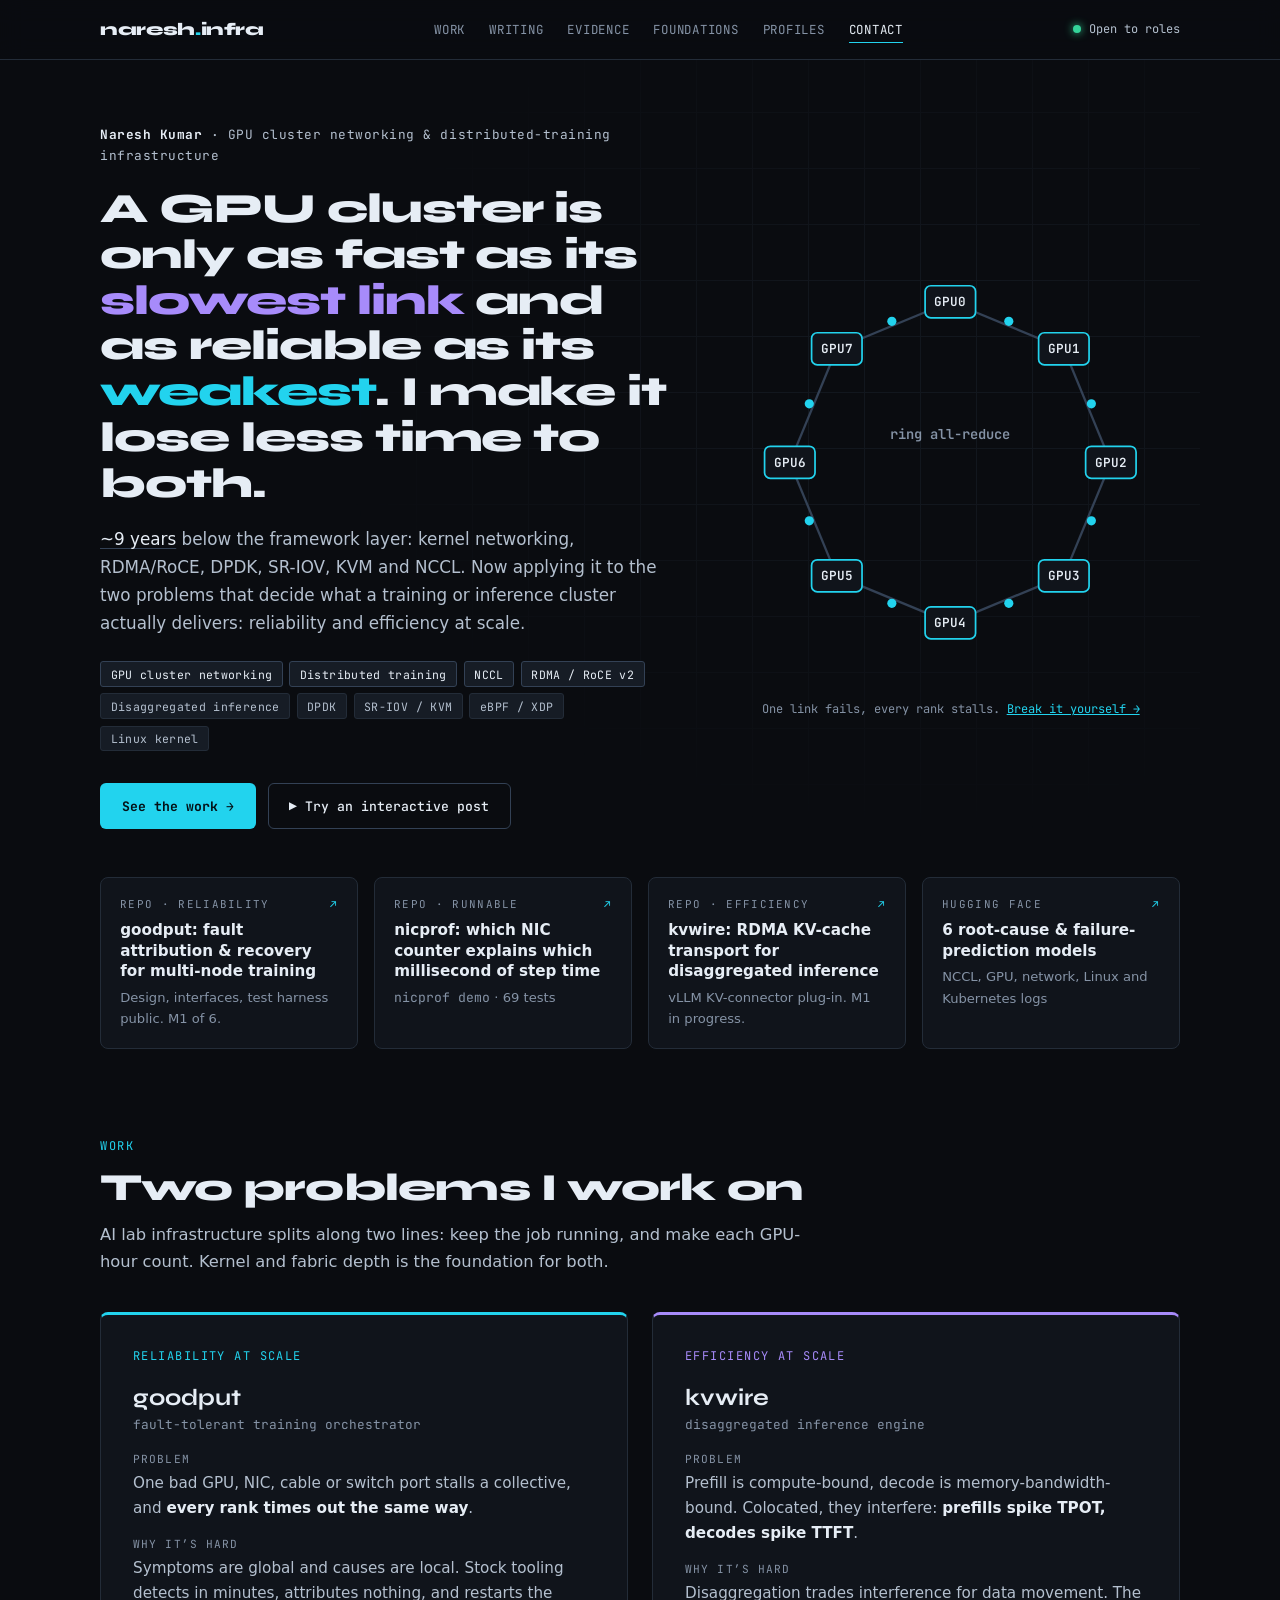
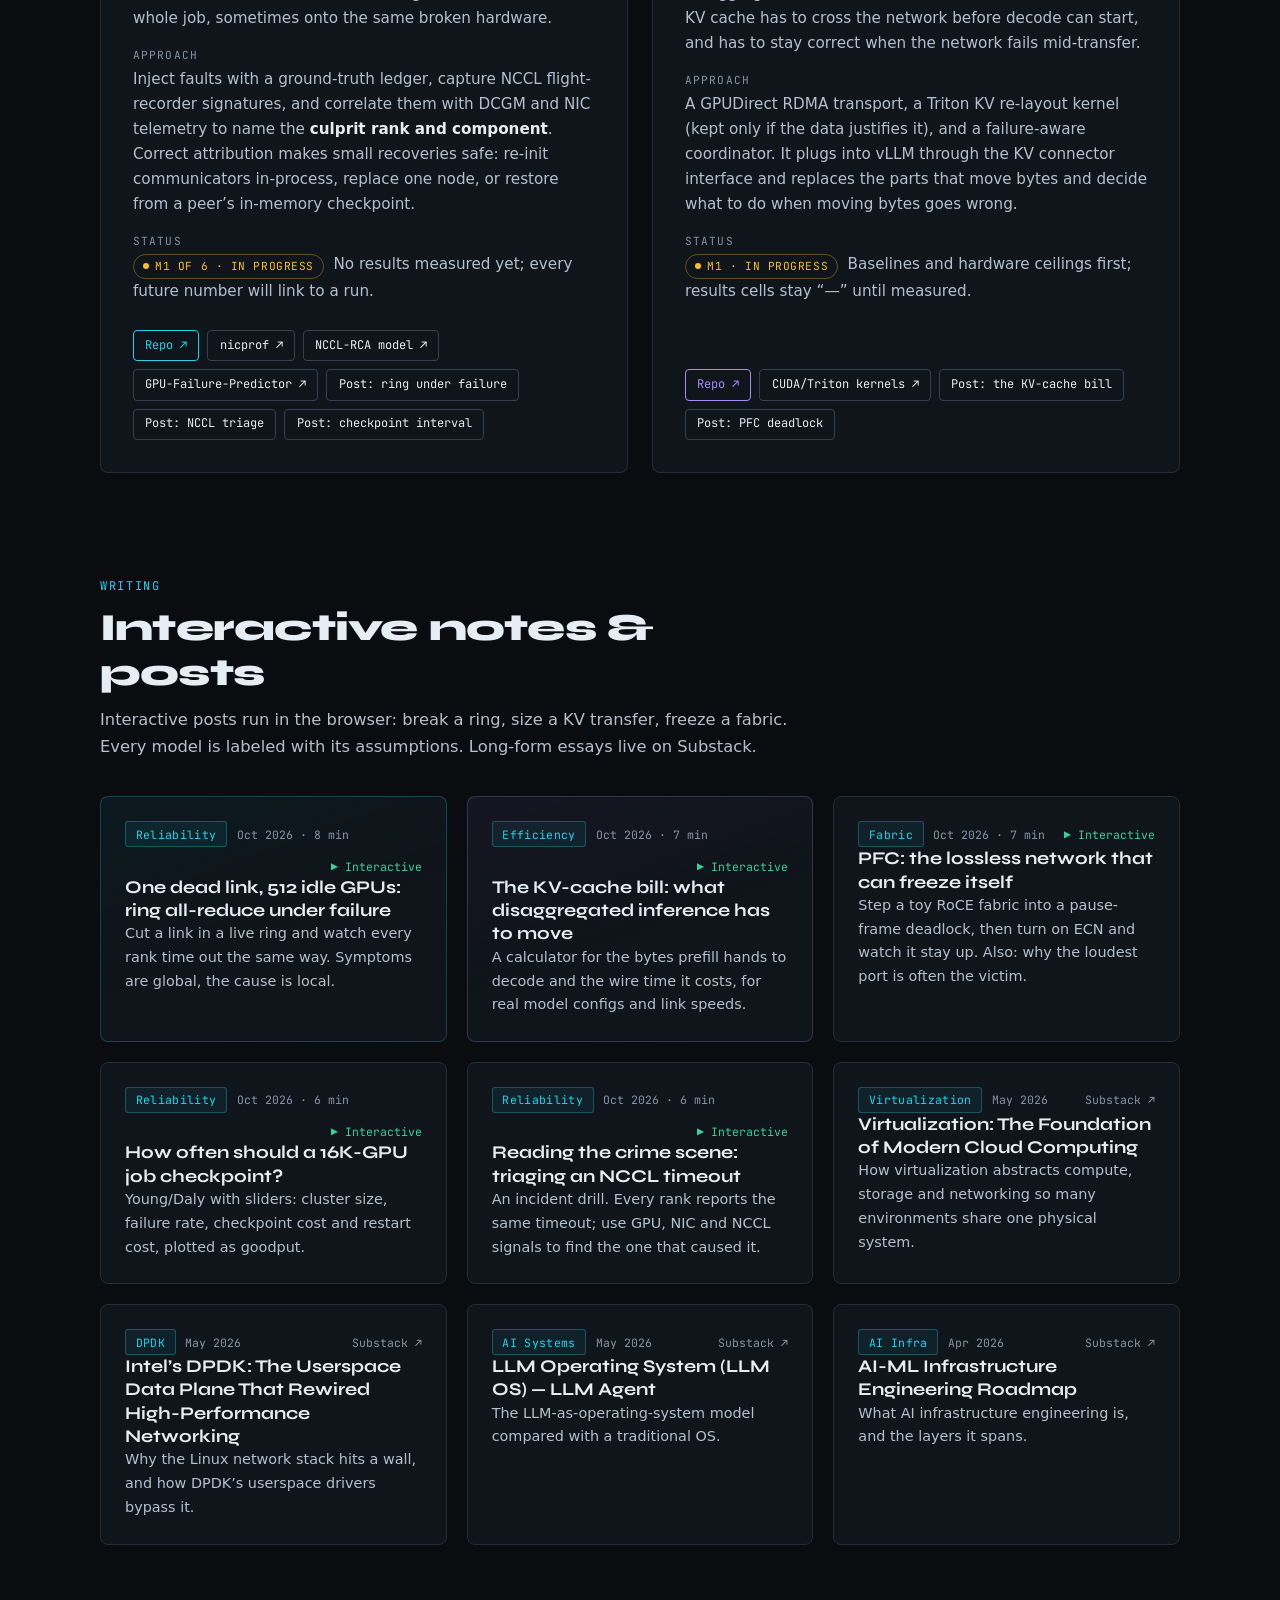
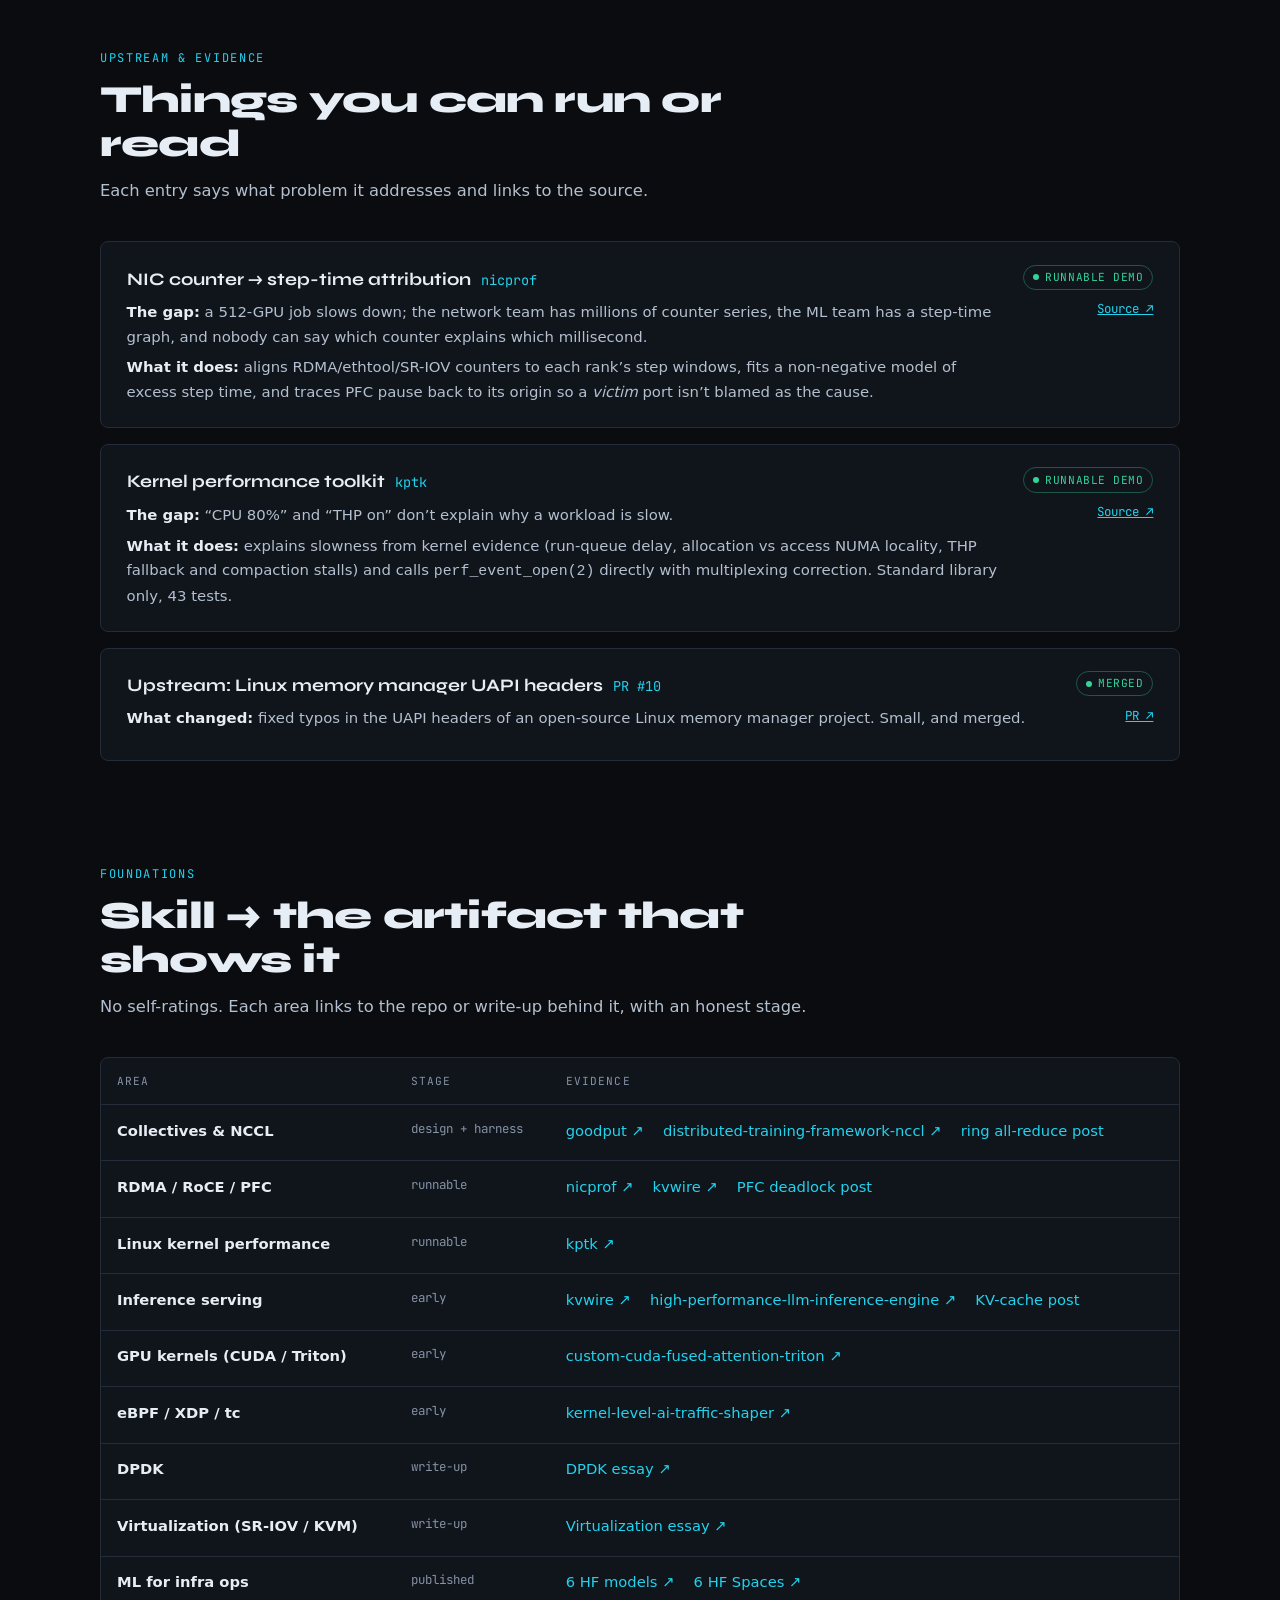
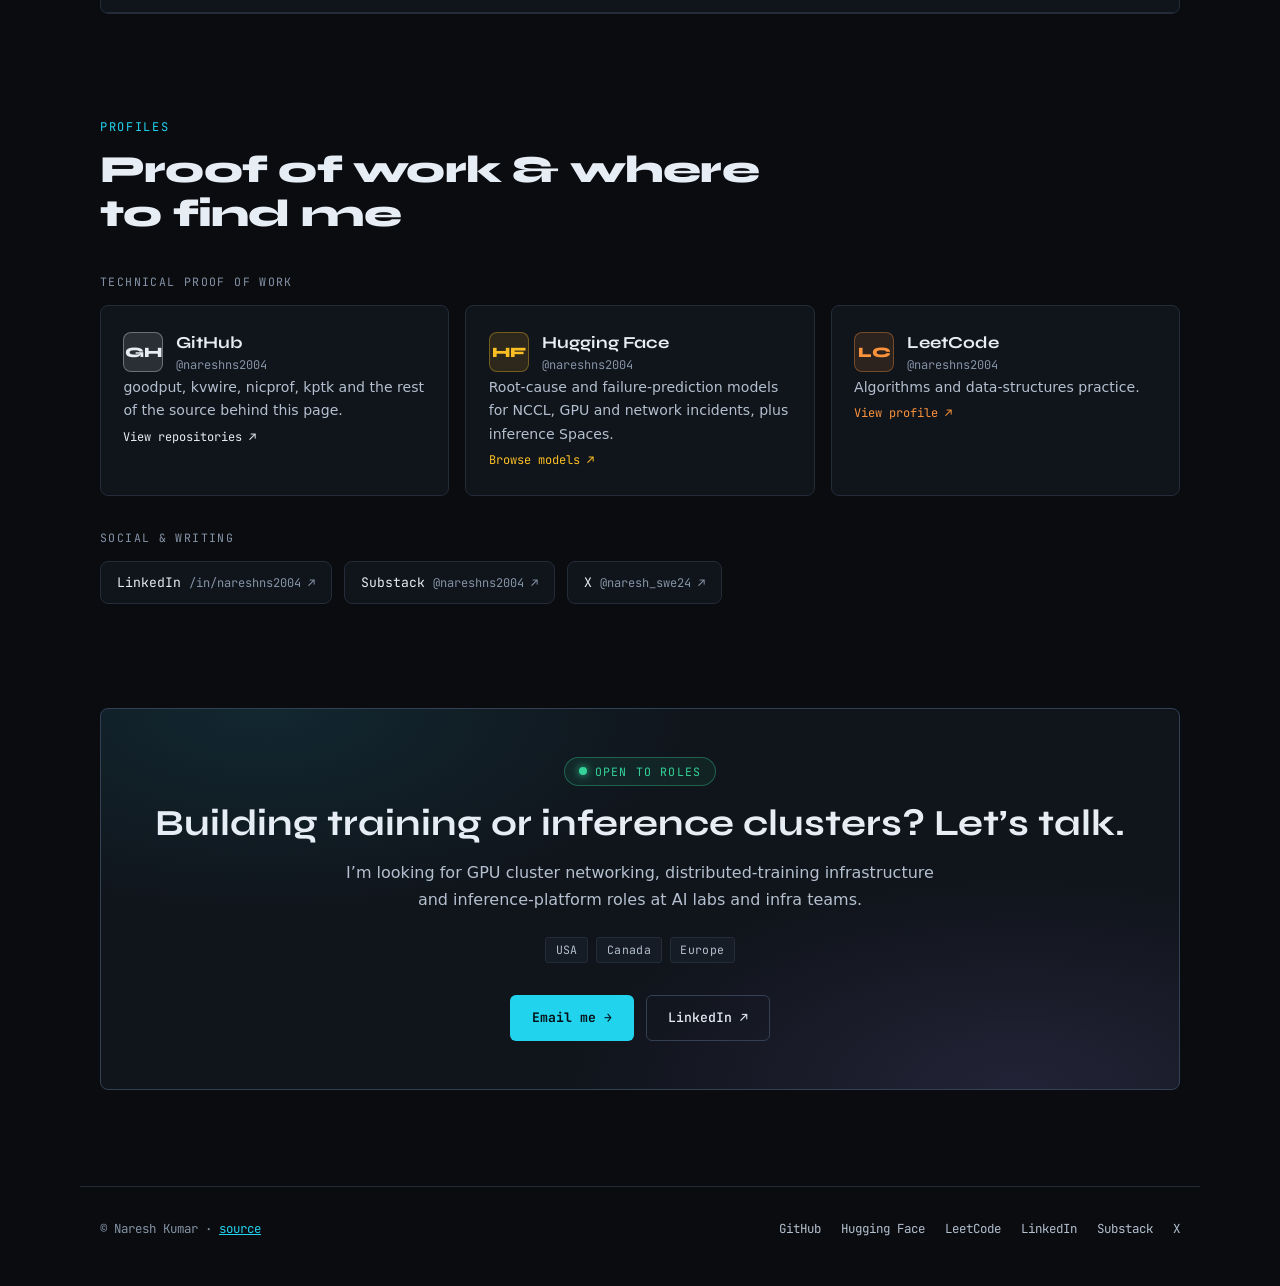
==== commit ff5199c9: "Hero: new headline blending options A and C "A GPU cluster is only as fast as its slowest link and a" ====
--- a/index.html
+++ b/index.html
@@ -10,7 +10,7 @@
 <meta property="og:type" content="website">
 <meta property="og:url" content="https://portfolio-webapp-roan.vercel.app/">
 <meta property="og:title" content="Naresh Kumar — GPU Cluster Networking &amp; Training Infrastructure">
-<meta property="og:description" content="Making GPU clusters lose less time to failures and less time moving bytes. Repos, models and interactive write-ups.">
+<meta property="og:description" content="A GPU cluster is only as fast as its slowest link and as reliable as its weakest. Repos, models and interactive write-ups on making it lose less time to both.">
 <meta property="og:image" content="https://portfolio-webapp-roan.vercel.app/og-image.png">
 <meta property="og:image:width" content="1200">
 <meta property="og:image:height" content="630">
@@ -67,16 +67,11 @@
 <main id="main">
 
 <!-- HERO -->
-<!--
-  TODO(naresh): pick the hero line (CLAUDE.md item 2). Current choice is A.
-    A) "I make GPU clusters lose less time to failures and less time moving bytes."
-    B) "When one link fails, a 512-GPU job stops. I build the infrastructure that finds it and gets training back fast."
-    C) "A GPU cluster is as fast as its slowest link and as reliable as its weakest one. I work on both."
--->
+<!-- Hero line: blend of options A + C, chosen by Naresh (Oct 2026). -->
 <header class="hero" id="top">
   <div>
     <p class="hero-eyebrow"><strong>Naresh Kumar</strong> · GPU cluster networking &amp; distributed-training infrastructure</p>
-    <h1 class="hero-title">I make GPU clusters lose less time to <em>failures</em> and less time <em class="alt">moving bytes</em>.</h1>
+    <h1 class="hero-title">A GPU cluster is only as fast as its <em class="alt">slowest link</em> and as reliable as its <em>weakest</em>. I make it lose less time to both.</h1>
     <p class="hero-bio">
       <a href="https://www.linkedin.com/in/nareshns2004/" target="_blank" rel="noopener">~9 years</a> below the framework layer:
       kernel networking, RDMA/RoCE, DPDK, SR-IOV, KVM and NCCL. Now applying it to the two problems that
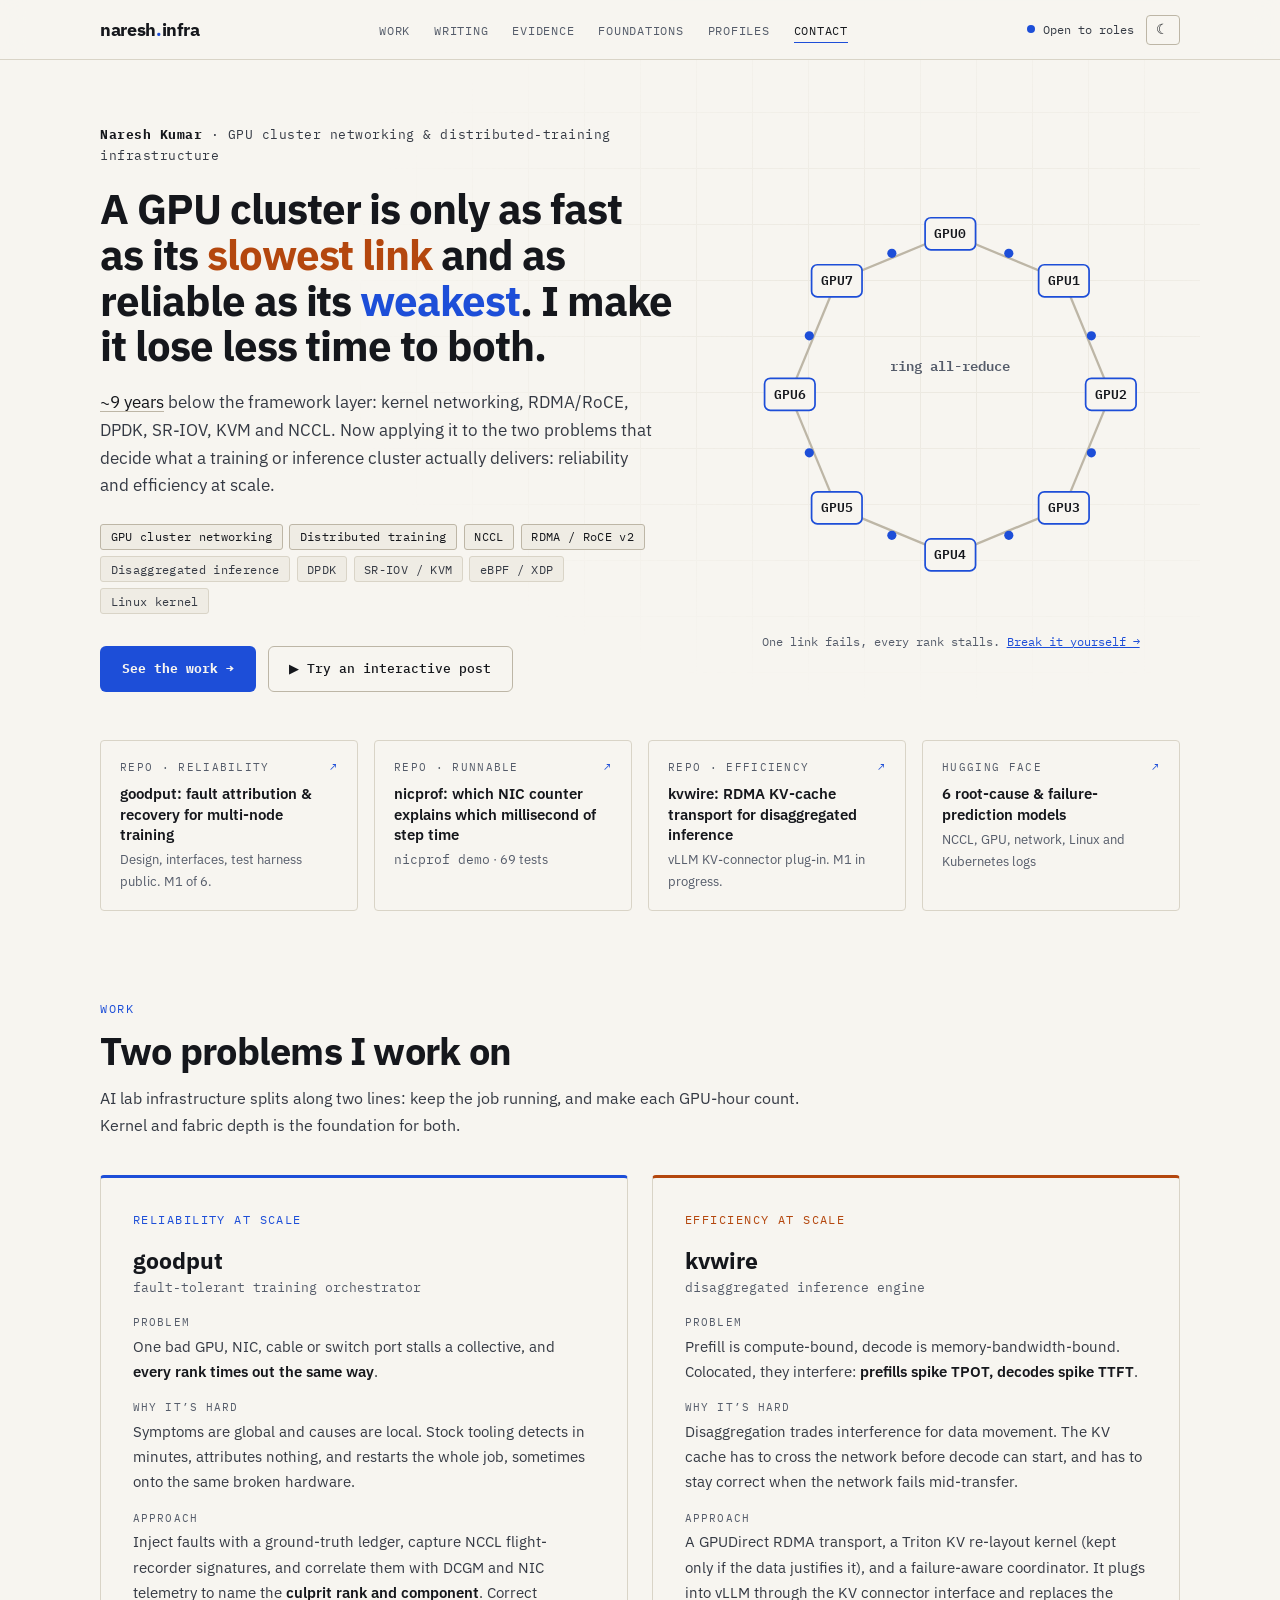
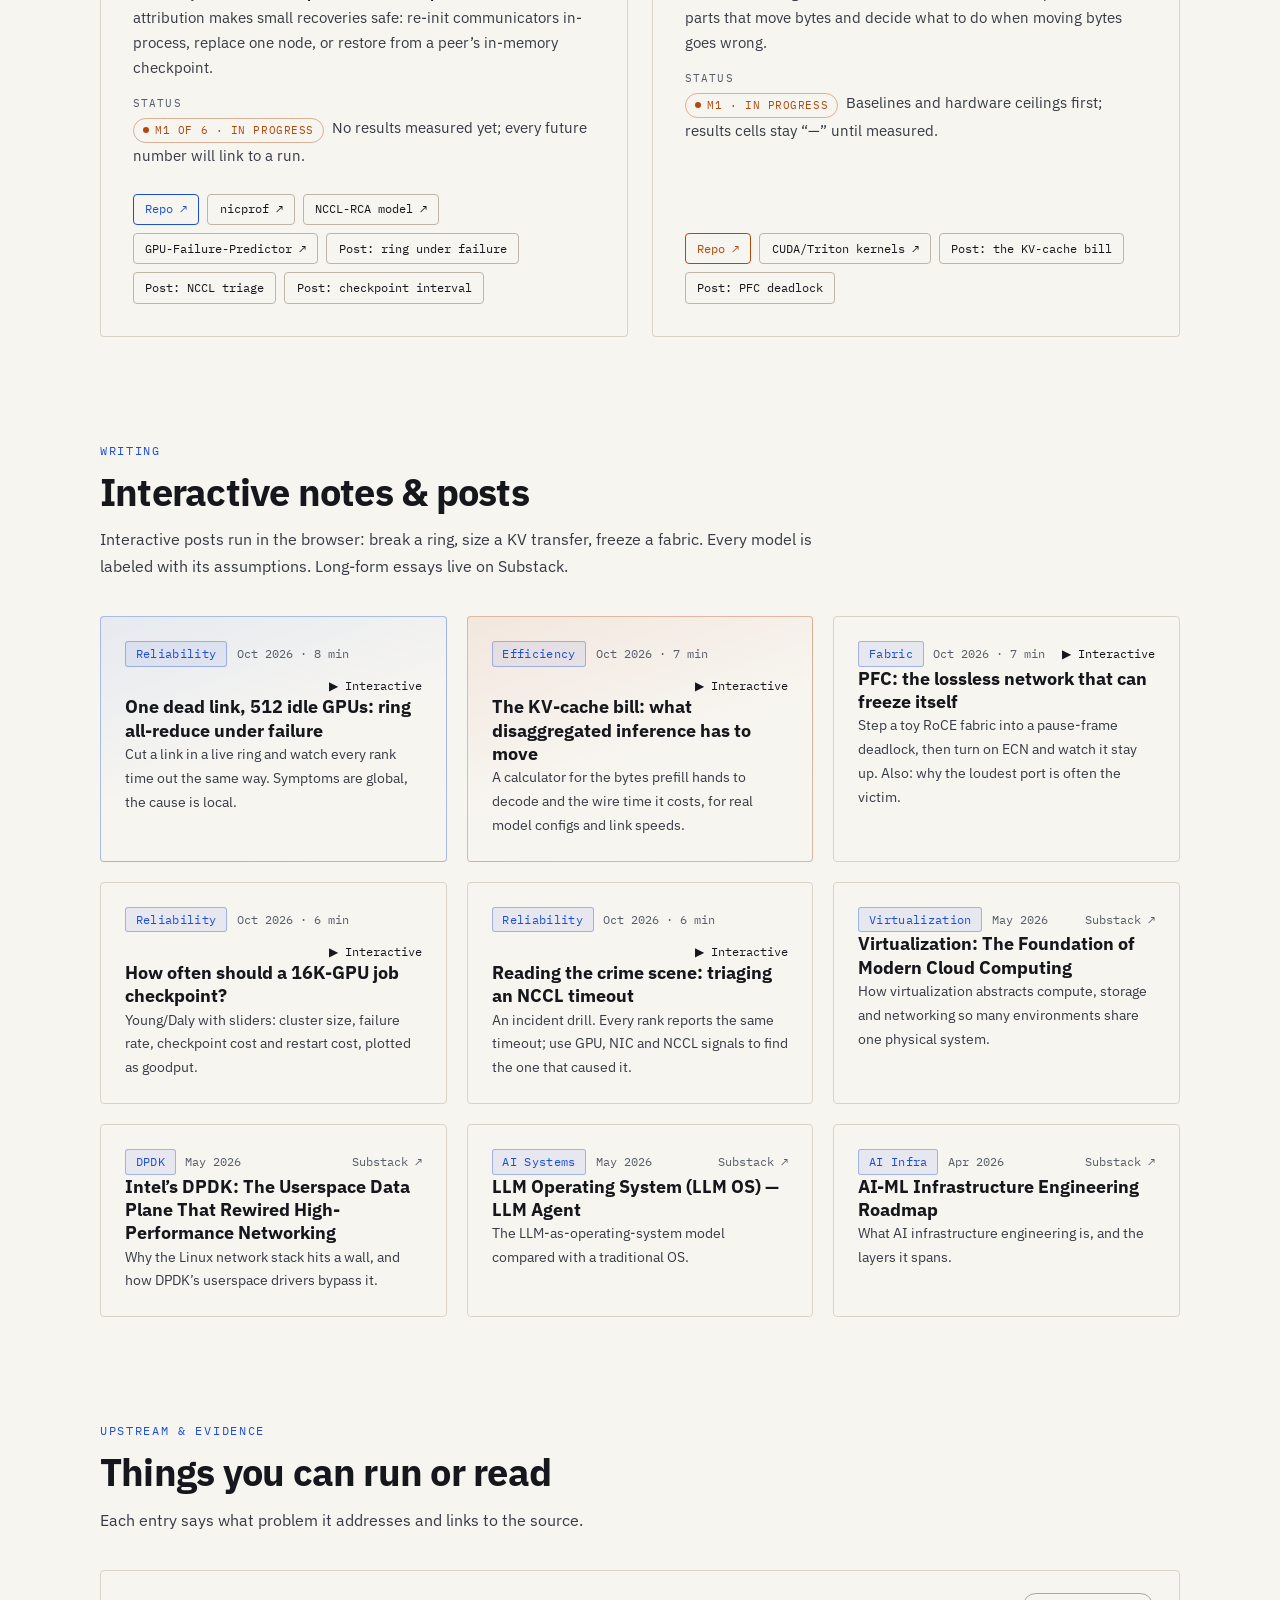
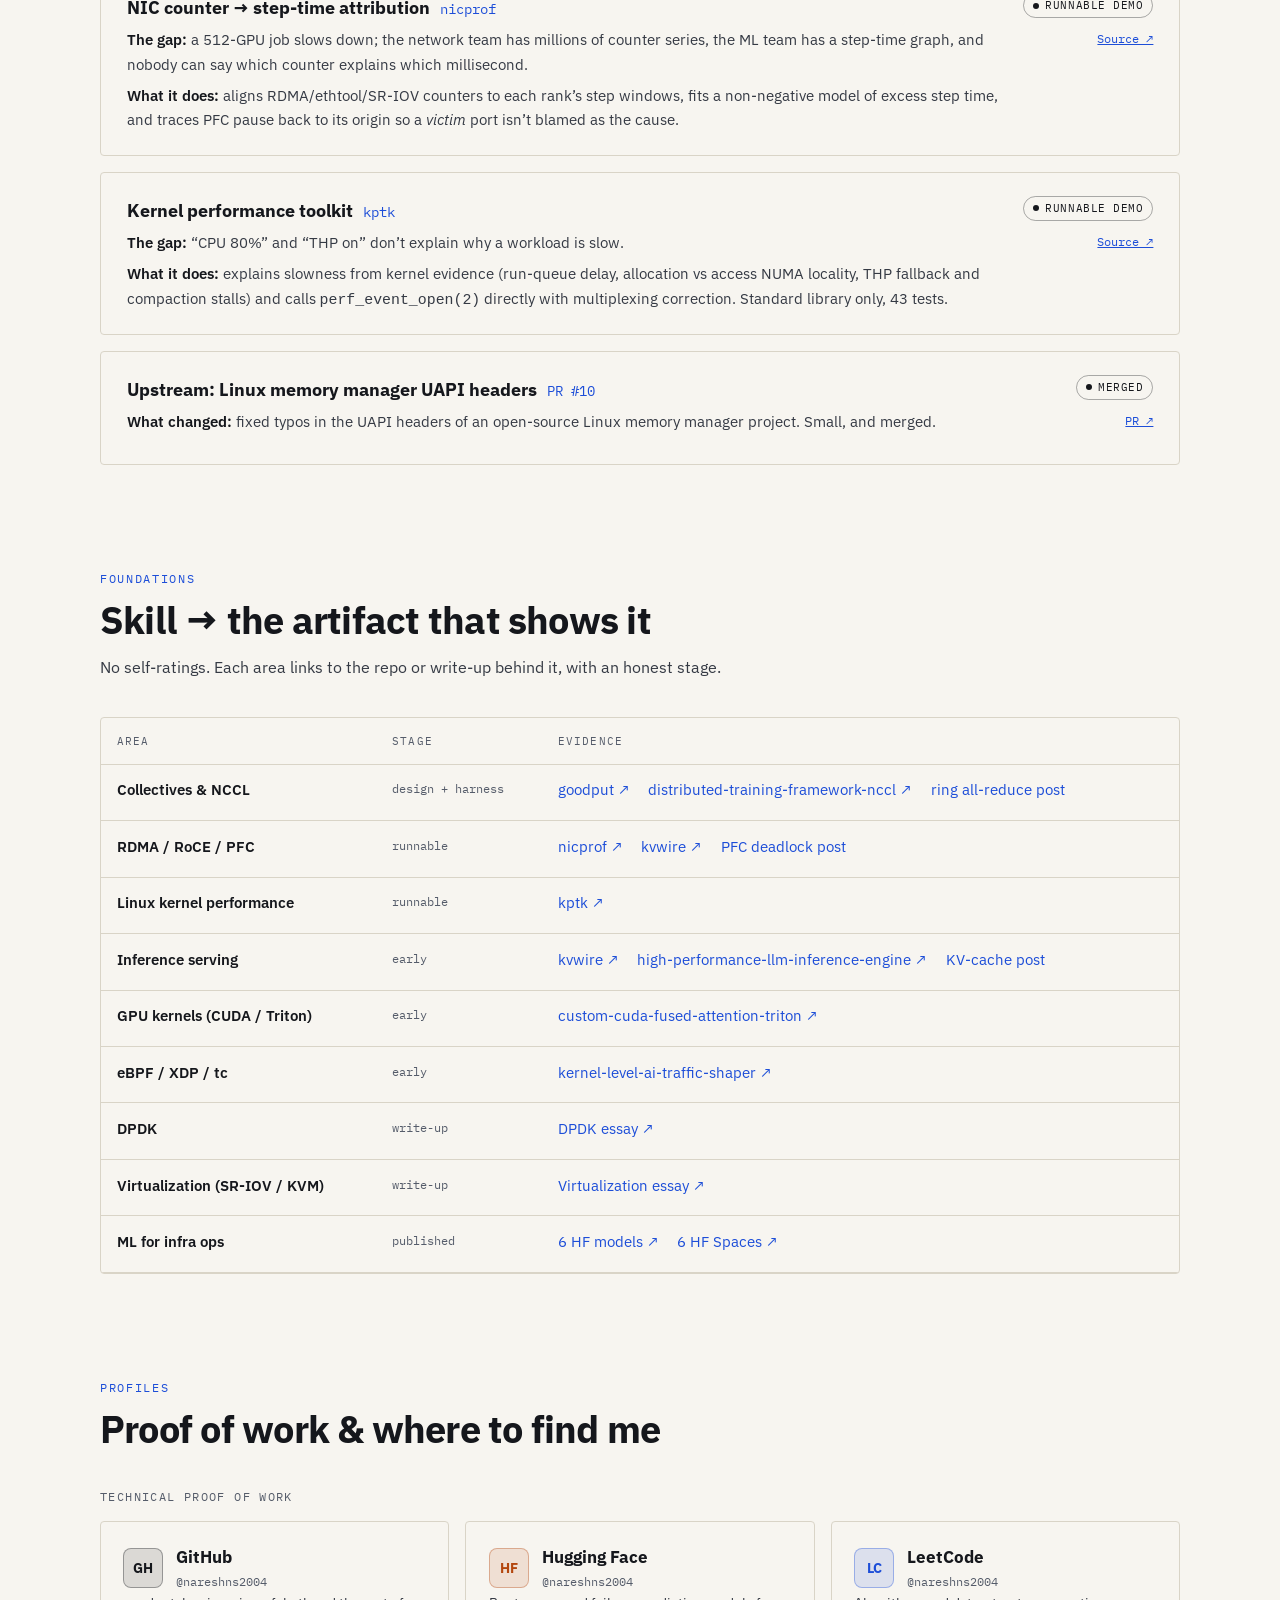
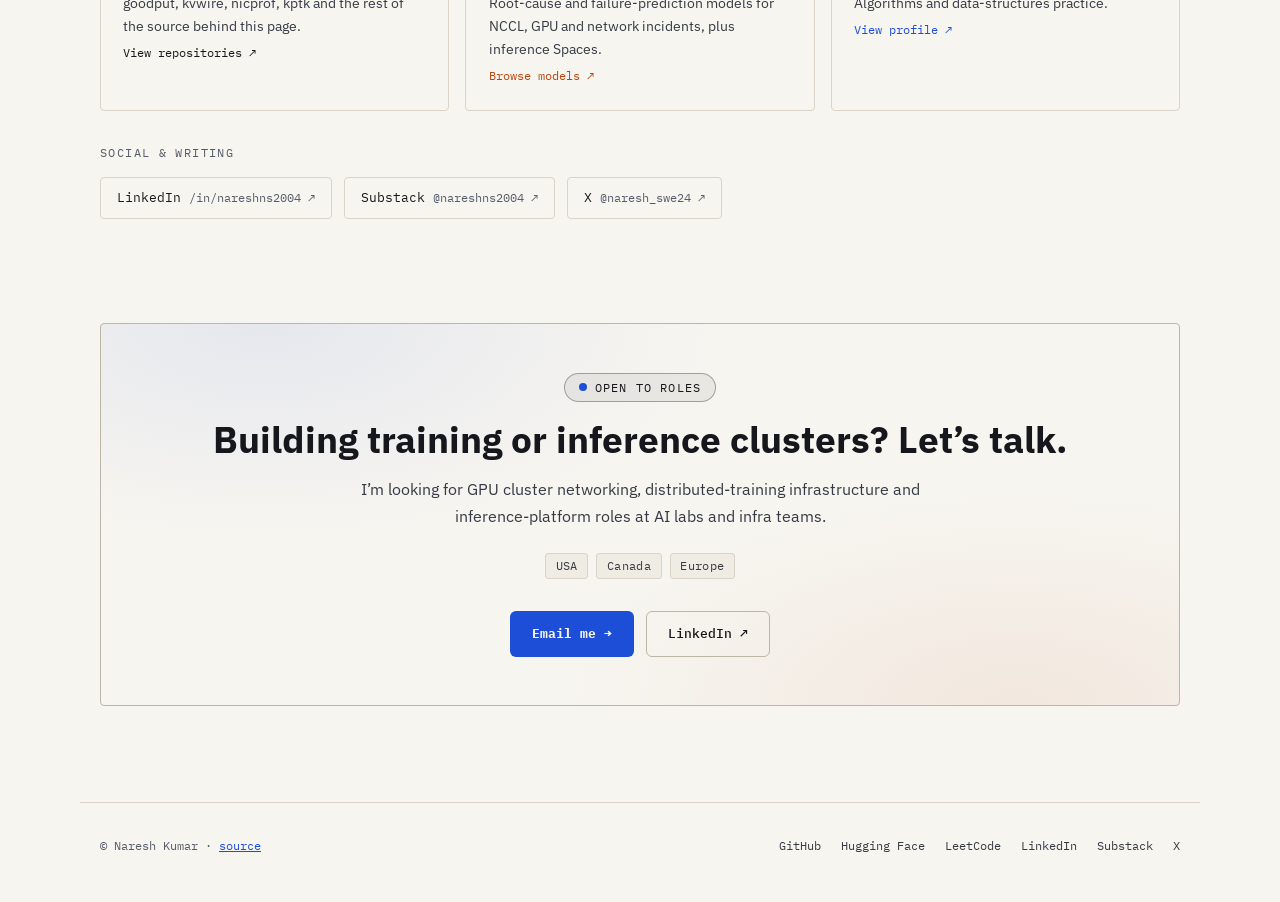
==== commit e699caff: "Refresh 1/4: datasheet palette, IBM Plex, light/dark themes - site.css: six named colors (Paper, Ink" ====
--- a/index.html
+++ b/index.html
@@ -18,7 +18,9 @@
 <meta name="twitter:card" content="summary_large_image">
 <meta name="twitter:site" content="@naresh_swe24">
 <meta name="twitter:image" content="https://portfolio-webapp-roan.vercel.app/og-image.png">
-<meta name="theme-color" content="#0a0c10">
+<meta name="theme-color" content="#F7F5F0" media="(prefers-color-scheme: light)">
+<meta name="theme-color" content="#10151D" media="(prefers-color-scheme: dark)">
+<script>try { var t = localStorage.getItem('theme'); if (t === 'light' || t === 'dark') document.documentElement.dataset.theme = t; } catch (e) {}</script>
 <script type="application/ld+json">
 {
   "@context": "https://schema.org",
@@ -41,7 +43,7 @@
 <link rel="icon" href="favicon.ico" type="image/x-icon">
 <link rel="preconnect" href="https://fonts.googleapis.com">
 <link rel="preconnect" href="https://fonts.gstatic.com" crossorigin>
-<link href="https://fonts.googleapis.com/css2?family=JetBrains+Mono:wght@400;500;700&family=Syne:wght@600;700;800&display=swap" rel="stylesheet">
+<link href="https://fonts.googleapis.com/css2?family=IBM+Plex+Mono:wght@400;500;600&family=IBM+Plex+Sans:wght@400;500;600;700&display=swap" rel="stylesheet">
 <link rel="stylesheet" href="assets/css/site.css">
 <link rel="stylesheet" href="assets/css/home.css">
 </head>
@@ -51,7 +53,6 @@
 <nav class="nav" aria-label="Primary">
   <div class="nav-inner">
     <a class="nav-brand" href="#top">naresh<span>.</span>infra</a>
-    <button class="nav-toggle" aria-expanded="false" aria-controls="nav-links">Menu</button>
     <ul class="nav-links" id="nav-links">
       <li><a href="#work">Work</a></li>
       <li><a href="#writing">Writing</a></li>
@@ -60,7 +61,11 @@
       <li><a href="#profiles">Profiles</a></li>
       <li><a href="#contact">Contact</a></li>
     </ul>
-    <a class="nav-status" href="#contact"><span class="status-dot"></span>Open to roles</a>
+    <div class="nav-right">
+      <a class="nav-status" href="#contact"><span class="status-dot"></span>Open to roles</a>
+      <button class="theme-toggle" type="button" aria-label="Switch to dark theme">◐</button>
+      <button class="nav-toggle" aria-expanded="false" aria-controls="nav-links">Menu</button>
+    </div>
   </div>
 </nav>
 
@@ -312,17 +317,17 @@
 
   <p class="profile-label">Technical proof of work</p>
   <div class="profiles-primary">
-    <a class="card profile reveal" href="https://github.com/nareshns2004" target="_blank" rel="noopener" style="--pc:#e6edf5">
+    <a class="card profile reveal" href="https://github.com/nareshns2004" target="_blank" rel="noopener" style="--pc:var(--ink)">
       <div class="profile-top"><div class="profile-badge">GH</div><div><div class="profile-name">GitHub</div><div class="profile-handle">@nareshns2004</div></div></div>
       <p class="profile-desc">goodput, kvwire, nicprof, kptk and the rest of the source behind this page.</p>
       <span class="profile-cta">View repositories ↗</span>
     </a>
-    <a class="card profile reveal" href="https://huggingface.co/nareshns2004" target="_blank" rel="noopener" style="--pc:#fbbf24">
+    <a class="card profile reveal" href="https://huggingface.co/nareshns2004" target="_blank" rel="noopener" style="--pc:var(--copper)">
       <div class="profile-top"><div class="profile-badge">HF</div><div><div class="profile-name">Hugging Face</div><div class="profile-handle">@nareshns2004</div></div></div>
       <p class="profile-desc">Root-cause and failure-prediction models for NCCL, GPU and network incidents, plus inference Spaces.</p>
       <span class="profile-cta">Browse models ↗</span>
     </a>
-    <a class="card profile reveal" href="https://leetcode.com/u/nareshns2004/" target="_blank" rel="noopener" style="--pc:#fb923c">
+    <a class="card profile reveal" href="https://leetcode.com/u/nareshns2004/" target="_blank" rel="noopener" style="--pc:var(--signal)">
       <div class="profile-top"><div class="profile-badge">LC</div><div><div class="profile-name">LeetCode</div><div class="profile-handle">@nareshns2004</div></div></div>
       <p class="profile-desc">Algorithms and data-structures practice.</p>
       <span class="profile-cta">View profile ↗</span>
--- a/assets/css/site.css
+++ b/assets/css/site.css
@@ -3,30 +3,52 @@
    Used by index.html and every page under posts/.
    ────────────────────────────────────────────────────────────── */
 
+/* Palette: six named colors (Paper, Ink, Graphite, Signal, Copper, Fault), light default +
+   dark via system setting or the toggle. Legacy names (--bg, --accent, --ok…) are aliases. */
 :root {
-  --bg: #0a0c10;
-  --bg2: #10141b;
-  --bg3: #161c25;
-  --border: #232c38;
-  --border-bright: #334155;
-
-  --accent: #22d3ee;      /* cyan: links, primary actions */
-  --accent2: #a78bfa;     /* violet: efficiency / inference */
-  --ok: #34d399;          /* green: healthy, runnable */
-  --warn: #fbbf24;        /* amber: in progress, degraded */
-  --bad: #f87171;         /* red: failure */
-
-  --text: #e6edf5;
-  --text-mid: #b4c0cf;
-  --text-dim: #8593a6;    /* ≥ 5.5:1 on --bg */
-
-  --font-mono: 'JetBrains Mono', ui-monospace, SFMono-Regular, Menlo, monospace;
-  --font-display: 'Syne', system-ui, sans-serif;
-  --font-prose: system-ui, -apple-system, 'Segoe UI', Roboto, 'Helvetica Neue', Arial, sans-serif;
+  --paper: #F7F5F0;  --paper-2: #EFECE4;  --rule: #D9D4C7;  --rule-strong: #BDB6A6;
+  --ink: #15171C;    --ink-2: #353A44;    --graphite: #555C6A;
+  --signal: #1D4ED8; --copper: #B4470E;   --fault: #C2261D;
+  --on-ink: #F7F5F0;
+  color-scheme: light;
+
+  --bg: var(--paper);
+  --bg2: var(--paper);
+  --bg3: var(--paper-2);
+  --border: var(--rule);
+  --border-bright: var(--rule-strong);
+  --accent: var(--signal);    /* reliability, links, running */
+  --accent2: var(--copper);   /* efficiency, in progress */
+  --ok: var(--ink);           /* done, healthy */
+  --warn: var(--copper);      /* waiting, in progress */
+  --bad: var(--fault);        /* failures only */
+  --text: var(--ink);
+  --text-mid: var(--ink-2);
+  --text-dim: var(--graphite);
+
+  --font-mono: 'IBM Plex Mono', ui-monospace, SFMono-Regular, Menlo, monospace;
+  --font-display: 'IBM Plex Sans', system-ui, sans-serif;
+  --font-prose: 'IBM Plex Sans', system-ui, -apple-system, 'Segoe UI', Roboto, sans-serif;
 
   --max: 1120px;
-  --radius: 8px;
+  --radius: 4px;
   --nav-h: 60px;
+}
+@media (prefers-color-scheme: dark) {
+  :root:not([data-theme="light"]) {
+    --paper: #10151D;  --paper-2: #171E29;  --rule: #2A3341;  --rule-strong: #3B4656;
+    --ink: #ECE8E0;    --ink-2: #CFCAC0;    --graphite: #A3ABB8;
+    --signal: #86A8FF; --copper: #F0935C;   --fault: #FF7D73;
+    --on-ink: #10151D;
+    color-scheme: dark;
+  }
+}
+:root[data-theme="dark"] {
+  --paper: #10151D;  --paper-2: #171E29;  --rule: #2A3341;  --rule-strong: #3B4656;
+  --ink: #ECE8E0;    --ink-2: #CFCAC0;    --graphite: #A3ABB8;
+  --signal: #86A8FF; --copper: #F0935C;   --fault: #FF7D73;
+  --on-ink: #10151D;
+  color-scheme: dark;
 }
 
 * { margin: 0; padding: 0; box-sizing: border-box; }
@@ -48,7 +70,7 @@
 
 .skip-link {
   position: absolute; left: -999px; top: 8px; z-index: 300;
-  background: var(--accent); color: var(--bg);
+  background: var(--ink); color: var(--on-ink);
   padding: 0.5rem 1rem; border-radius: 4px; font-weight: 700;
 }
 .skip-link:focus { left: 8px; }
@@ -68,7 +90,7 @@
 /* ─── NAV ─── */
 .nav {
   position: fixed; inset: 0 0 auto 0; height: var(--nav-h); z-index: 100;
-  background: rgba(10, 12, 16, 0.88);
+  background: color-mix(in srgb, var(--paper) 90%, transparent);
   backdrop-filter: blur(12px);
   border-bottom: 1px solid var(--border);
 }
@@ -96,10 +118,17 @@
 }
 .status-dot {
   width: 8px; height: 8px; border-radius: 50%; flex-shrink: 0;
-  background: var(--ok); box-shadow: 0 0 8px var(--ok);
+  background: var(--signal);
   animation: pulse 2.4s infinite;
 }
 @keyframes pulse { 0%, 100% { opacity: 1; } 50% { opacity: 0.45; } }
+
+.theme-toggle {
+  background: none; border: 1px solid var(--border-bright); color: var(--text);
+  border-radius: 4px; width: 34px; height: 30px; cursor: pointer; font-size: 0.9rem; line-height: 1;
+}
+.theme-toggle:hover { border-color: var(--text-dim); }
+.nav-right { display: flex; align-items: center; gap: 0.75rem; }
 
 .nav-toggle {
   display: none; background: none; border: 1px solid var(--border-bright);
@@ -108,7 +137,14 @@
 }
 
 @media (max-width: 860px) {
-  .nav-toggle { display: inline-block; }
+  .theme-toggle {
+  background: none; border: 1px solid var(--border-bright); color: var(--text);
+  border-radius: 4px; width: 34px; height: 30px; cursor: pointer; font-size: 0.9rem; line-height: 1;
+}
+.theme-toggle:hover { border-color: var(--text-dim); }
+.nav-right { display: flex; align-items: center; gap: 0.75rem; }
+
+.nav-toggle { display: inline-block; }
   .nav-status { display: none; }
   .nav-links {
     display: none; position: absolute; top: var(--nav-h); left: 0; right: 0;
@@ -127,8 +163,8 @@
   text-decoration: none; cursor: pointer; border: 1px solid transparent;
   transition: background 0.2s, border-color 0.2s, color 0.2s, transform 0.2s;
 }
-.btn-primary { background: var(--accent); color: #041016; font-weight: 700; }
-.btn-primary:hover { background: #67e8f9; transform: translateY(-1px); }
+.btn-primary { background: var(--accent); color: var(--on-ink); font-weight: 700; }
+.btn-primary:hover { background: color-mix(in srgb, var(--accent) 85%, var(--ink)); transform: translateY(-1px); }
 .btn-outline { color: var(--text); border-color: var(--border-bright); background: transparent; }
 .btn-outline:hover { border-color: var(--text-mid); }
 
@@ -138,7 +174,7 @@
   padding: 0.15rem 0.6rem; border-radius: 3px;
   background: var(--bg3); border: 1px solid var(--border); color: var(--text-mid);
 }
-.chip-accent { color: var(--accent); border-color: rgba(34, 211, 238, 0.3); background: rgba(34, 211, 238, 0.07); }
+.chip-accent { color: var(--accent); border-color: color-mix(in srgb, var(--accent) 35%, transparent); background: color-mix(in srgb, var(--accent) 7%, transparent); }
 
 .status {
   display: inline-flex; align-items: center; gap: 0.4rem;
@@ -146,8 +182,8 @@
   padding: 0.15rem 0.55rem; border-radius: 999px; border: 1px solid;
 }
 .status::before { content: ''; width: 6px; height: 6px; border-radius: 50%; background: currentColor; }
-.status-ok { color: var(--ok); border-color: rgba(52, 211, 153, 0.35); }
-.status-wip { color: var(--warn); border-color: rgba(251, 191, 36, 0.35); }
+.status-ok { color: var(--ok); border-color: color-mix(in srgb, var(--ok) 35%, transparent); }
+.status-wip { color: var(--warn); border-color: color-mix(in srgb, var(--warn) 40%, transparent); }
 .status-early { color: var(--text-dim); border-color: var(--border-bright); }
 
 /* ─── SECTIONS ─── */
--- a/assets/css/home.css
+++ b/assets/css/home.css
@@ -113,8 +113,8 @@
 /* ─── WRITING ─── */
 .writing-grid { display: grid; grid-template-columns: repeat(3, 1fr); gap: 1.25rem; }
 .post-card { padding: 1.5rem; display: flex; flex-direction: column; gap: 0.7rem; position: relative; overflow: hidden; }
-.post-card.featured { grid-column: span 1; background: linear-gradient(160deg, rgba(34, 211, 238, 0.07), var(--bg2) 55%); border-color: rgba(34, 211, 238, 0.25); }
-.post-card.featured:nth-child(2) { background: linear-gradient(160deg, rgba(167, 139, 250, 0.08), var(--bg2) 55%); border-color: rgba(167, 139, 250, 0.25); }
+.post-card.featured { grid-column: span 1; background: linear-gradient(160deg, color-mix(in srgb, var(--accent) 7%, transparent), var(--bg2) 55%); border-color: color-mix(in srgb, var(--accent) 35%, transparent); }
+.post-card.featured:nth-child(2) { background: linear-gradient(160deg, color-mix(in srgb, var(--accent2) 8%, transparent), var(--bg2) 55%); border-color: color-mix(in srgb, var(--accent2) 35%, transparent); }
 .post-meta { display: flex; flex-wrap: wrap; align-items: center; gap: 0.6rem; font-family: var(--font-mono); font-size: 0.72rem; color: var(--text-dim); }
 .post-kind { margin-left: auto; }
 .post-kind.interactive { color: var(--ok); }
@@ -170,8 +170,8 @@
 .contact::before {
   content: ''; position: absolute; inset: 0; z-index: 0; pointer-events: none;
   background:
-    radial-gradient(ellipse 60% 80% at 15% 0%, rgba(34, 211, 238, 0.10), transparent 70%),
-    radial-gradient(ellipse 60% 80% at 85% 100%, rgba(167, 139, 250, 0.12), transparent 70%);
+    radial-gradient(ellipse 60% 80% at 15% 0%, color-mix(in srgb, var(--accent) 8%, transparent), transparent 70%),
+    radial-gradient(ellipse 60% 80% at 85% 100%, color-mix(in srgb, var(--accent2) 8%, transparent), transparent 70%);
 }
 .contact > * { position: relative; }
 .contact h2 { font-family: var(--font-display); font-size: clamp(1.6rem, 4vw, 2.3rem); line-height: 1.15; margin: 1rem 0; }
@@ -179,7 +179,7 @@
 .contact-badge {
   display: inline-flex; align-items: center; gap: 0.5rem; font-family: var(--font-mono); font-size: 0.72rem;
   letter-spacing: 0.1em; text-transform: uppercase; color: var(--ok);
-  border: 1px solid rgba(52, 211, 153, 0.35); background: rgba(52, 211, 153, 0.08); padding: 0.25rem 0.9rem; border-radius: 999px;
+  border: 1px solid color-mix(in srgb, var(--ok) 35%, transparent); background: color-mix(in srgb, var(--ok) 6%, transparent); padding: 0.25rem 0.9rem; border-radius: 999px;
 }
 .contact-meta { display: flex; flex-wrap: wrap; justify-content: center; gap: 0.5rem; margin-bottom: 2rem; }
 .contact-cta { display: flex; flex-wrap: wrap; justify-content: center; gap: 0.75rem; }
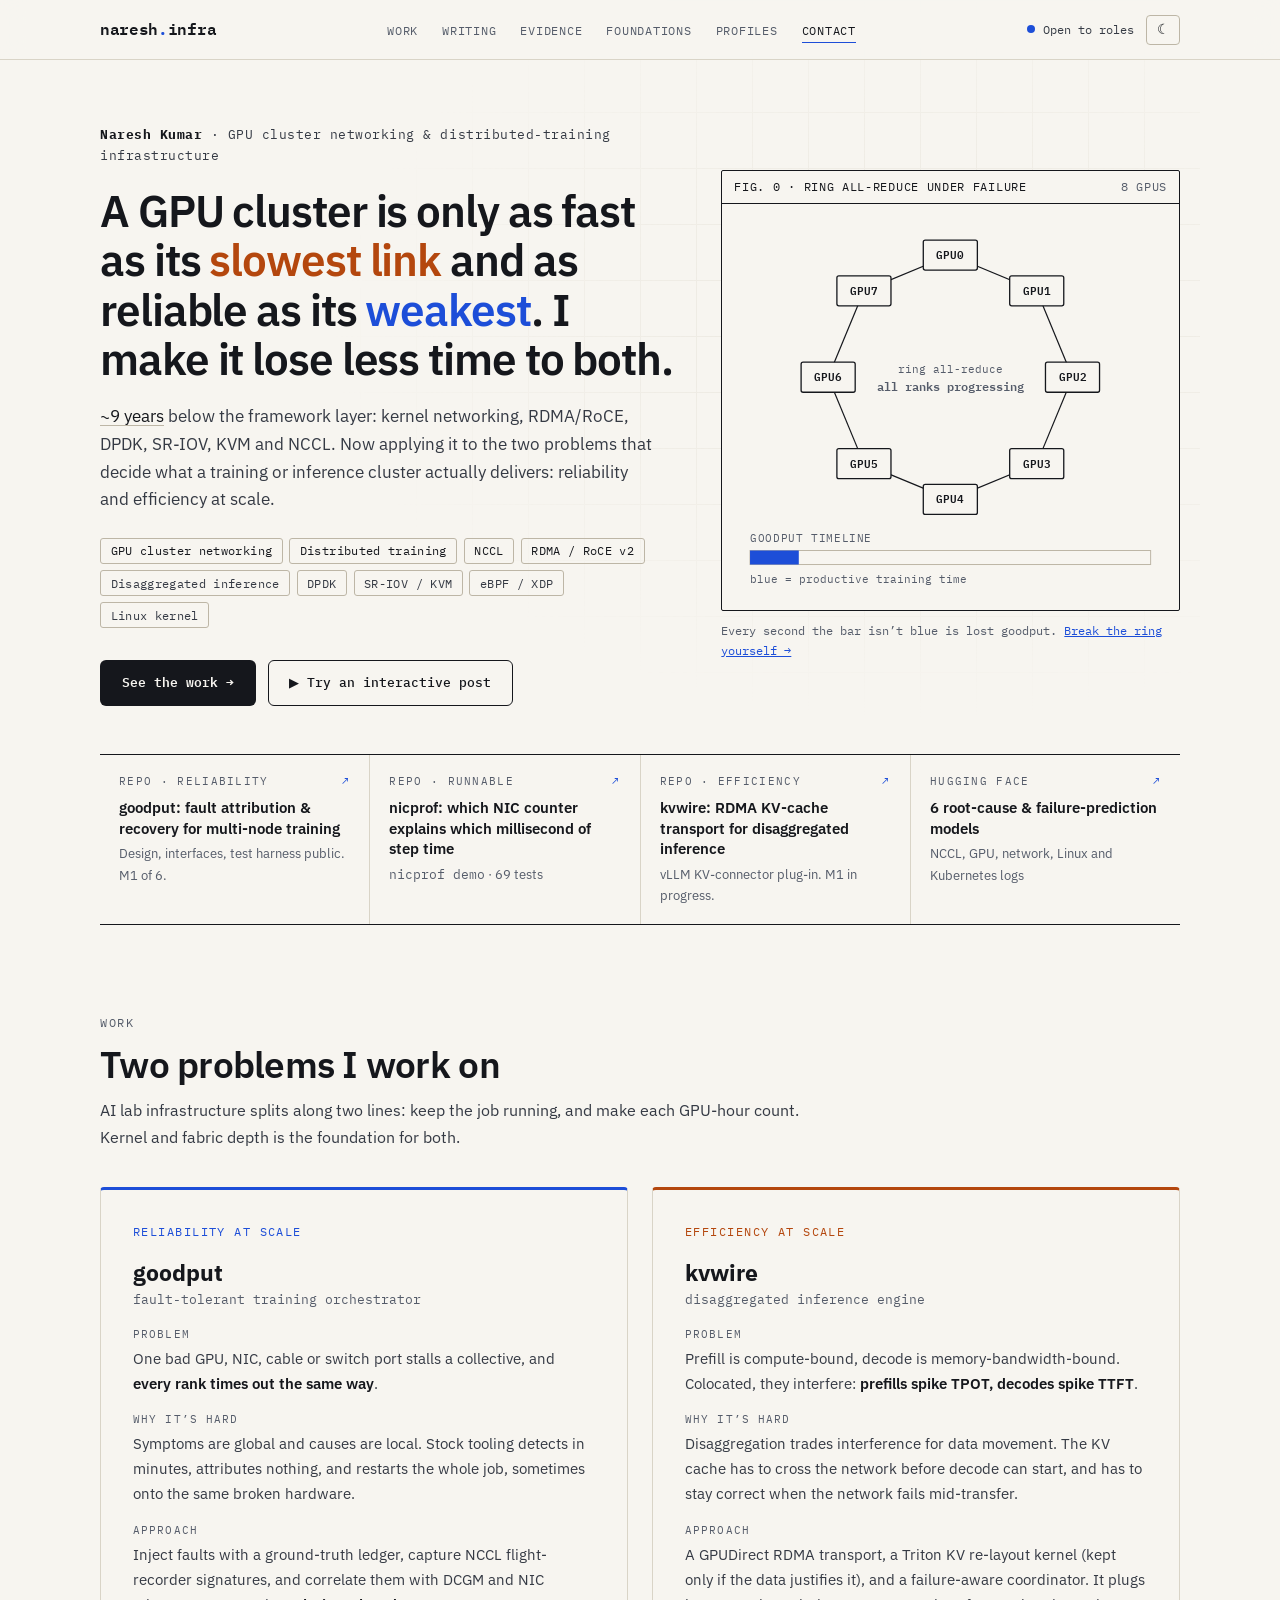
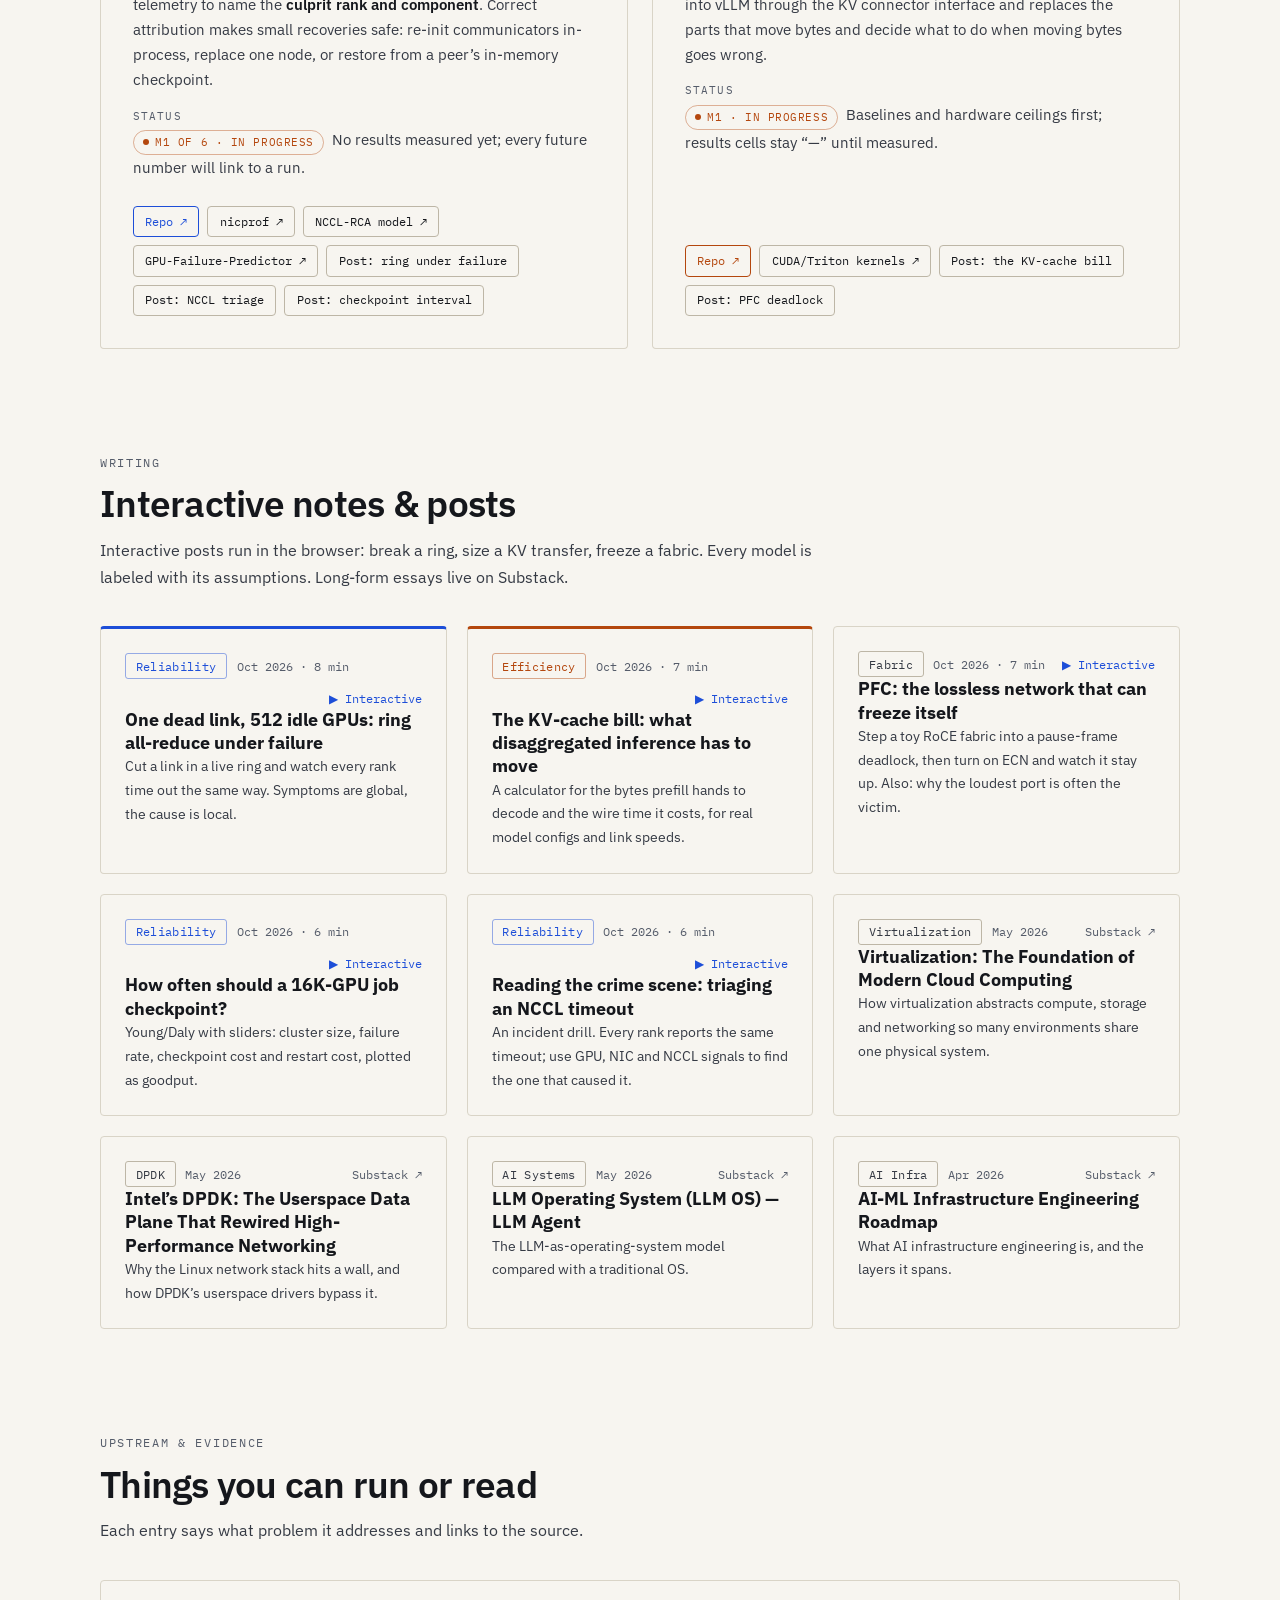
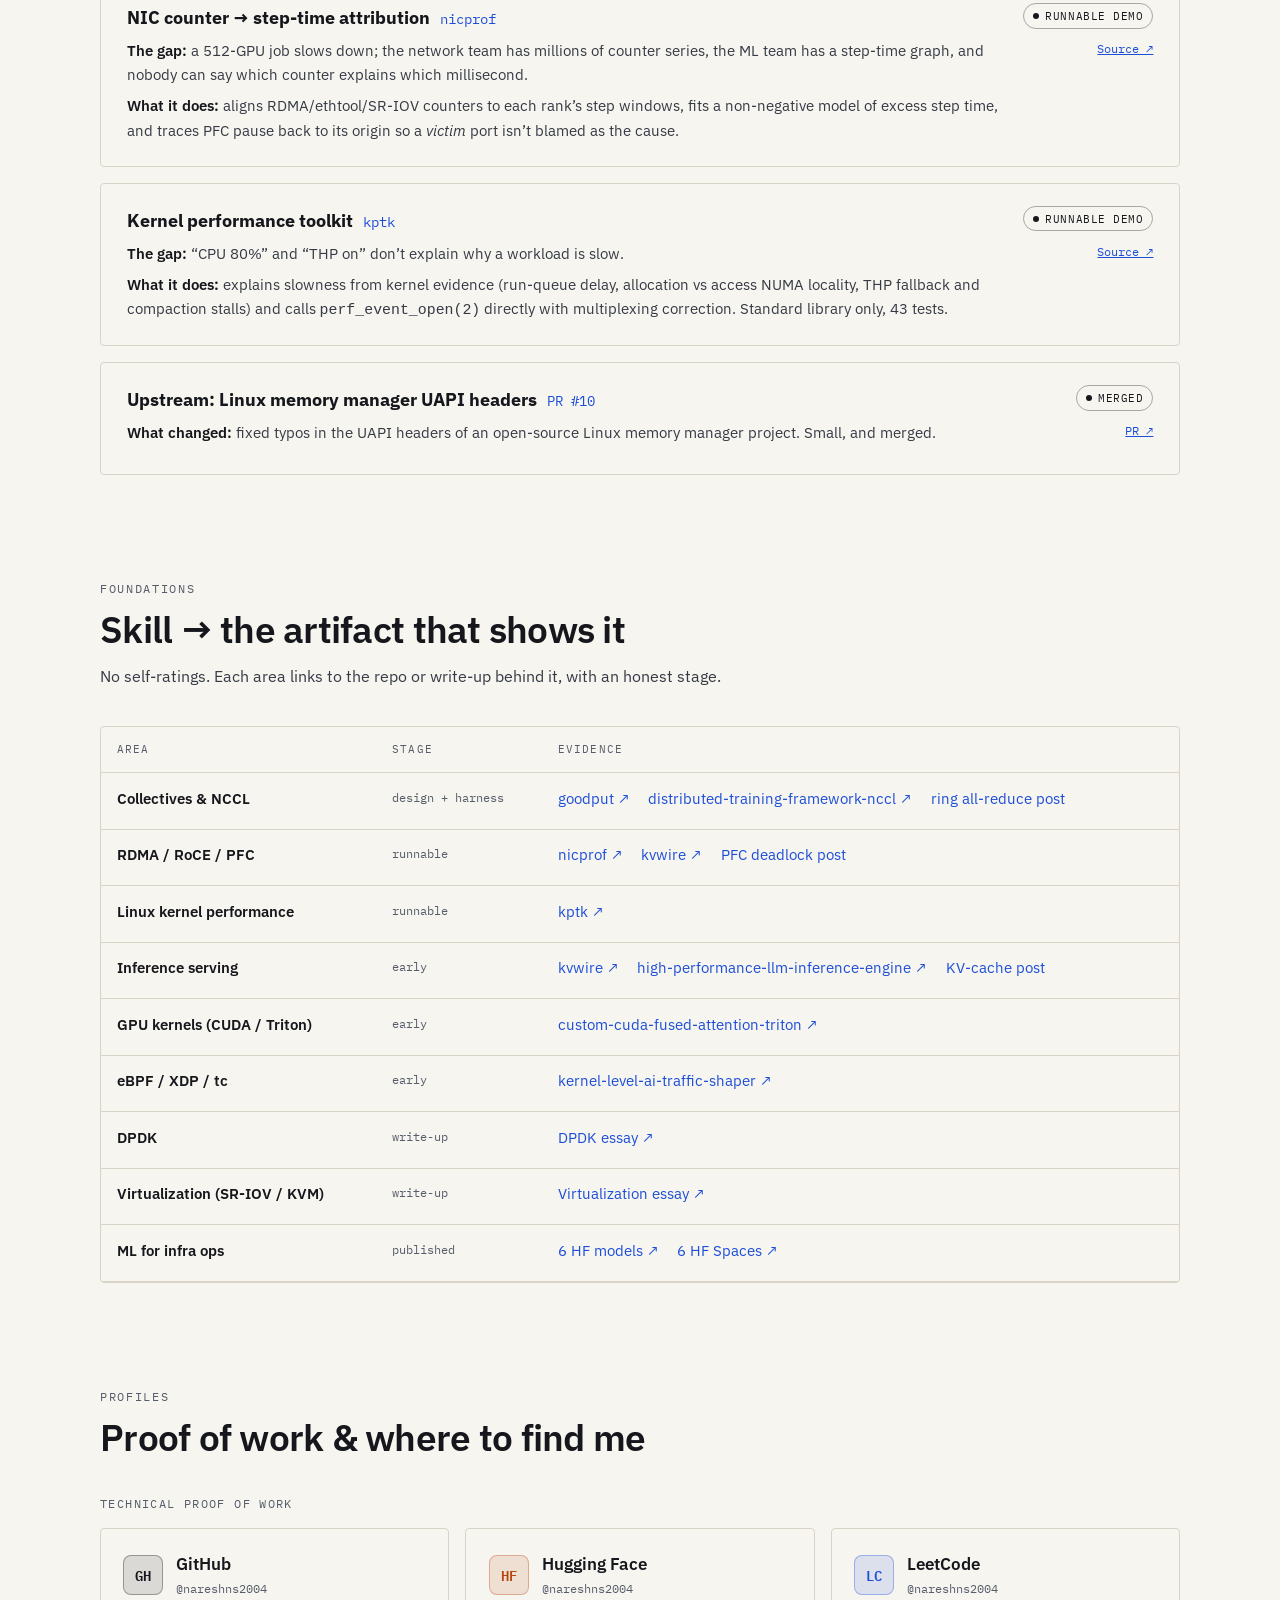
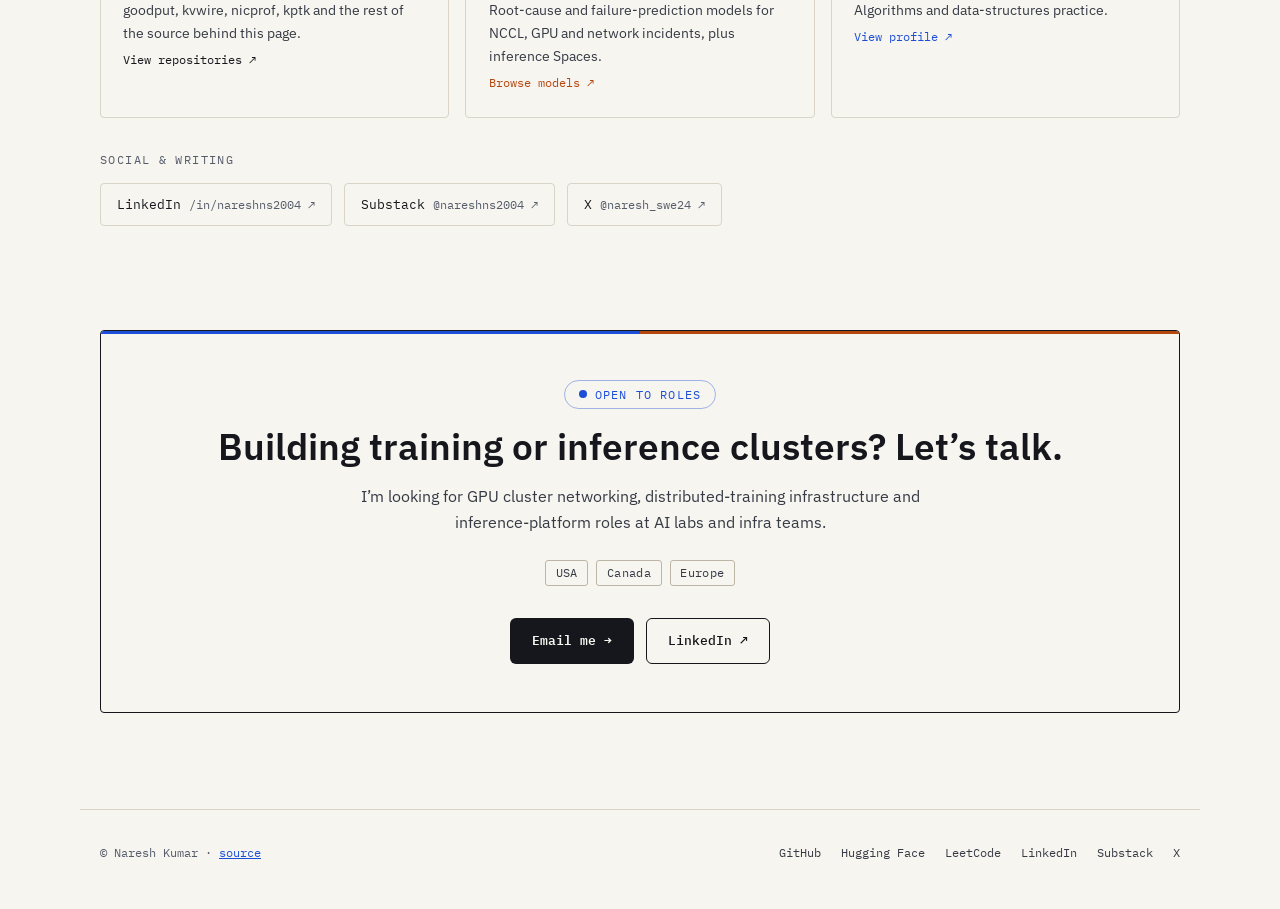
==== commit 7a5fec6a: "Refresh 3/4: hero figure, ring + goodput timeline - assets/js/hero.js: "Fig. 0". Ring all-reduce los" ====
--- a/index.html
+++ b/index.html
@@ -100,41 +100,15 @@
   </div>
 
   <div class="hero-viz">
-    <figure>
-      <svg viewBox="0 0 400 400" role="img" aria-labelledby="ring-title ring-desc">
-        <title id="ring-title">Ring all-reduce losing a link and recovering</title>
-        <desc id="ring-desc">Eight GPUs pass gradient chunks around a ring. The link between GPU 2 and GPU 3 fails, every rank stalls on the collective, and the job resumes from a checkpoint.</desc>
-        <g>
-          <line class="ring-link" x1="200" y1="60" x2="299" y2="101"/>
-          <line class="ring-link" x1="299" y1="101" x2="340" y2="200"/>
-          <line class="ring-link flaky" x1="340" y1="200" x2="299" y2="299"/>
-          <line class="ring-link" x1="299" y1="299" x2="200" y2="340"/>
-          <line class="ring-link" x1="200" y1="340" x2="101" y2="299"/>
-          <line class="ring-link" x1="101" y1="299" x2="60" y2="200"/>
-          <line class="ring-link" x1="60" y1="200" x2="101" y2="101"/>
-          <line class="ring-link" x1="101" y1="101" x2="200" y2="60"/>
-        </g>
-        <g class="ring-packets">
-          <circle cx="251" cy="77" r="4"/><circle cx="323" cy="149" r="4"/>
-          <circle cx="323" cy="251" r="4"/><circle cx="251" cy="323" r="4"/>
-          <circle cx="149" cy="323" r="4"/><circle cx="77" cy="251" r="4"/>
-          <circle cx="77" cy="149" r="4"/><circle cx="149" cy="77" r="4"/>
-        </g>
-        <g class="ring-node"><rect x="178" y="46" width="44" height="28" rx="5"/><text x="200" y="64">GPU0</text></g>
-        <g class="ring-node"><rect x="277" y="87" width="44" height="28" rx="5"/><text x="299" y="105">GPU1</text></g>
-        <g class="ring-node"><rect x="318" y="186" width="44" height="28" rx="5"/><text x="340" y="204">GPU2</text></g>
-        <g class="ring-node"><rect x="277" y="285" width="44" height="28" rx="5"/><text x="299" y="303">GPU3</text></g>
-        <g class="ring-node"><rect x="178" y="326" width="44" height="28" rx="5"/><text x="200" y="344">GPU4</text></g>
-        <g class="ring-node"><rect x="79" y="285" width="44" height="28" rx="5"/><text x="101" y="303">GPU5</text></g>
-        <g class="ring-node"><rect x="38" y="186" width="44" height="28" rx="5"/><text x="60" y="204">GPU6</text></g>
-        <g class="ring-node"><rect x="79" y="87" width="44" height="28" rx="5"/><text x="101" y="105">GPU7</text></g>
-        <text class="ring-center" x="200" y="180">ring all-reduce</text>
-        <text class="ring-label l1" x="200" y="210">link 2→3 down</text>
-        <text class="ring-label l2" x="200" y="210">all 8 ranks: timeout</text>
-        <text class="ring-label l3" x="200" y="210">resumed from checkpoint</text>
+    <figure class="fig">
+      <figcaption class="fig-bar"><span>Fig. 0 · Ring all-reduce under failure</span><span>8 GPUs</span></figcaption>
+      <svg id="hero-fig" viewBox="0 0 440 390" role="img" aria-labelledby="hero-fig-title hero-fig-desc">
+        <title id="hero-fig-title">Ring all-reduce losing a link and recovering</title>
+        <desc id="hero-fig-desc">Eight GPUs pass gradient chunks around a ring. The link between GPU 2 and GPU 3 fails, the stall spreads around the ring, every rank times out, and the job restores from a checkpoint onto a spare GPU. A goodput timeline shows productive time in blue, stalled time hatched and restart time in red.</desc>
       </svg>
-      <figcaption>One link fails, every rank stalls. <a href="posts/ring-allreduce-failure.html">Break it yourself →</a></figcaption>
+      <noscript><p class="fig-note">One link fails, every rank stalls, and the job restarts from a checkpoint.</p></noscript>
     </figure>
+    <p class="fig-note">Every second the bar isn’t blue is lost goodput. <a href="posts/ring-allreduce-failure.html">Break the ring yourself →</a></p>
   </div>
 </header>
 
@@ -374,5 +348,6 @@
 
 <script src="assets/js/data.js"></script>
 <script src="assets/js/site.js"></script>
+<script src="assets/js/hero.js"></script>
 </body>
 </html>
--- a/assets/css/site.css
+++ b/assets/css/site.css
@@ -99,7 +99,7 @@
   display: flex; align-items: center; justify-content: space-between; gap: 1rem;
 }
 .nav-brand {
-  font-family: var(--font-display); font-weight: 800; font-size: 1.1rem;
+  font-family: var(--font-mono); font-weight: 600; font-size: 1rem;
   color: var(--text); text-decoration: none; letter-spacing: -0.02em;
 }
 .nav-brand span { color: var(--accent); }
@@ -163,18 +163,19 @@
   text-decoration: none; cursor: pointer; border: 1px solid transparent;
   transition: background 0.2s, border-color 0.2s, color 0.2s, transform 0.2s;
 }
-.btn-primary { background: var(--accent); color: var(--on-ink); font-weight: 700; }
-.btn-primary:hover { background: color-mix(in srgb, var(--accent) 85%, var(--ink)); transform: translateY(-1px); }
-.btn-outline { color: var(--text); border-color: var(--border-bright); background: transparent; }
-.btn-outline:hover { border-color: var(--text-mid); }
+.btn-primary { background: var(--ink); color: var(--on-ink); font-weight: 600; }
+.btn-primary:hover { background: var(--ink-2); }
+.btn-outline { color: var(--ink); border-color: var(--ink); background: transparent; }
+.btn-outline:hover { background: var(--paper-2); }
 
 .chip {
   display: inline-block;
   font-family: var(--font-mono); font-size: 0.72rem; letter-spacing: 0.03em;
   padding: 0.15rem 0.6rem; border-radius: 3px;
-  background: var(--bg3); border: 1px solid var(--border); color: var(--text-mid);
-}
-.chip-accent { color: var(--accent); border-color: color-mix(in srgb, var(--accent) 35%, transparent); background: color-mix(in srgb, var(--accent) 7%, transparent); }
+  background: transparent; border: 1px solid var(--border-bright); color: var(--text-mid);
+}
+.chip-accent { color: var(--signal); border-color: color-mix(in srgb, var(--signal) 45%, transparent); }
+.chip-copper { color: var(--copper); border-color: color-mix(in srgb, var(--copper) 45%, transparent); }
 
 .status {
   display: inline-flex; align-items: center; gap: 0.4rem;
@@ -191,20 +192,20 @@
 .section-head { margin-bottom: 2.25rem; max-width: 720px; }
 .section-kicker {
   font-family: var(--font-mono); font-size: 0.75rem; letter-spacing: 0.14em;
-  text-transform: uppercase; color: var(--accent); margin-bottom: 0.6rem;
+  text-transform: uppercase; color: var(--text-dim); margin-bottom: 0.6rem;
 }
 .section-title {
-  font-family: var(--font-display); font-weight: 800;
-  font-size: clamp(1.7rem, 3.6vw, 2.4rem); line-height: 1.15; letter-spacing: -0.02em;
+  font-family: var(--font-display); font-weight: 600;
+  font-size: clamp(1.7rem, 3.4vw, 2.3rem); line-height: 1.15; letter-spacing: -0.02em;
 }
 .section-lede { color: var(--text-mid); margin-top: 0.75rem; font-size: 1.02rem; }
 
 .card {
   background: var(--bg2); border: 1px solid var(--border); border-radius: var(--radius);
-  transition: border-color 0.2s, transform 0.2s;
+  transition: border-color 0.2s, background 0.2s;
 }
 a.card { display: block; color: inherit; text-decoration: none; }
-a.card:hover { border-color: var(--border-bright); transform: translateY(-2px); }
+a.card:hover { border-color: var(--ink); }
 
 /* ─── FOOTER ─── */
 .footer {
--- a/assets/css/home.css
+++ b/assets/css/home.css
@@ -22,8 +22,8 @@
 }
 .hero-eyebrow strong { color: var(--text); font-weight: 700; }
 .hero-title {
-  font-family: var(--font-display); font-weight: 800;
-  font-size: clamp(1.9rem, 3.3vw, 2.6rem); line-height: 1.1; letter-spacing: -0.025em;
+  font-family: var(--font-display); font-weight: 600;
+  font-size: clamp(2rem, 3.6vw, 2.75rem); line-height: 1.12; letter-spacing: -0.025em;
   margin-bottom: 1.25rem;
 }
 .hero-title em { font-style: normal; color: var(--accent); }
@@ -35,54 +35,27 @@
 .hero-cta { display: flex; flex-wrap: wrap; gap: 0.75rem; }
 
 .hero-viz { position: relative; }
-.hero-viz figure { margin: 0; }
-.hero-viz svg { width: 100%; height: auto; display: block; }
-.hero-viz figcaption {
-  font-family: var(--font-mono); font-size: 0.75rem; color: var(--text-dim);
-  text-align: center; margin-top: 0.5rem;
+.fig { margin: 0; border: 1px solid var(--ink); border-radius: 2px; background: var(--paper); }
+.fig-bar {
+  display: flex; justify-content: space-between; gap: 1rem; padding: 0.4rem 0.75rem;
+  border-bottom: 1px solid var(--ink);
+  font-family: var(--font-mono); font-size: 0.72rem; letter-spacing: 0.06em; text-transform: uppercase;
 }
-.hero-viz figcaption a { color: var(--accent); }
-
-/* ring animation: 12s loop; healthy → link down / ranks stall → restore → healthy */
-.ring-link { stroke: var(--border-bright); stroke-width: 2; }
-.ring-link.flaky { animation: link-fail 12s infinite; }
-.ring-node rect { fill: var(--bg2); stroke: var(--accent); stroke-width: 1.5; animation: node-wait 12s infinite; }
-.ring-node text { fill: var(--text); font: 600 11px var(--font-mono); text-anchor: middle; }
-.ring-packets { transform-origin: 200px 200px; animation: ring-flow 12s infinite linear; }
-.ring-packets circle { fill: var(--accent); }
-.ring-label { font: 12px var(--font-mono); text-anchor: middle; opacity: 0; }
-.ring-label.l1 { fill: var(--bad); animation: show-l1 12s infinite; }
-.ring-label.l2 { fill: var(--warn); animation: show-l2 12s infinite; }
-.ring-label.l3 { fill: var(--ok); animation: show-l3 12s infinite; }
-.ring-center { font: 600 12px var(--font-mono); fill: var(--text-dim); text-anchor: middle; }
-
-@keyframes ring-flow { 0% { rotate: 0deg; } 40% { rotate: 180deg; } 78% { rotate: 180deg; } 100% { rotate: 315deg; } }
-@keyframes link-fail {
-  0%, 40% { stroke: var(--border-bright); stroke-dasharray: none; }
-  41%, 78% { stroke: var(--bad); stroke-dasharray: 5 5; }
-  79%, 100% { stroke: var(--border-bright); stroke-dasharray: none; }
-}
-@keyframes node-wait {
-  0%, 44% { stroke: var(--accent); }
-  45%, 62% { stroke: var(--warn); }
-  63%, 78% { stroke: var(--text-dim); }
-  79%, 100% { stroke: var(--accent); }
-}
-@keyframes show-l1 { 0%, 40% { opacity: 0; } 41%, 52% { opacity: 1; } 53%, 100% { opacity: 0; } }
-@keyframes show-l2 { 0%, 52% { opacity: 0; } 53%, 64% { opacity: 1; } 65%, 100% { opacity: 0; } }
-@keyframes show-l3 { 0%, 64% { opacity: 0; } 65%, 80% { opacity: 1; } 81%, 100% { opacity: 0; } }
-
-@media (prefers-reduced-motion: reduce) {
-  .ring-label.l1 { opacity: 1; }
-  .ring-link.flaky { stroke: var(--bad); stroke-dasharray: 5 5; }
-}
+.fig-bar span:last-child { color: var(--text-dim); }
+.fig svg { width: 100%; height: auto; display: block; padding: 0.5rem; }
+.fig svg text { font-family: var(--font-mono); }
+.fig-note { font-family: var(--font-mono); font-size: 0.75rem; color: var(--text-dim); margin-top: 0.6rem; }
+.fig .fig-note { padding: 0 0.75rem 0.75rem; }
 
 /* ─── PROOF STRIP ─── */
+/* a ruled "spec table" row: ink rules top and bottom, hairlines between cells */
 .proof {
-  max-width: var(--max); margin: 1rem auto 0; padding: 0 1.25rem;
-  display: grid; grid-template-columns: repeat(4, 1fr); gap: 1rem;
+  width: min(calc(100% - 2.5rem), calc(var(--max) - 2.5rem)); margin: 1rem auto 0;
+  display: grid; grid-template-columns: repeat(4, 1fr); gap: 1px;
+  background: var(--rule); border-top: 1.5px solid var(--ink); border-bottom: 1.5px solid var(--ink);
 }
-.proof-item { padding: 1.1rem 1.2rem; }
+.proof .proof-item { padding: 1.1rem 1.2rem; border: 0; border-radius: 0; background: var(--paper); }
+.proof a.proof-item:hover { background: var(--paper-2); }
 .proof-kicker {
   font-family: var(--font-mono); font-size: 0.68rem; letter-spacing: 0.12em; text-transform: uppercase;
   color: var(--text-dim); margin-bottom: 0.4rem; display: flex; justify-content: space-between; gap: 0.5rem;
@@ -113,11 +86,11 @@
 /* ─── WRITING ─── */
 .writing-grid { display: grid; grid-template-columns: repeat(3, 1fr); gap: 1.25rem; }
 .post-card { padding: 1.5rem; display: flex; flex-direction: column; gap: 0.7rem; position: relative; overflow: hidden; }
-.post-card.featured { grid-column: span 1; background: linear-gradient(160deg, color-mix(in srgb, var(--accent) 7%, transparent), var(--bg2) 55%); border-color: color-mix(in srgb, var(--accent) 35%, transparent); }
-.post-card.featured:nth-child(2) { background: linear-gradient(160deg, color-mix(in srgb, var(--accent2) 8%, transparent), var(--bg2) 55%); border-color: color-mix(in srgb, var(--accent2) 35%, transparent); }
+.post-card.featured { border-top: 3px solid var(--signal); }
+.post-card.featured.eff { border-top-color: var(--copper); }
 .post-meta { display: flex; flex-wrap: wrap; align-items: center; gap: 0.6rem; font-family: var(--font-mono); font-size: 0.72rem; color: var(--text-dim); }
 .post-kind { margin-left: auto; }
-.post-kind.interactive { color: var(--ok); }
+.post-kind.interactive { color: var(--signal); }
 .post-title { font-family: var(--font-display); font-size: 1.12rem; line-height: 1.3; }
 .post-summary { color: var(--text-mid); font-size: 0.9rem; }
 
@@ -150,11 +123,11 @@
 .profile-top { display: flex; align-items: center; gap: 0.8rem; }
 .profile-badge {
   width: 40px; height: 40px; border-radius: 8px; display: grid; place-items: center; flex-shrink: 0;
-  font-family: var(--font-display); font-weight: 800; font-size: 0.9rem; color: var(--pc);
+  font-family: var(--font-mono); font-weight: 600; font-size: 0.85rem; color: var(--pc);
   background: color-mix(in srgb, var(--pc) 12%, transparent);
   border: 1px solid color-mix(in srgb, var(--pc) 35%, transparent);
 }
-.profile-name { font-family: var(--font-display); font-weight: 700; font-size: 1.05rem; }
+.profile-name { font-family: var(--font-display); font-weight: 600; font-size: 1.05rem; }
 .profile-handle { font-family: var(--font-mono); font-size: 0.75rem; color: var(--text-dim); }
 .profile-desc { color: var(--text-mid); font-size: 0.88rem; flex: 1; }
 .profile-cta { font-family: var(--font-mono); font-size: 0.75rem; color: var(--pc); }
@@ -166,20 +139,19 @@
 .social span { color: var(--text-dim); font-size: 0.75rem; }
 
 /* ─── CONTACT ─── */
-.contact { padding: 3rem 2rem; text-align: center; position: relative; overflow: hidden; border-color: var(--border-bright); }
+.contact { padding: 3rem 2rem; text-align: center; position: relative; overflow: hidden; border-color: var(--ink); }
 .contact::before {
   content: ''; position: absolute; inset: 0; z-index: 0; pointer-events: none;
   background:
-    radial-gradient(ellipse 60% 80% at 15% 0%, color-mix(in srgb, var(--accent) 8%, transparent), transparent 70%),
-    radial-gradient(ellipse 60% 80% at 85% 100%, color-mix(in srgb, var(--accent2) 8%, transparent), transparent 70%);
+    linear-gradient(90deg, var(--signal) 0 50%, var(--copper) 50% 100%) top / 100% 3px no-repeat;
 }
 .contact > * { position: relative; }
-.contact h2 { font-family: var(--font-display); font-size: clamp(1.6rem, 4vw, 2.3rem); line-height: 1.15; margin: 1rem 0; }
+.contact h2 { font-family: var(--font-display); font-weight: 600; font-size: clamp(1.6rem, 4vw, 2.3rem); line-height: 1.15; margin: 1rem 0; }
 .contact p { color: var(--text-mid); max-width: 620px; margin: 0 auto 1.5rem; }
 .contact-badge {
   display: inline-flex; align-items: center; gap: 0.5rem; font-family: var(--font-mono); font-size: 0.72rem;
-  letter-spacing: 0.1em; text-transform: uppercase; color: var(--ok);
-  border: 1px solid color-mix(in srgb, var(--ok) 35%, transparent); background: color-mix(in srgb, var(--ok) 6%, transparent); padding: 0.25rem 0.9rem; border-radius: 999px;
+  letter-spacing: 0.1em; text-transform: uppercase; color: var(--signal);
+  border: 1px solid color-mix(in srgb, var(--signal) 40%, transparent); background: transparent; padding: 0.25rem 0.9rem; border-radius: 999px;
 }
 .contact-meta { display: flex; flex-wrap: wrap; justify-content: center; gap: 0.5rem; margin-bottom: 2rem; }
 .contact-cta { display: flex; flex-wrap: wrap; justify-content: center; gap: 0.75rem; }
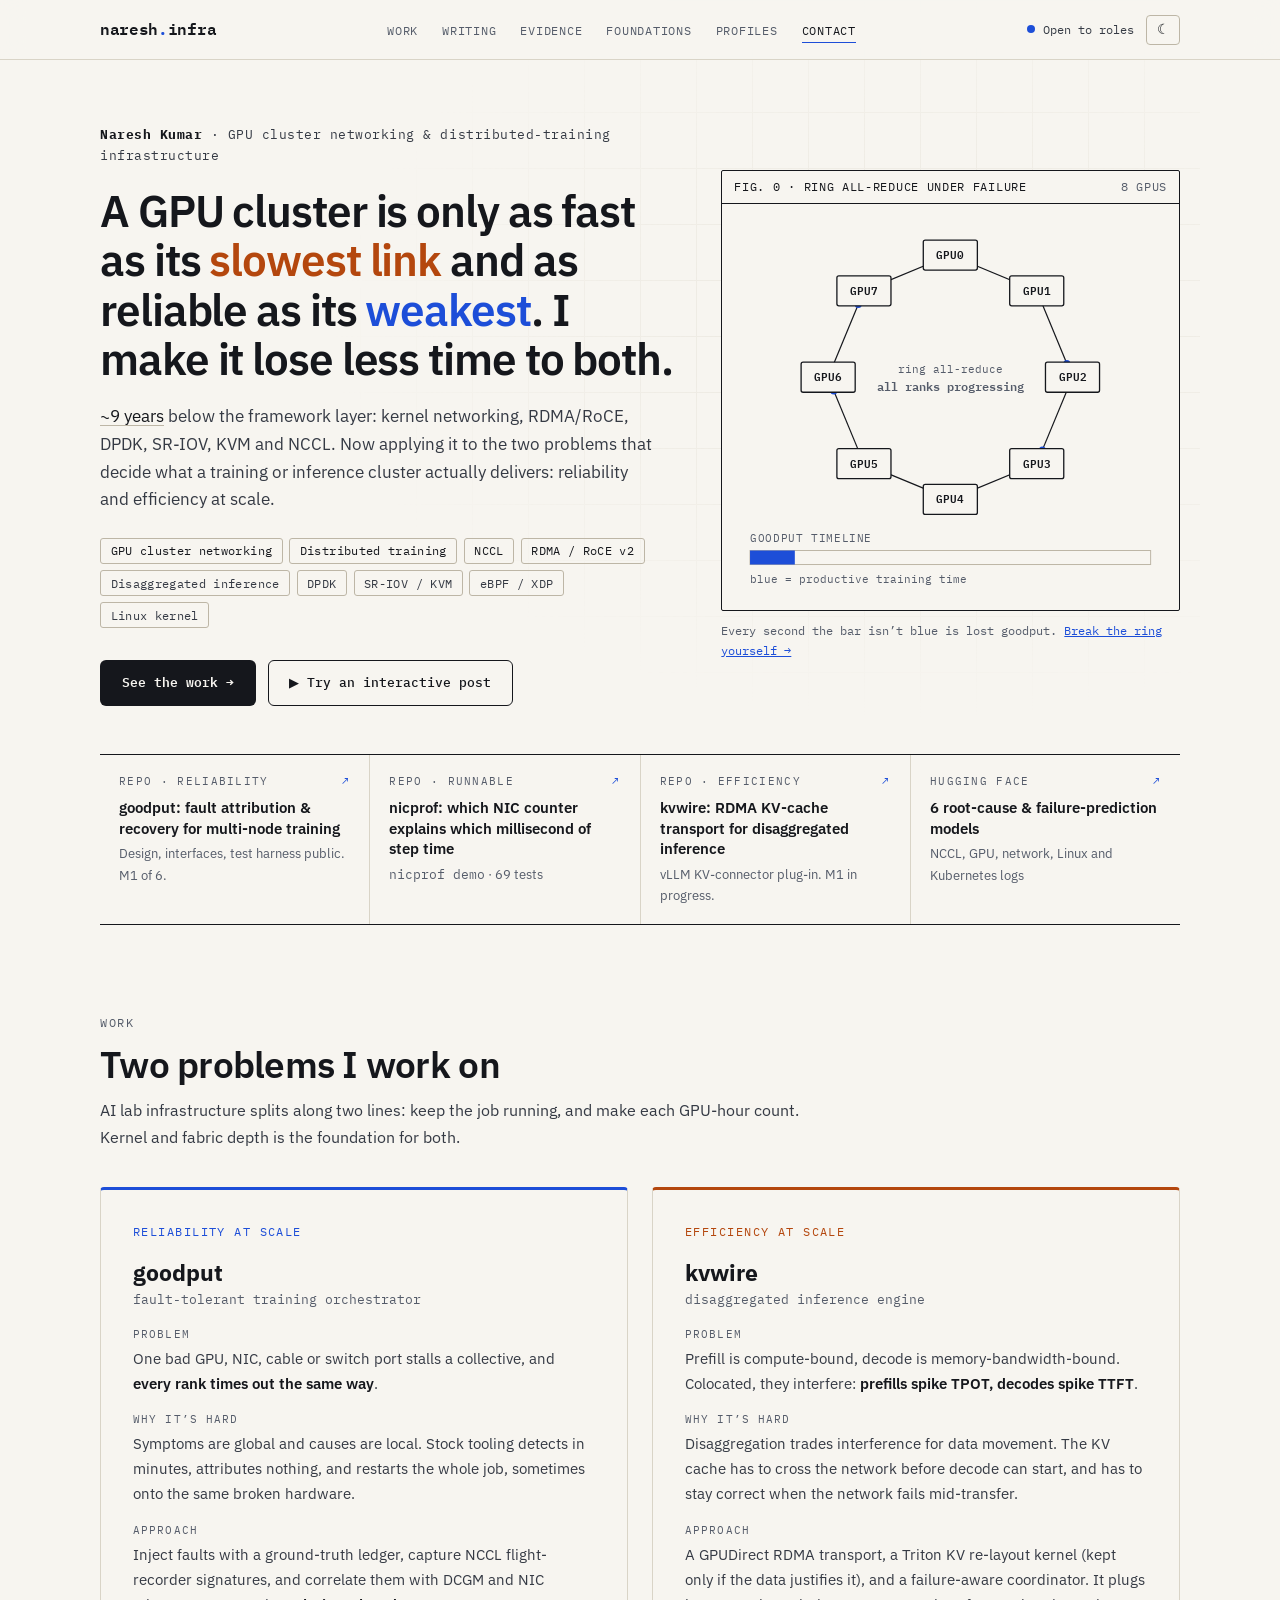
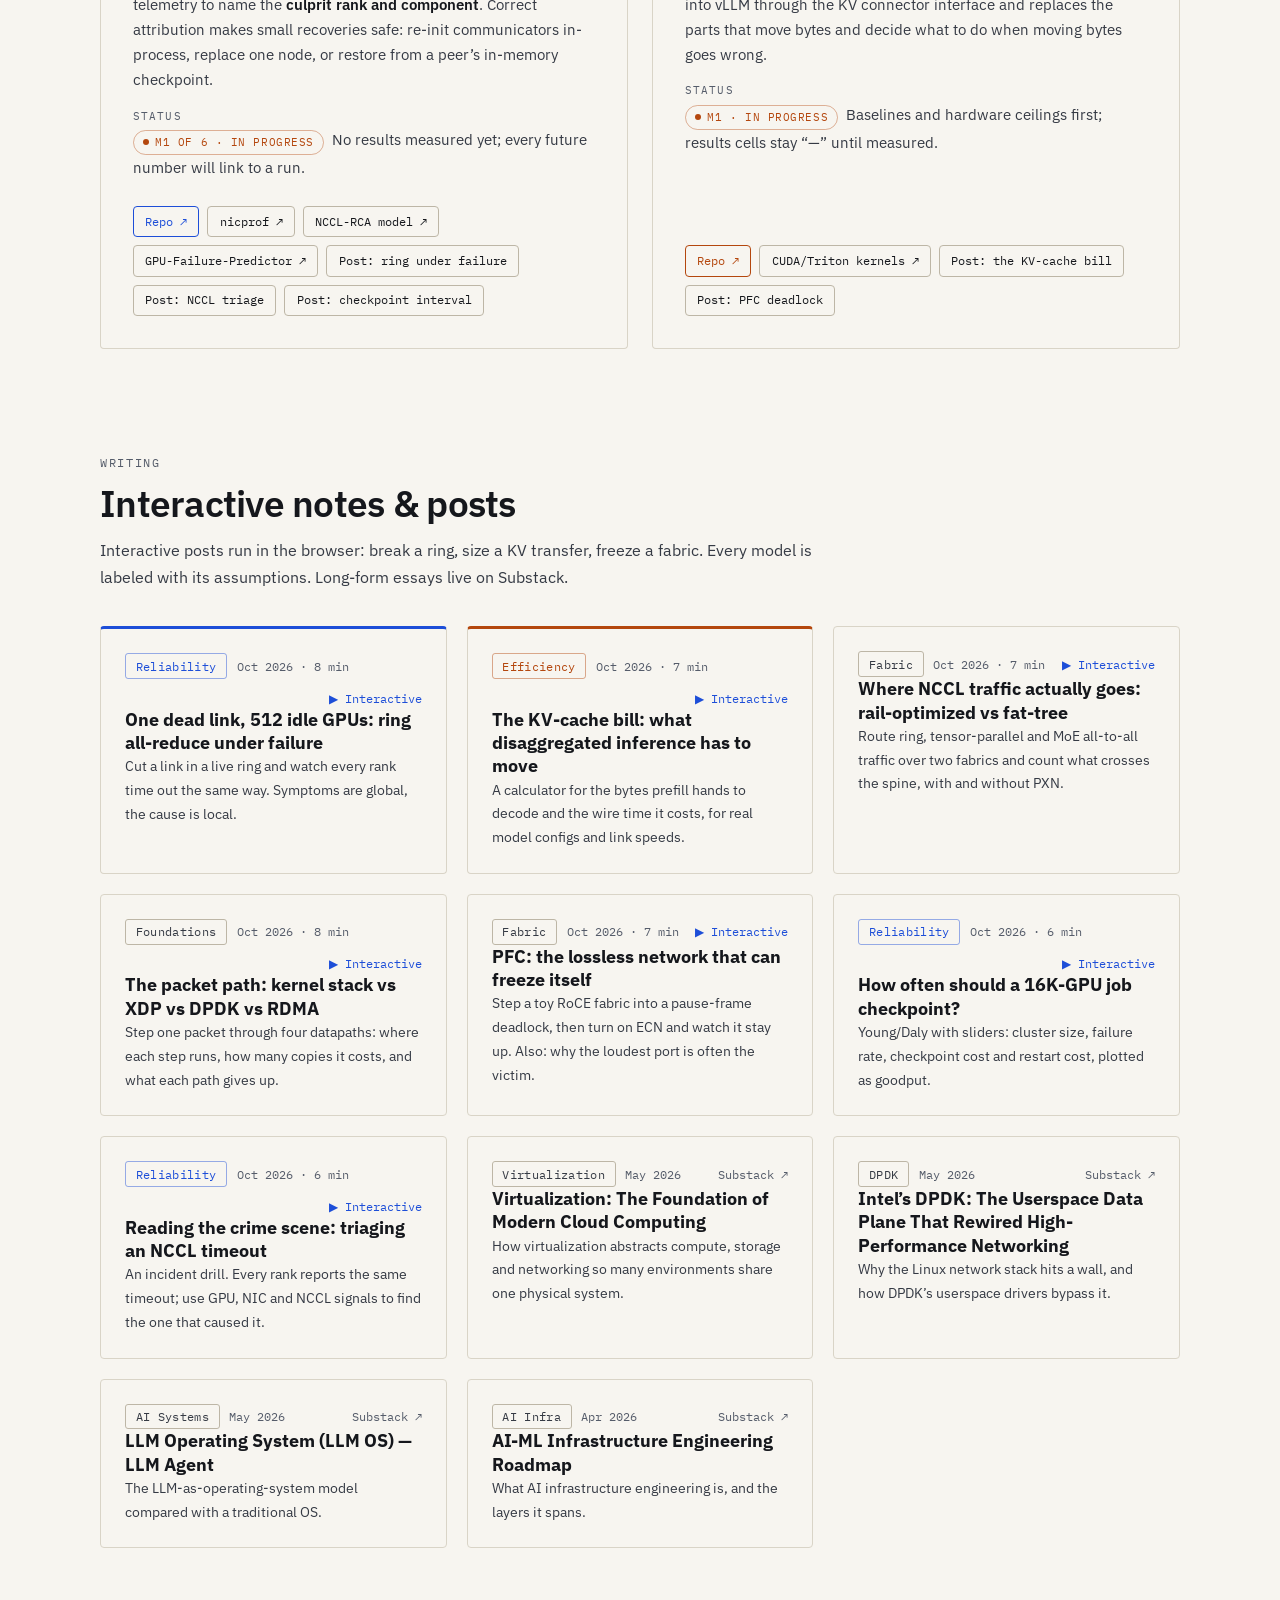
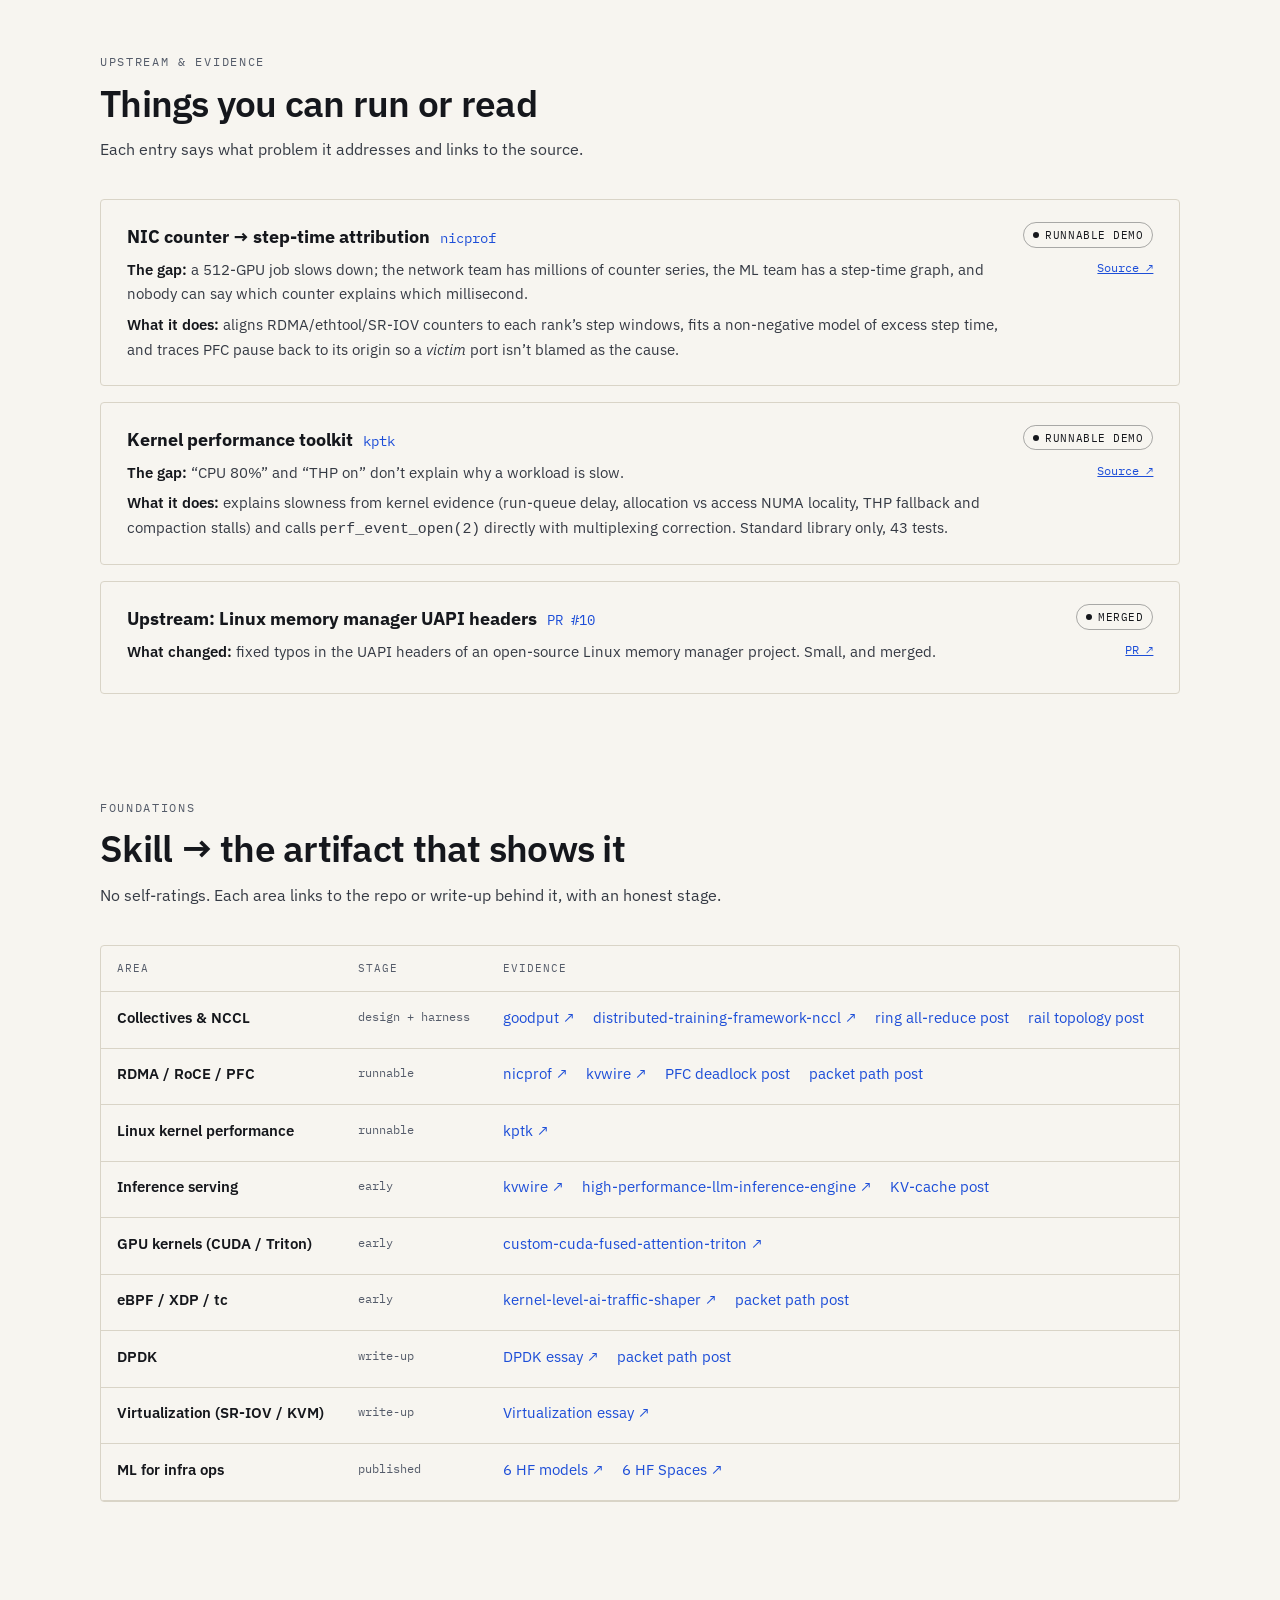
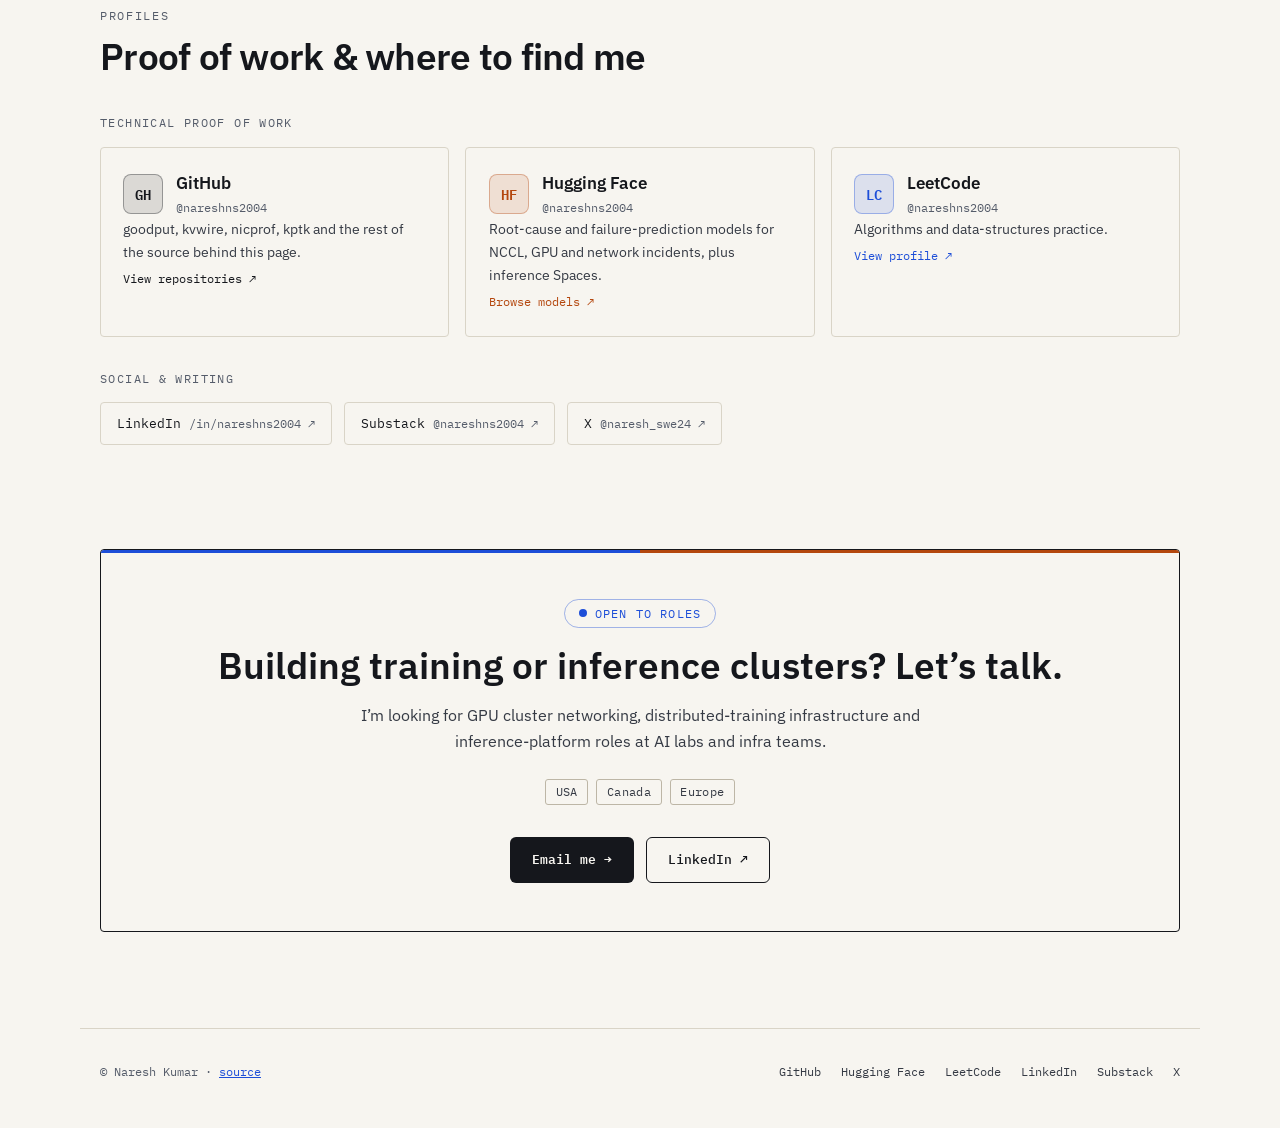
==== commit 67358b0c: "Add two foundations posts: packet path and rail topology - posts/packet-path.html: line-rate budget " ====
--- a/index.html
+++ b/index.html
@@ -201,6 +201,8 @@
       <li><a href="posts/pfc-deadlock.html">PFC: the lossless network that can freeze itself</a></li>
       <li><a href="posts/checkpoint-interval.html">How often should a 16K-GPU job checkpoint?</a></li>
       <li><a href="posts/nccl-timeout-triage.html">Reading the crime scene: triaging an NCCL timeout</a></li>
+      <li><a href="posts/packet-path.html">The packet path: kernel stack vs XDP vs DPDK vs RDMA</a></li>
+      <li><a href="posts/rail-topology.html">Where NCCL traffic actually goes: rail-optimized vs fat-tree</a></li>
       <li><a href="https://substack.com/@nareshns2004">Essays on Substack</a></li>
     </ul></noscript>
   </div>
@@ -254,11 +256,13 @@
         <tr><td>Collectives &amp; NCCL</td><td>design + harness</td><td>
           <a href="https://github.com/nareshns2004/fault-tolerant-training-orchestrator" target="_blank" rel="noopener">goodput ↗</a>
           <a href="https://github.com/nareshns2004/distributed-training-framework-nccl" target="_blank" rel="noopener">distributed-training-framework-nccl ↗</a>
-          <a href="posts/ring-allreduce-failure.html">ring all-reduce post</a></td></tr>
+          <a href="posts/ring-allreduce-failure.html">ring all-reduce post</a>
+          <a href="posts/rail-topology.html">rail topology post</a></td></tr>
         <tr><td>RDMA / RoCE / PFC</td><td>runnable</td><td>
           <a href="https://github.com/nareshns2004/ai-nic-performance-profiler" target="_blank" rel="noopener">nicprof ↗</a>
           <a href="https://github.com/nareshns2004/disaggregated-inference-engine" target="_blank" rel="noopener">kvwire ↗</a>
-          <a href="posts/pfc-deadlock.html">PFC deadlock post</a></td></tr>
+          <a href="posts/pfc-deadlock.html">PFC deadlock post</a>
+          <a href="posts/packet-path.html">packet path post</a></td></tr>
         <tr><td>Linux kernel performance</td><td>runnable</td><td>
           <a href="https://github.com/nareshns2004/kernel-performance-toolkit" target="_blank" rel="noopener">kptk ↗</a></td></tr>
         <tr><td>Inference serving</td><td>early</td><td>
@@ -268,9 +272,11 @@
         <tr><td>GPU kernels (CUDA / Triton)</td><td>early</td><td>
           <a href="https://github.com/nareshns2004/custom-cuda-fused-attention-triton" target="_blank" rel="noopener">custom-cuda-fused-attention-triton ↗</a></td></tr>
         <tr><td>eBPF / XDP / tc</td><td>early</td><td>
-          <a href="https://github.com/nareshns2004/kernel-level-ai-traffic-shaper" target="_blank" rel="noopener">kernel-level-ai-traffic-shaper ↗</a></td></tr>
+          <a href="https://github.com/nareshns2004/kernel-level-ai-traffic-shaper" target="_blank" rel="noopener">kernel-level-ai-traffic-shaper ↗</a>
+          <a href="posts/packet-path.html">packet path post</a></td></tr>
         <tr><td>DPDK</td><td>write-up</td><td>
-          <a href="https://nareshns2004.substack.com/p/intels-dpdk-the-userspace-data-plane" target="_blank" rel="noopener">DPDK essay ↗</a></td></tr>
+          <a href="https://nareshns2004.substack.com/p/intels-dpdk-the-userspace-data-plane" target="_blank" rel="noopener">DPDK essay ↗</a>
+          <a href="posts/packet-path.html">packet path post</a></td></tr>
         <tr><td>Virtualization (SR-IOV / KVM)</td><td>write-up</td><td>
           <a href="https://nareshns2004.substack.com/p/virtualization-the-foundation-of" target="_blank" rel="noopener">Virtualization essay ↗</a>
           <!-- TODO(naresh): link SR-IOV/KVM work evidence (repo, talk, or post) --></td></tr>
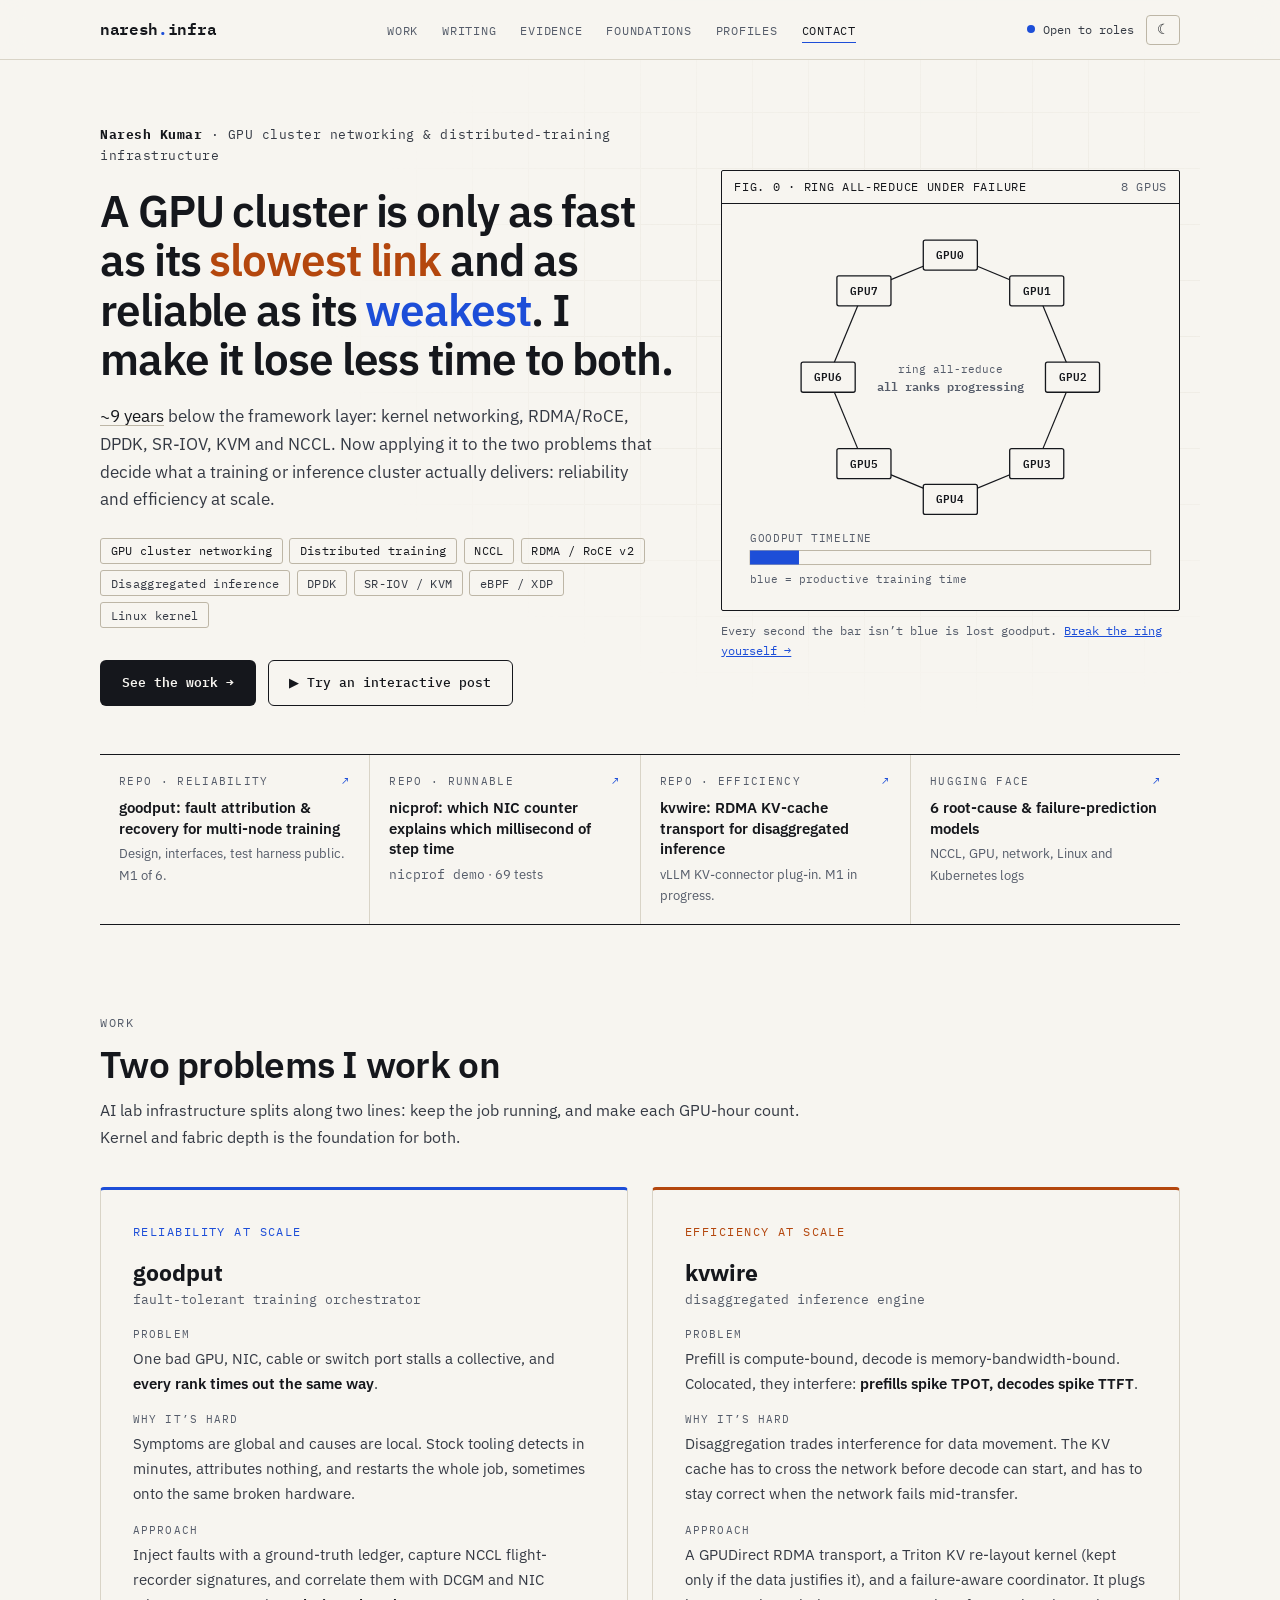
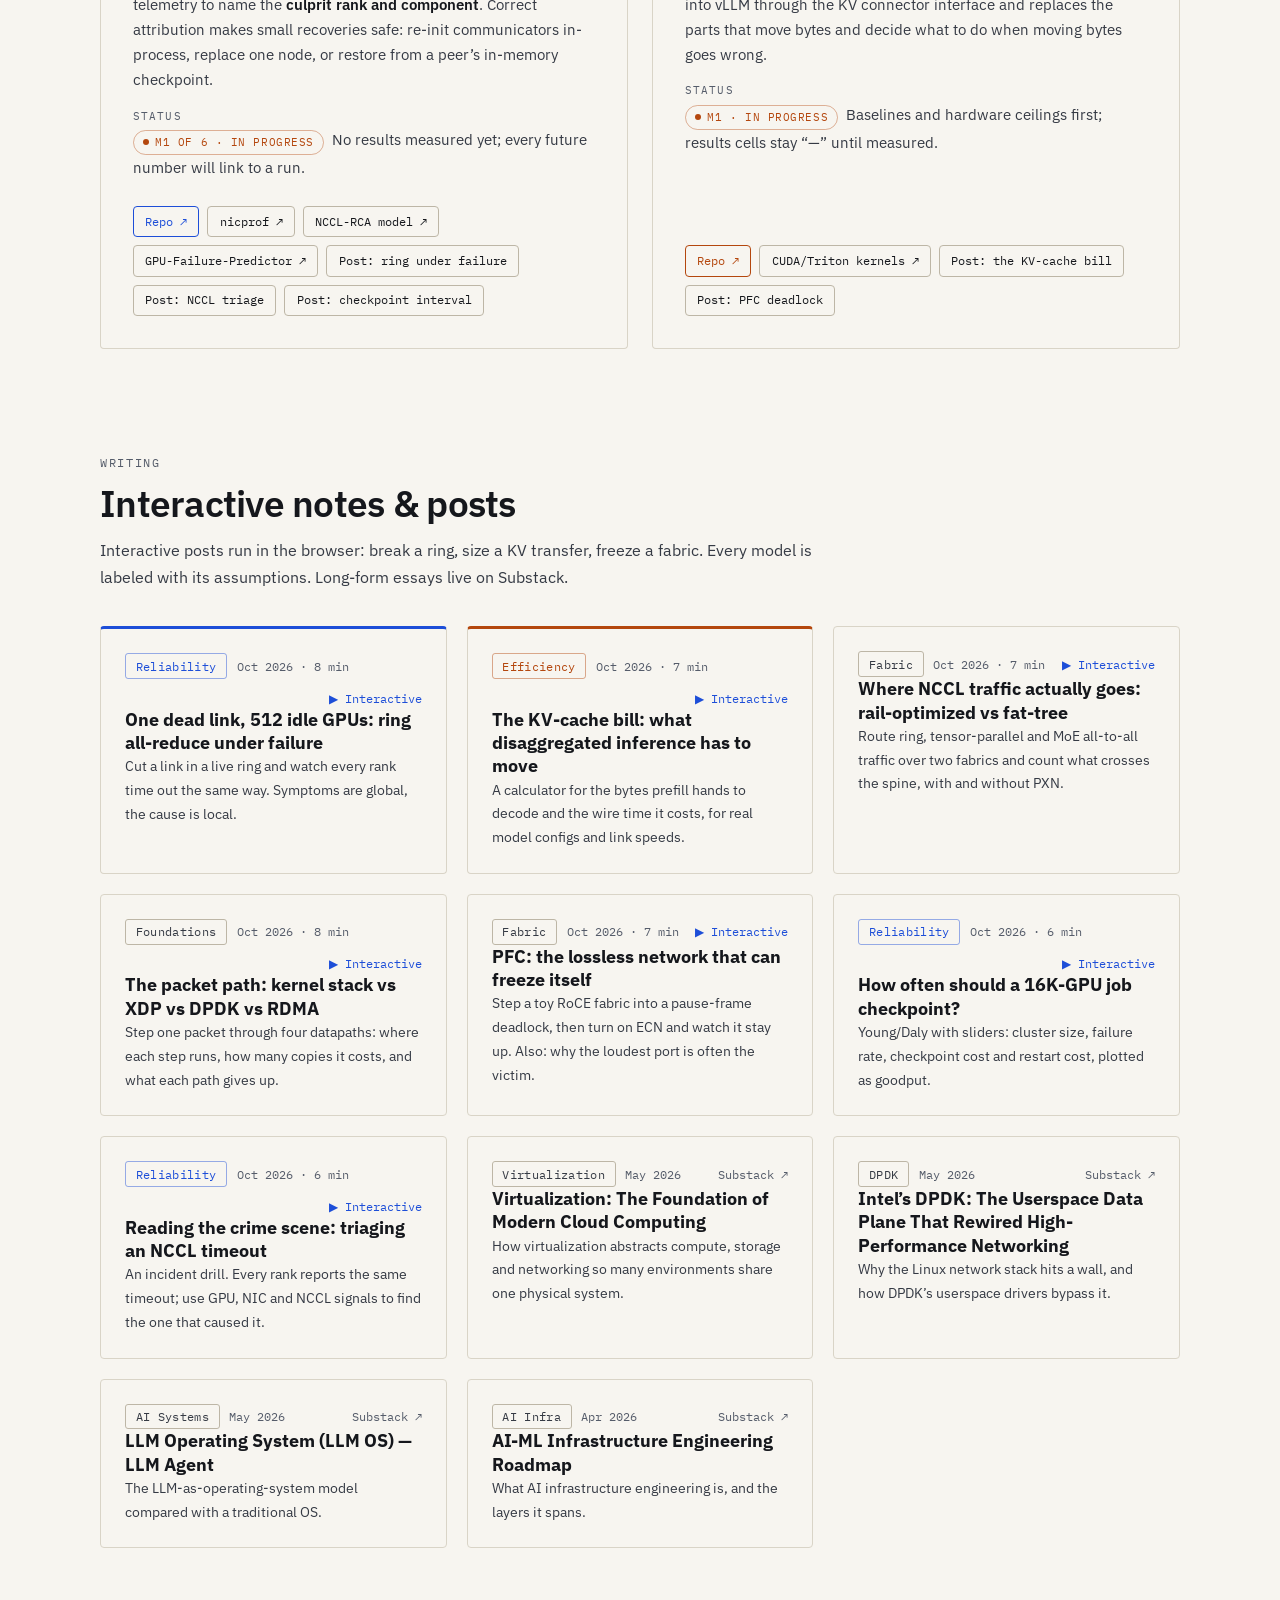
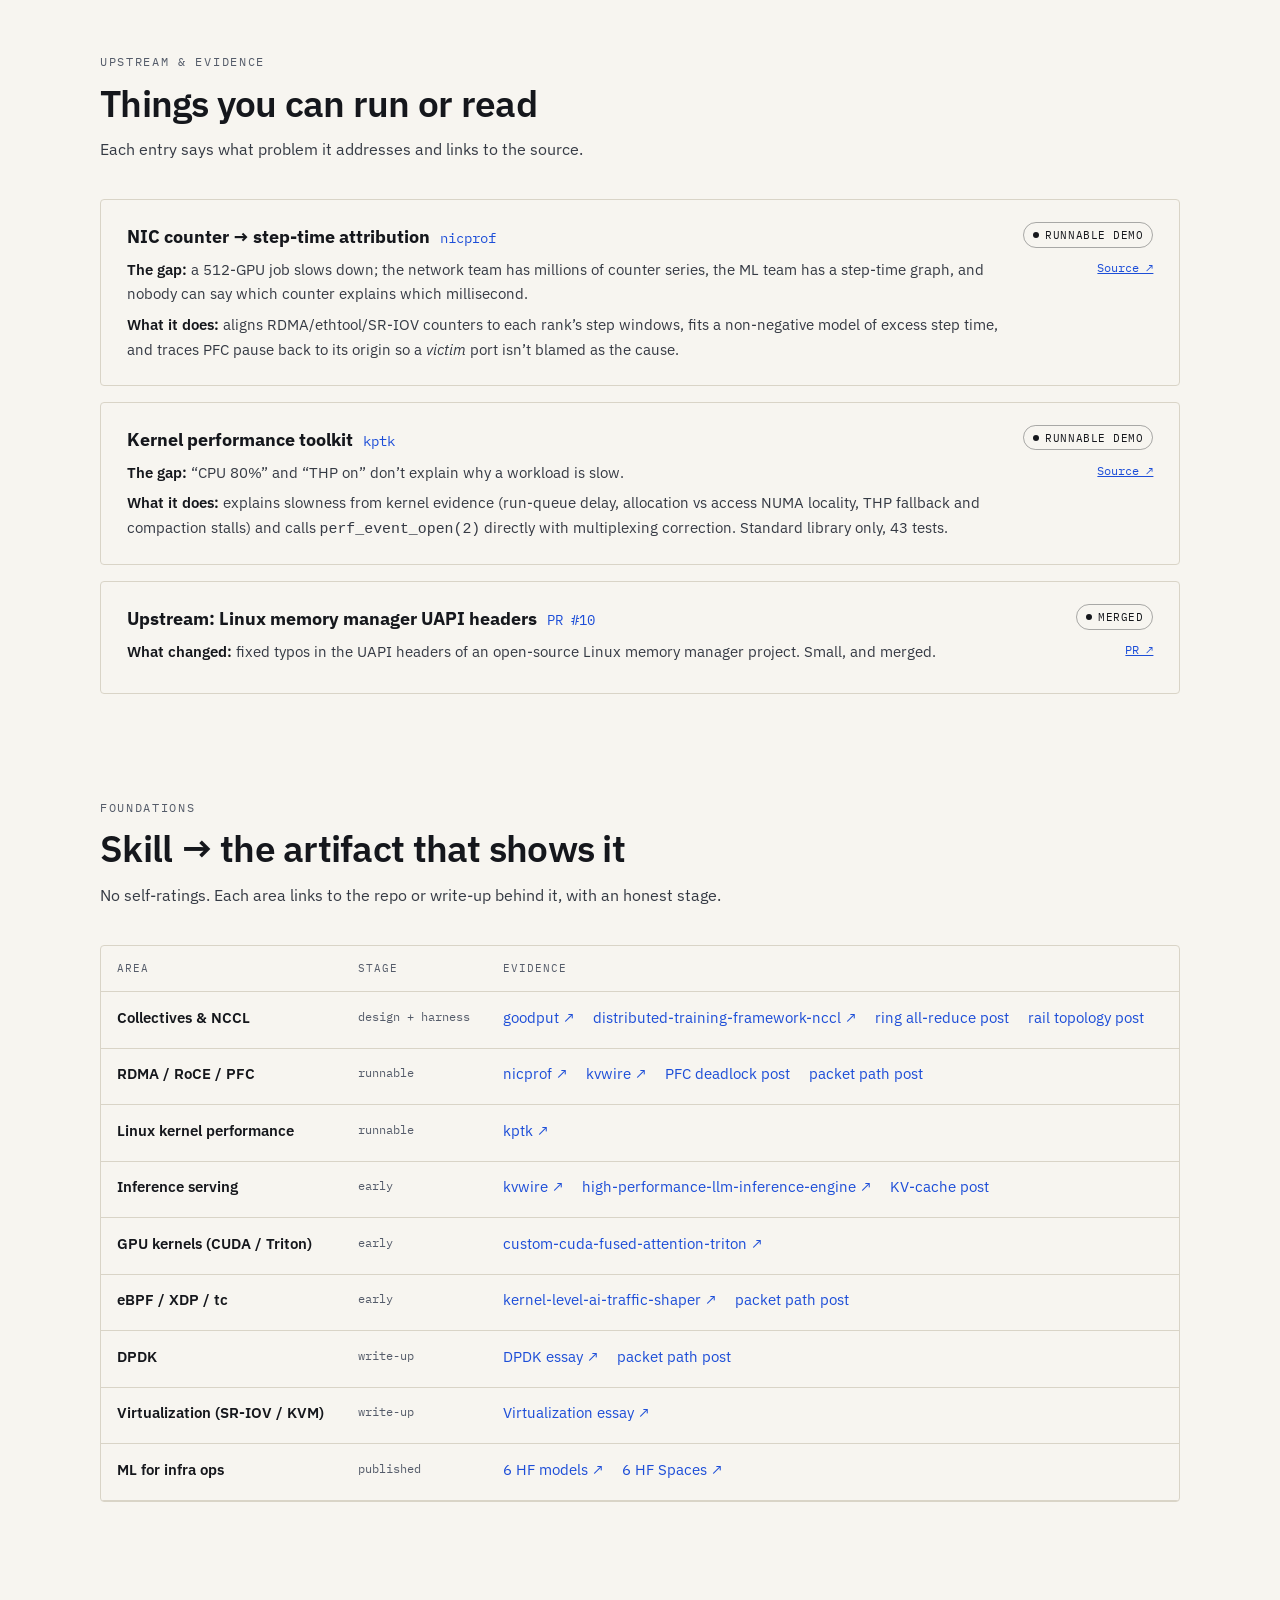
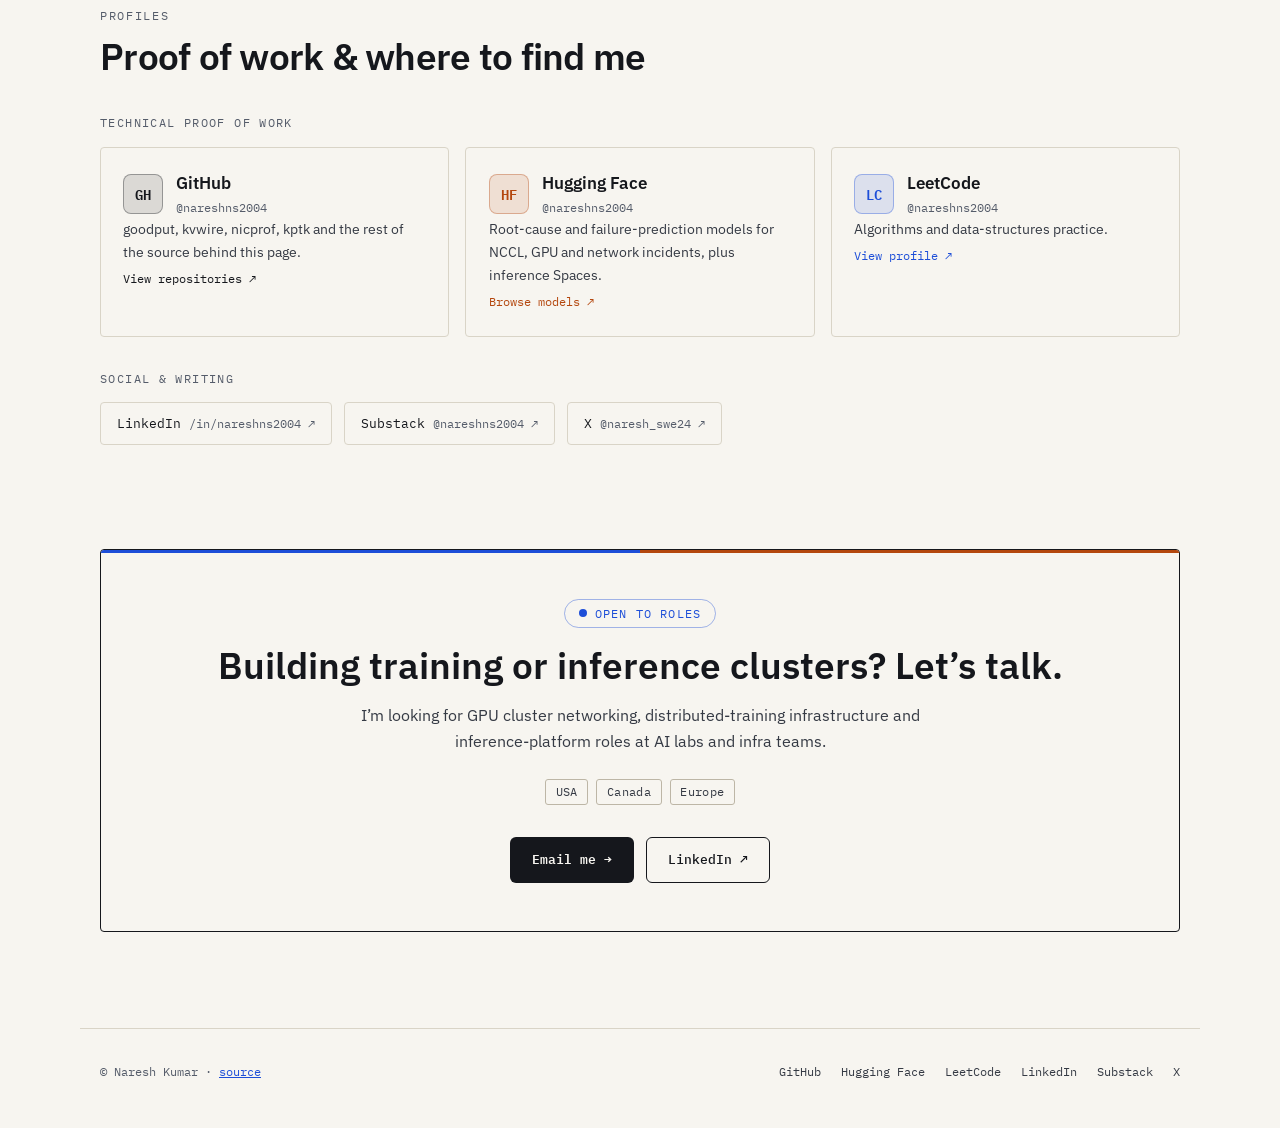
==== commit 6b08a5a9: "Replace favicon with the new cluster icon - favicon.ico (16/32/48) and assets/icons/icon-192.png gen" ====
--- a/index.html
+++ b/index.html
@@ -40,7 +40,9 @@
   ]
 }
 </script>
-<link rel="icon" href="favicon.ico" type="image/x-icon">
+<link rel="icon" href="favicon.ico" sizes="48x48">
+<link rel="icon" href="assets/icons/icon-192.png" type="image/png" sizes="192x192">
+<link rel="apple-touch-icon" href="assets/icons/apple-touch-icon.png">
 <link rel="preconnect" href="https://fonts.googleapis.com">
 <link rel="preconnect" href="https://fonts.gstatic.com" crossorigin>
 <link href="https://fonts.googleapis.com/css2?family=IBM+Plex+Mono:wght@400;500;600&family=IBM+Plex+Sans:wght@400;500;600;700&display=swap" rel="stylesheet">
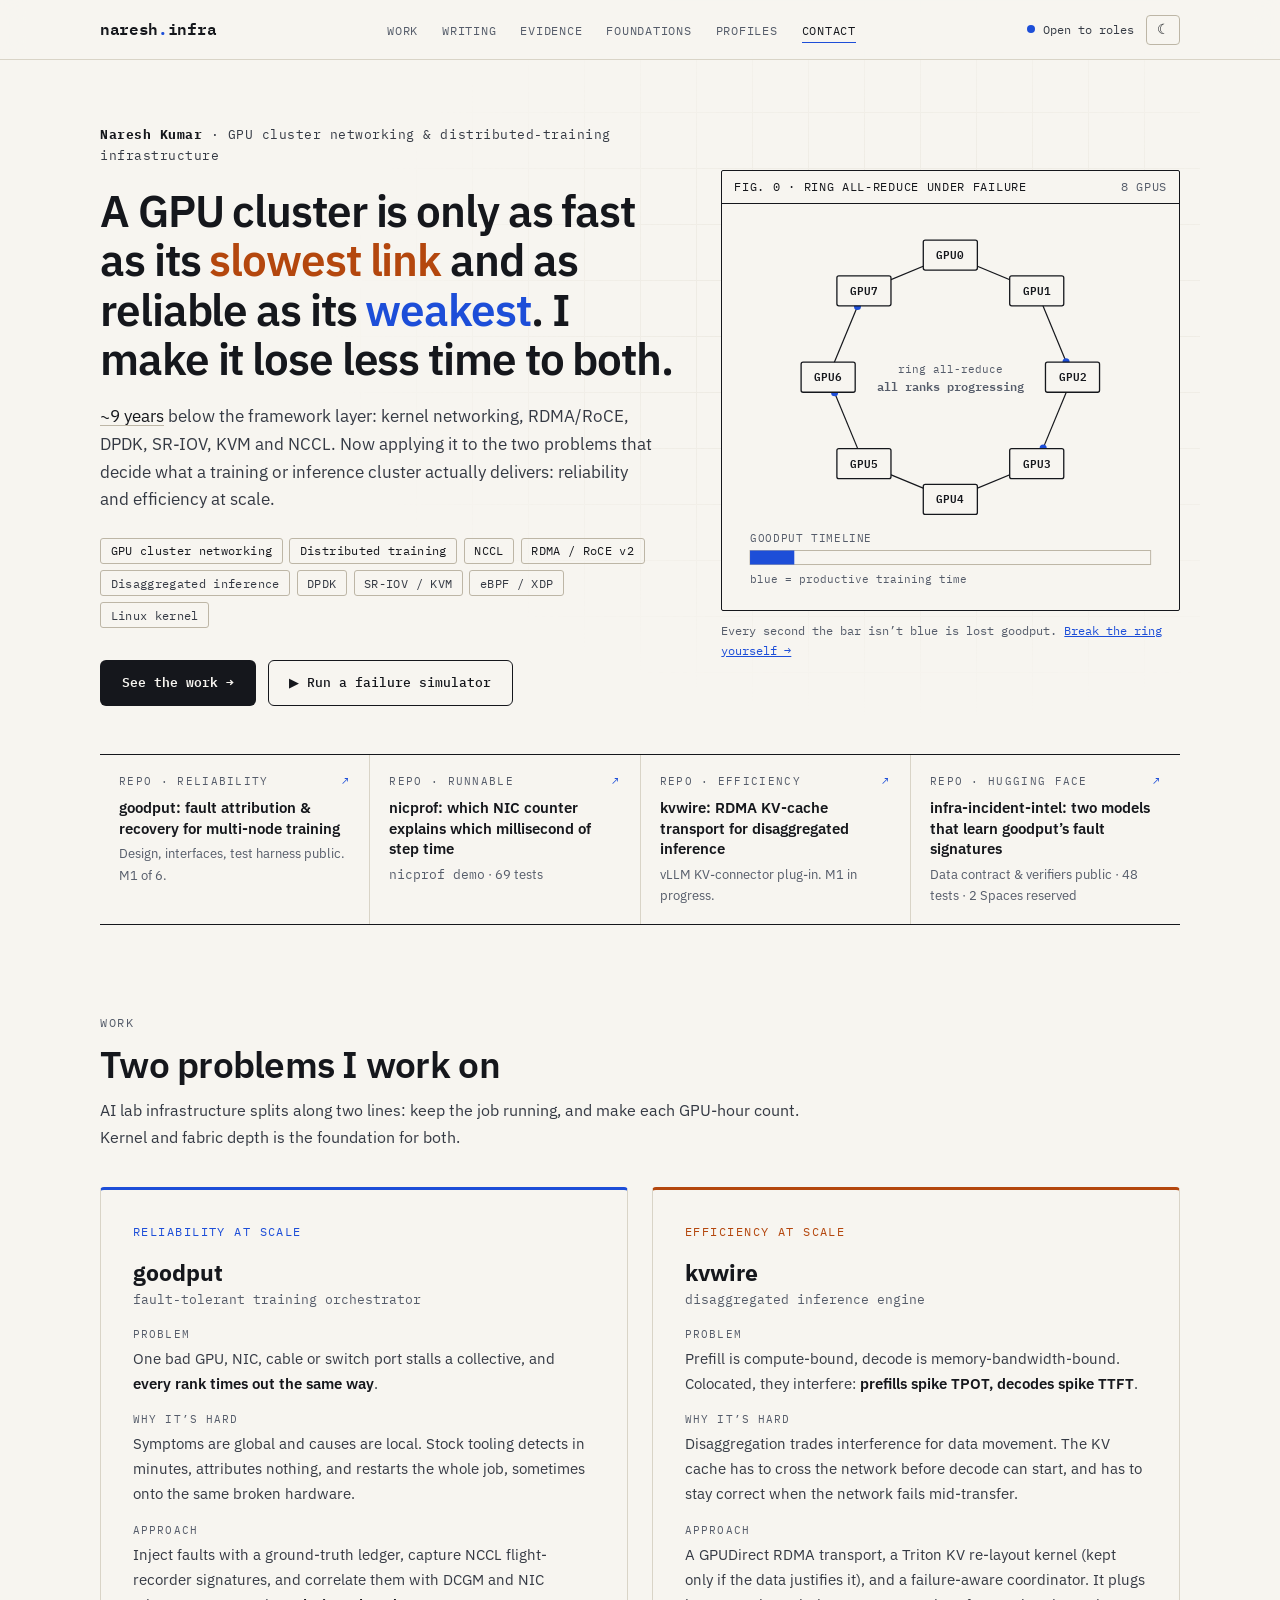
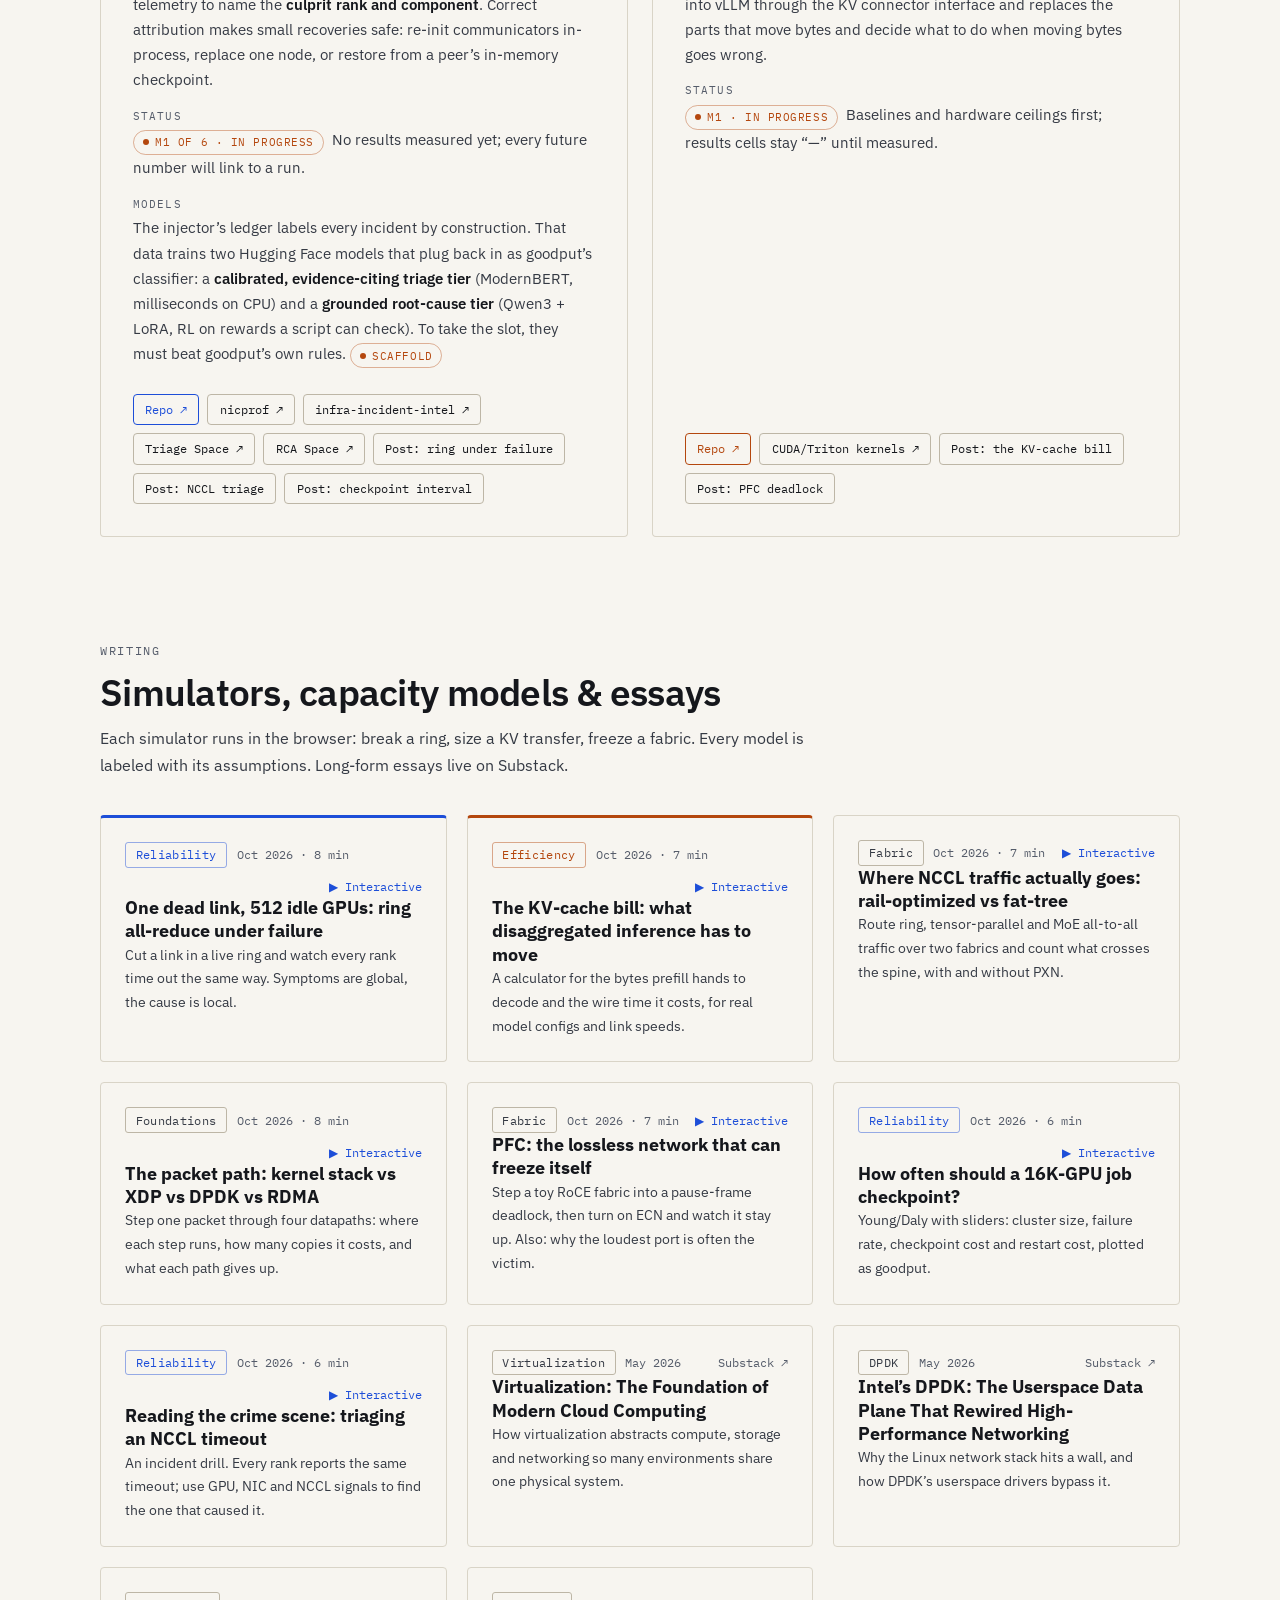
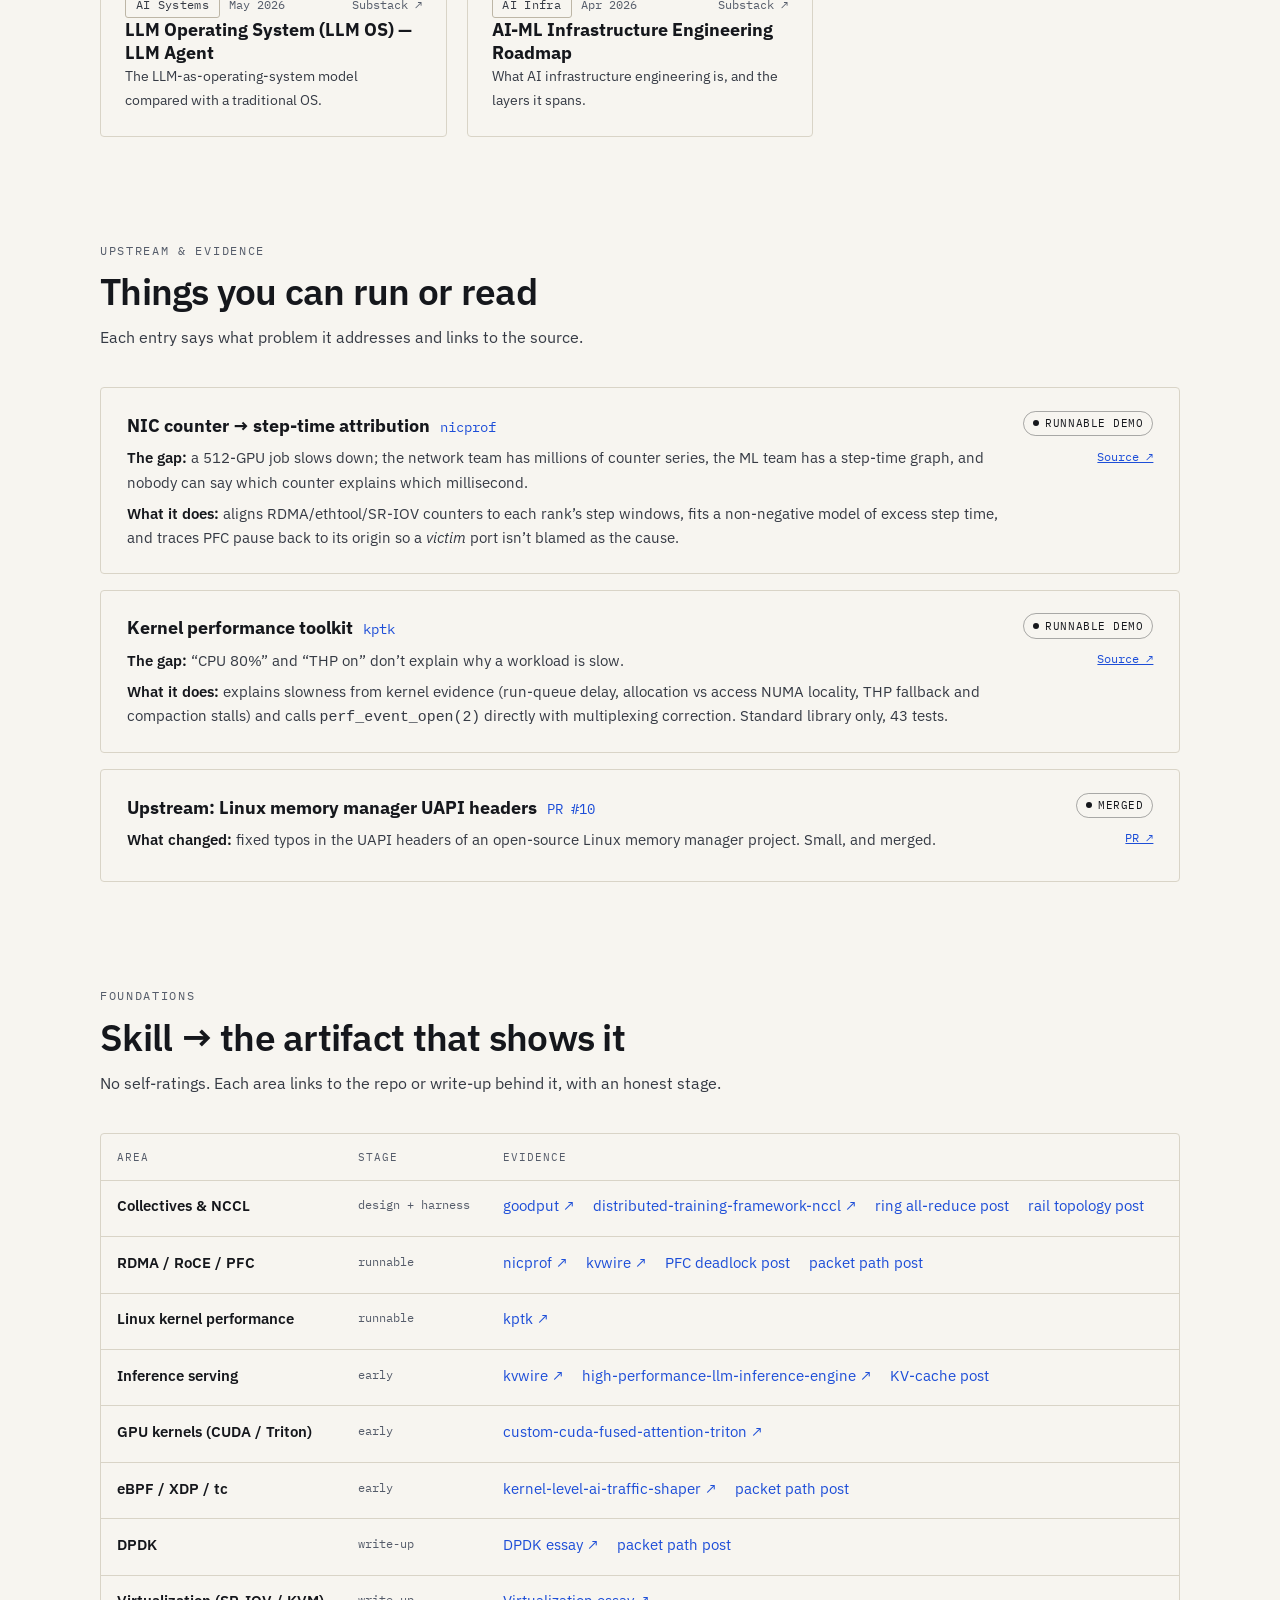
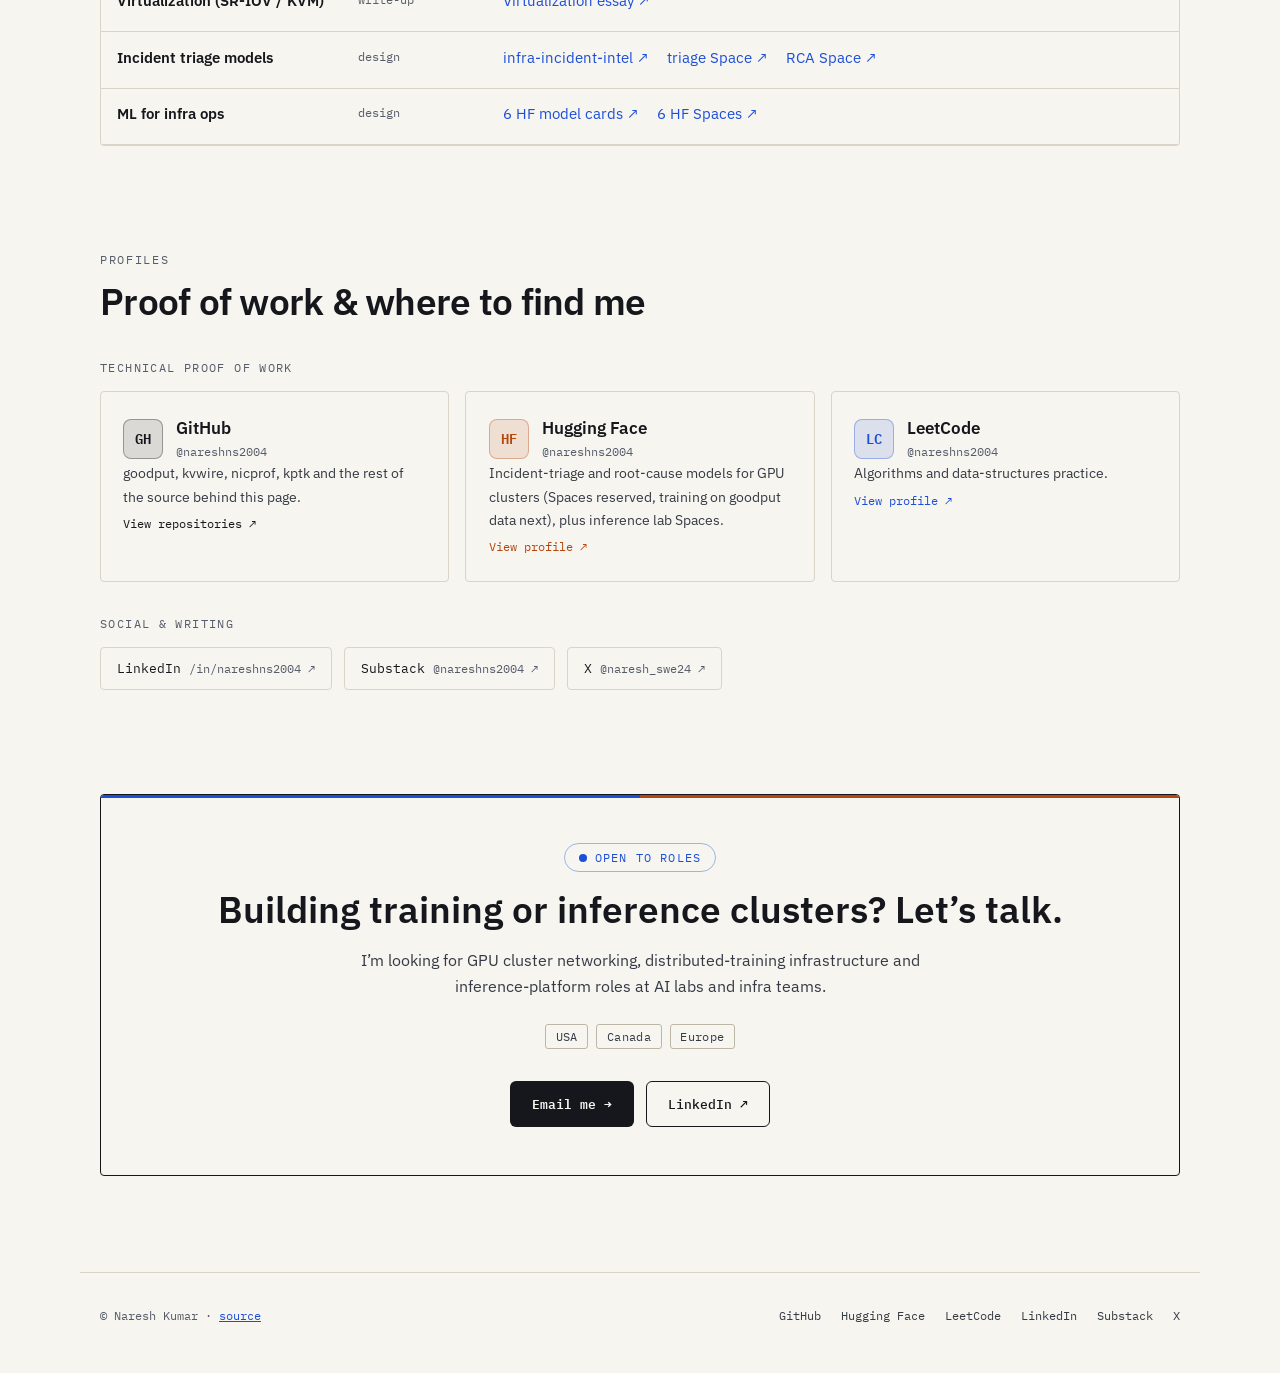
==== commit f10cdd05: "Point Hugging Face proof at infra-incident-intel and the reserved Spaces The proof strip claimed 6 p" ====
--- a/index.html
+++ b/index.html
@@ -29,7 +29,7 @@
   "alternateName": "nareshns2004",
   "url": "https://portfolio-webapp-roan.vercel.app/",
   "jobTitle": "GPU Cluster Networking & Distributed-Training Infrastructure Engineer",
-  "knowsAbout": ["GPU cluster networking", "Distributed training", "NCCL", "RDMA", "RoCE", "Disaggregated inference", "DPDK", "SR-IOV", "KVM", "Linux kernel networking", "eBPF", "XDP"],
+  "knowsAbout": ["GPU cluster networking", "Distributed training", "NCCL", "RDMA", "RoCE", "Disaggregated inference", "Incident triage and root-cause analysis", "DPDK", "SR-IOV", "KVM", "Linux kernel networking", "eBPF", "XDP"],
   "sameAs": [
     "https://github.com/nareshns2004",
     "https://huggingface.co/nareshns2004",
@@ -97,7 +97,7 @@
     </div>
     <div class="hero-cta">
       <a href="#work" class="btn btn-primary">See the work →</a>
-      <a href="posts/ring-allreduce-failure.html" class="btn btn-outline">▶ Try an interactive post</a>
+      <a href="posts/ring-allreduce-failure.html" class="btn btn-outline">▶ Run a failure simulator</a>
     </div>
   </div>
 
@@ -133,11 +133,10 @@
     <div class="proof-fact">kvwire: RDMA KV-cache transport for disaggregated inference</div>
     <div class="proof-sub">vLLM KV-connector plug-in. M1 in progress.</div>
   </a>
-  <!-- TODO(naresh): fill in the model cards. All six HF models currently have an empty README (license only). -->
-  <a class="card proof-item reveal" href="https://huggingface.co/nareshns2004" target="_blank" rel="noopener">
-    <div class="proof-kicker"><span>Hugging Face</span><span>↗</span></div>
-    <div class="proof-fact">6 root-cause &amp; failure-prediction models</div>
-    <div class="proof-sub">NCCL, GPU, network, Linux and Kubernetes logs</div>
+  <a class="card proof-item reveal" href="https://github.com/nareshns2004/infra-incident-intel" target="_blank" rel="noopener">
+    <div class="proof-kicker"><span>Repo · Hugging Face</span><span>↗</span></div>
+    <div class="proof-fact">infra-incident-intel: two models that learn goodput’s fault signatures</div>
+    <div class="proof-sub">Data contract &amp; verifiers public · 48 tests · 2 Spaces reserved</div>
   </a>
 </section>
 
@@ -158,12 +157,14 @@
         <div><dt>Why it’s hard</dt><dd>Symptoms are global and causes are local. Stock tooling detects in minutes, attributes nothing, and restarts the whole job, sometimes onto the same broken hardware.</dd></div>
         <div><dt>Approach</dt><dd>Inject faults with a ground-truth ledger, capture NCCL flight-recorder signatures, and correlate them with DCGM and NIC telemetry to name the <strong>culprit rank and component</strong>. Correct attribution makes small recoveries safe: re-init communicators in-process, replace one node, or restore from a peer’s in-memory checkpoint.</dd></div>
         <div><dt>Status</dt><dd><span class="status status-wip">M1 of 6 · in progress</span> &nbsp;No results measured yet; every future number will link to a run.</dd></div>
+        <div><dt>Models</dt><dd>The injector’s ledger labels every incident by construction. That data trains two Hugging Face models that plug back in as goodput’s classifier: a <strong>calibrated, evidence-citing triage tier</strong> (ModernBERT, milliseconds on CPU) and a <strong>grounded root-cause tier</strong> (Qwen3 + LoRA, RL on rewards a script can check). To take the slot, they must beat goodput’s own rules. <span class="status status-wip">scaffold</span></dd></div>
       </dl>
       <div class="problem-links">
         <a class="primary" href="https://github.com/nareshns2004/fault-tolerant-training-orchestrator" target="_blank" rel="noopener">Repo ↗</a>
         <a href="https://github.com/nareshns2004/ai-nic-performance-profiler" target="_blank" rel="noopener">nicprof ↗</a>
-        <a href="https://huggingface.co/nareshns2004/NCCL-RCA" target="_blank" rel="noopener">NCCL-RCA model ↗</a>
-        <a href="https://huggingface.co/nareshns2004/GPU-Failure-Predictor" target="_blank" rel="noopener">GPU-Failure-Predictor ↗</a>
+        <a href="https://github.com/nareshns2004/infra-incident-intel" target="_blank" rel="noopener">infra-incident-intel ↗</a>
+        <a href="https://huggingface.co/spaces/nareshns2004/infra-triage-demo" target="_blank" rel="noopener">Triage Space ↗</a>
+        <a href="https://huggingface.co/spaces/nareshns2004/infra-rca-demo" target="_blank" rel="noopener">RCA Space ↗</a>
         <a href="posts/ring-allreduce-failure.html">Post: ring under failure</a>
         <a href="posts/nccl-timeout-triage.html">Post: NCCL triage</a>
         <a href="posts/checkpoint-interval.html">Post: checkpoint interval</a>
@@ -193,8 +194,8 @@
 <section class="section" id="writing">
   <div class="section-head">
     <p class="section-kicker">Writing</p>
-    <h2 class="section-title">Interactive notes &amp; posts</h2>
-    <p class="section-lede">Interactive posts run in the browser: break a ring, size a KV transfer, freeze a fabric. Every model is labeled with its assumptions. Long-form essays live on Substack.</p>
+    <h2 class="section-title">Simulators, capacity models &amp; essays</h2>
+    <p class="section-lede">Each simulator runs in the browser: break a ring, size a KV transfer, freeze a fabric. Every model is labeled with its assumptions. Long-form essays live on Substack.</p>
   </div>
   <div class="writing-grid" id="writing-grid">
     <noscript><ul>
@@ -282,9 +283,14 @@
         <tr><td>Virtualization (SR-IOV / KVM)</td><td>write-up</td><td>
           <a href="https://nareshns2004.substack.com/p/virtualization-the-foundation-of" target="_blank" rel="noopener">Virtualization essay ↗</a>
           <!-- TODO(naresh): link SR-IOV/KVM work evidence (repo, talk, or post) --></td></tr>
-        <tr><td>ML for infra ops</td><td>published</td><td>
-          <a href="https://huggingface.co/nareshns2004" target="_blank" rel="noopener">6 HF models ↗</a>
-          <a href="https://huggingface.co/nareshns2004" target="_blank" rel="noopener">6 HF Spaces ↗</a></td></tr>
+        <tr><td>Incident triage models</td><td>design</td><td>
+          <a href="https://github.com/nareshns2004/infra-incident-intel" target="_blank" rel="noopener">infra-incident-intel ↗</a>
+          <a href="https://huggingface.co/spaces/nareshns2004/infra-triage-demo" target="_blank" rel="noopener">triage Space ↗</a>
+          <a href="https://huggingface.co/spaces/nareshns2004/infra-rca-demo" target="_blank" rel="noopener">RCA Space ↗</a></td></tr>
+        <tr><td>ML for infra ops</td><td>design</td><td>
+          <a href="https://huggingface.co/nareshns2004" target="_blank" rel="noopener">6 HF model cards ↗</a>
+          <a href="https://huggingface.co/nareshns2004" target="_blank" rel="noopener">6 HF Spaces ↗</a>
+          <!-- TODO(naresh): the 6 model repos hold a README only. Upload weights + eval to call them published. --></td></tr>
       </tbody>
     </table>
   </div>
@@ -306,8 +312,8 @@
     </a>
     <a class="card profile reveal" href="https://huggingface.co/nareshns2004" target="_blank" rel="noopener" style="--pc:var(--copper)">
       <div class="profile-top"><div class="profile-badge">HF</div><div><div class="profile-name">Hugging Face</div><div class="profile-handle">@nareshns2004</div></div></div>
-      <p class="profile-desc">Root-cause and failure-prediction models for NCCL, GPU and network incidents, plus inference Spaces.</p>
-      <span class="profile-cta">Browse models ↗</span>
+      <p class="profile-desc">Incident-triage and root-cause models for GPU clusters (Spaces reserved, training on goodput data next), plus inference lab Spaces.</p>
+      <span class="profile-cta">View profile ↗</span>
     </a>
     <a class="card profile reveal" href="https://leetcode.com/u/nareshns2004/" target="_blank" rel="noopener" style="--pc:var(--signal)">
       <div class="profile-top"><div class="profile-badge">LC</div><div><div class="profile-name">LeetCode</div><div class="profile-handle">@nareshns2004</div></div></div>
